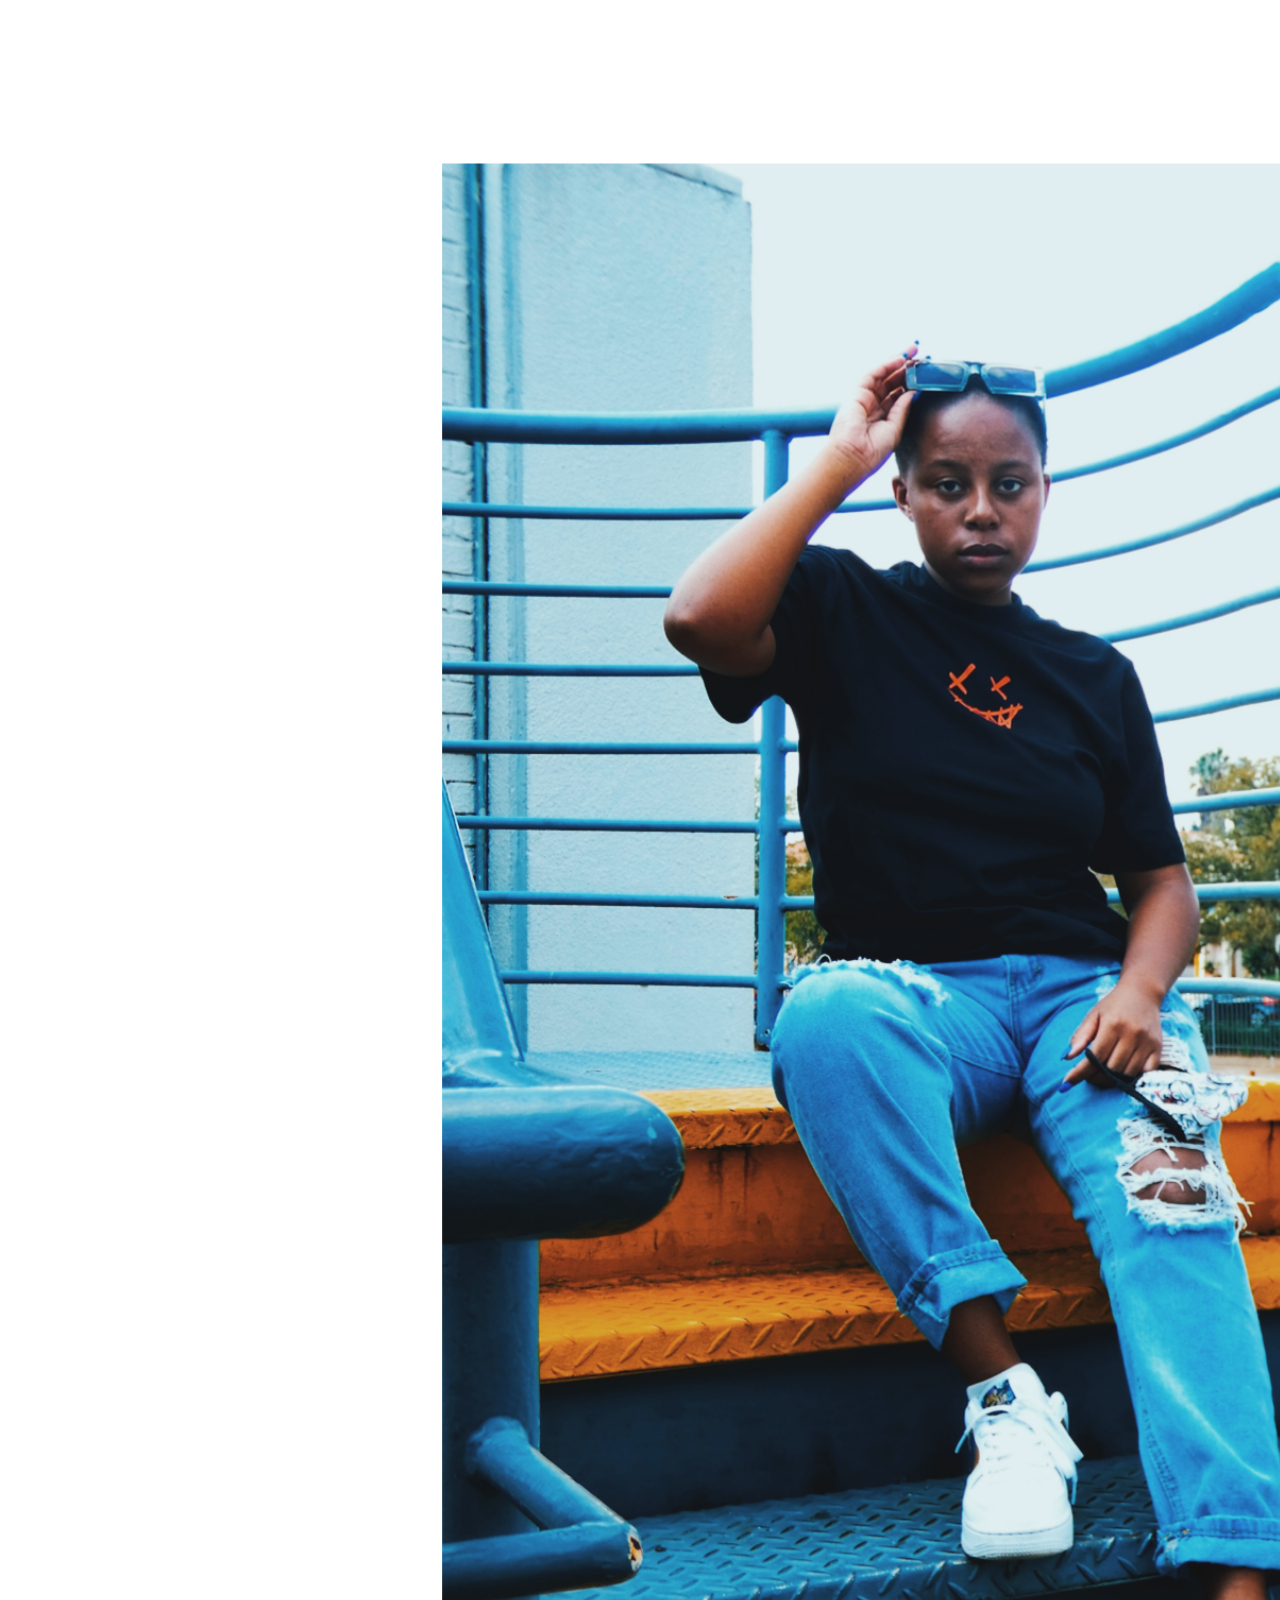
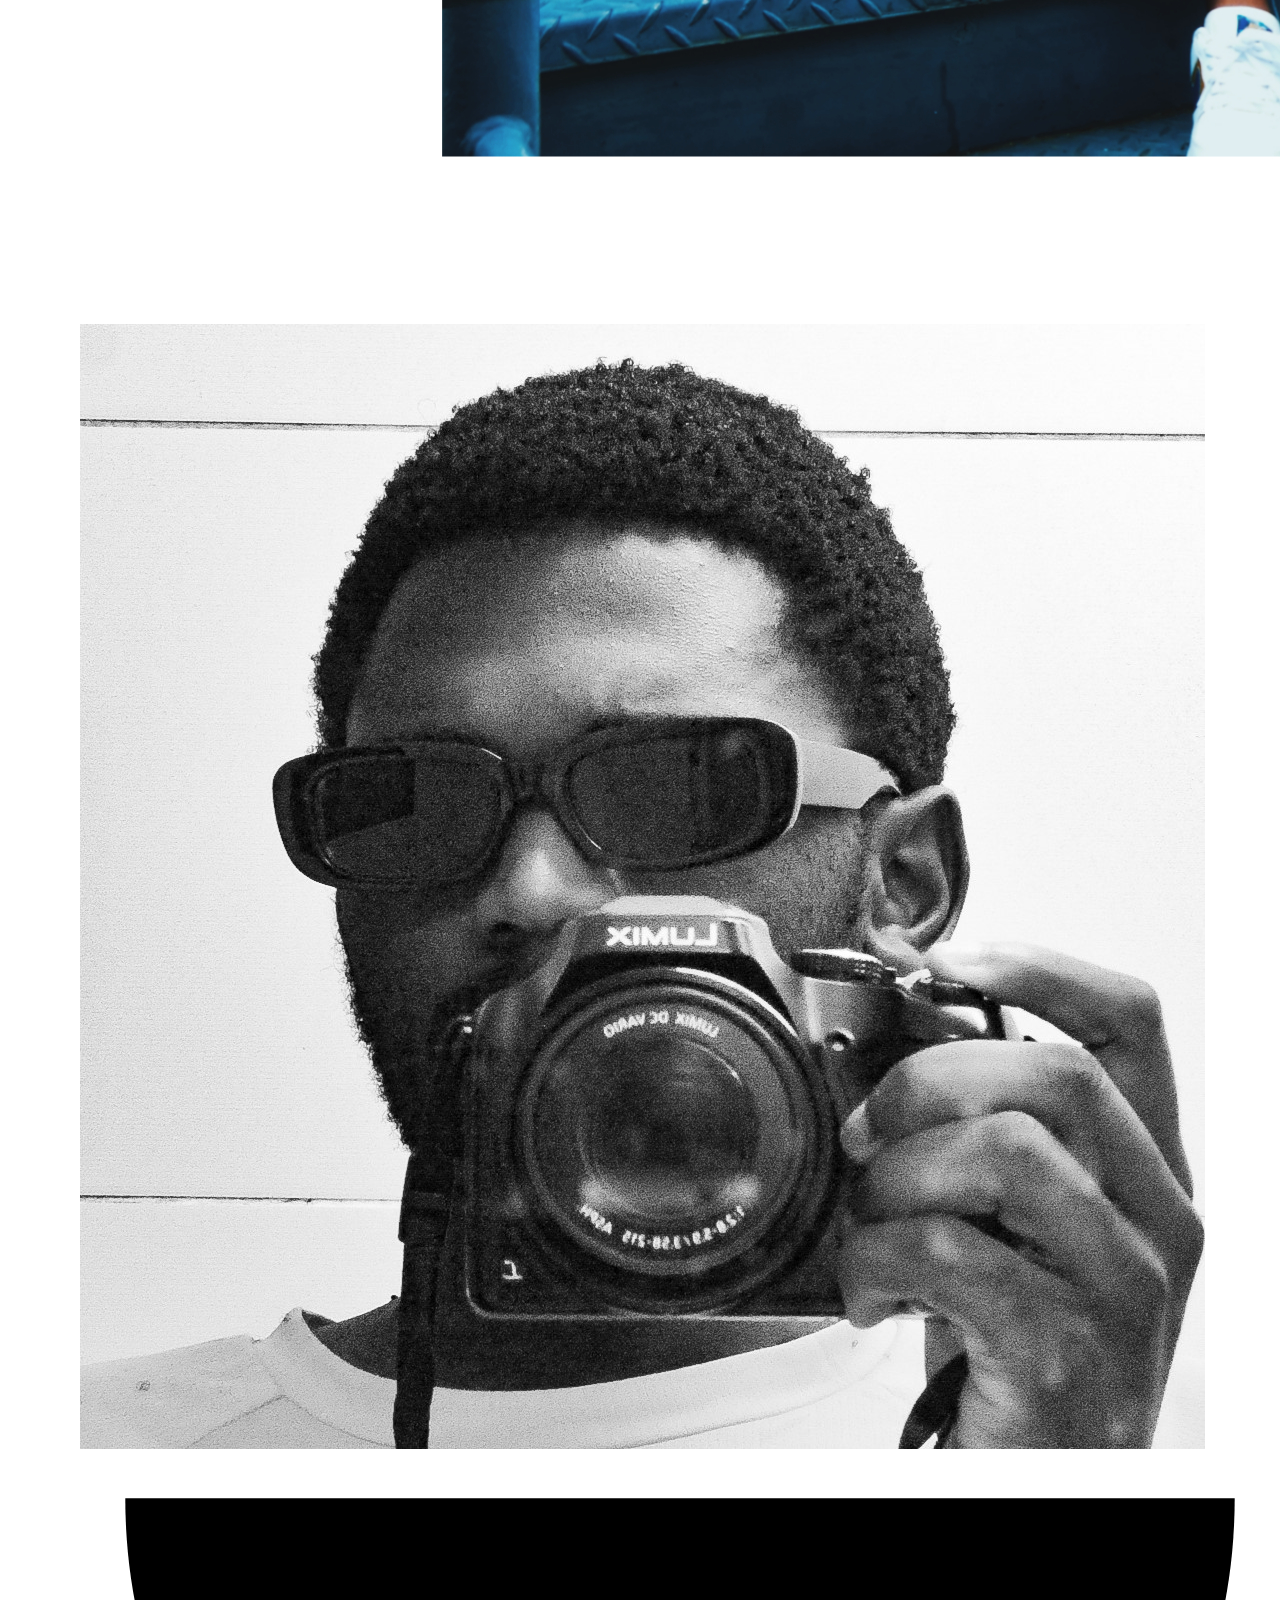
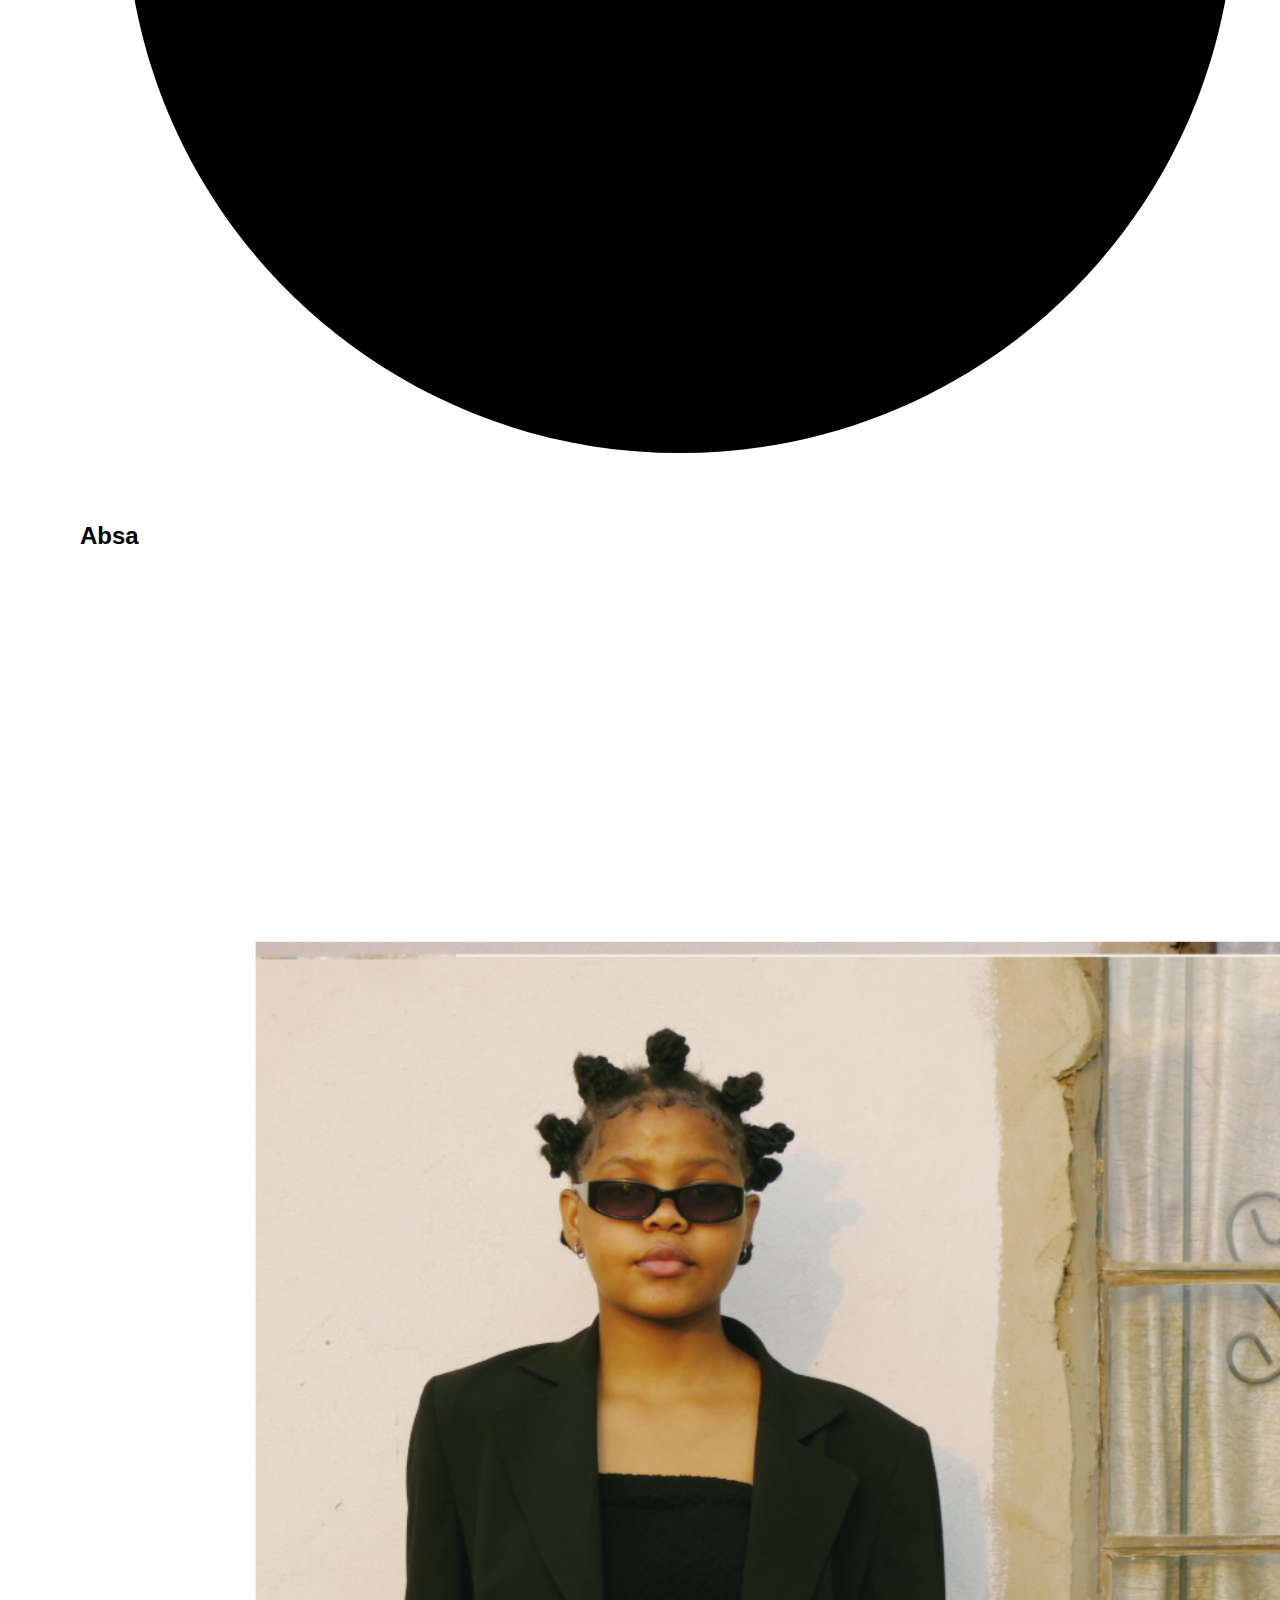
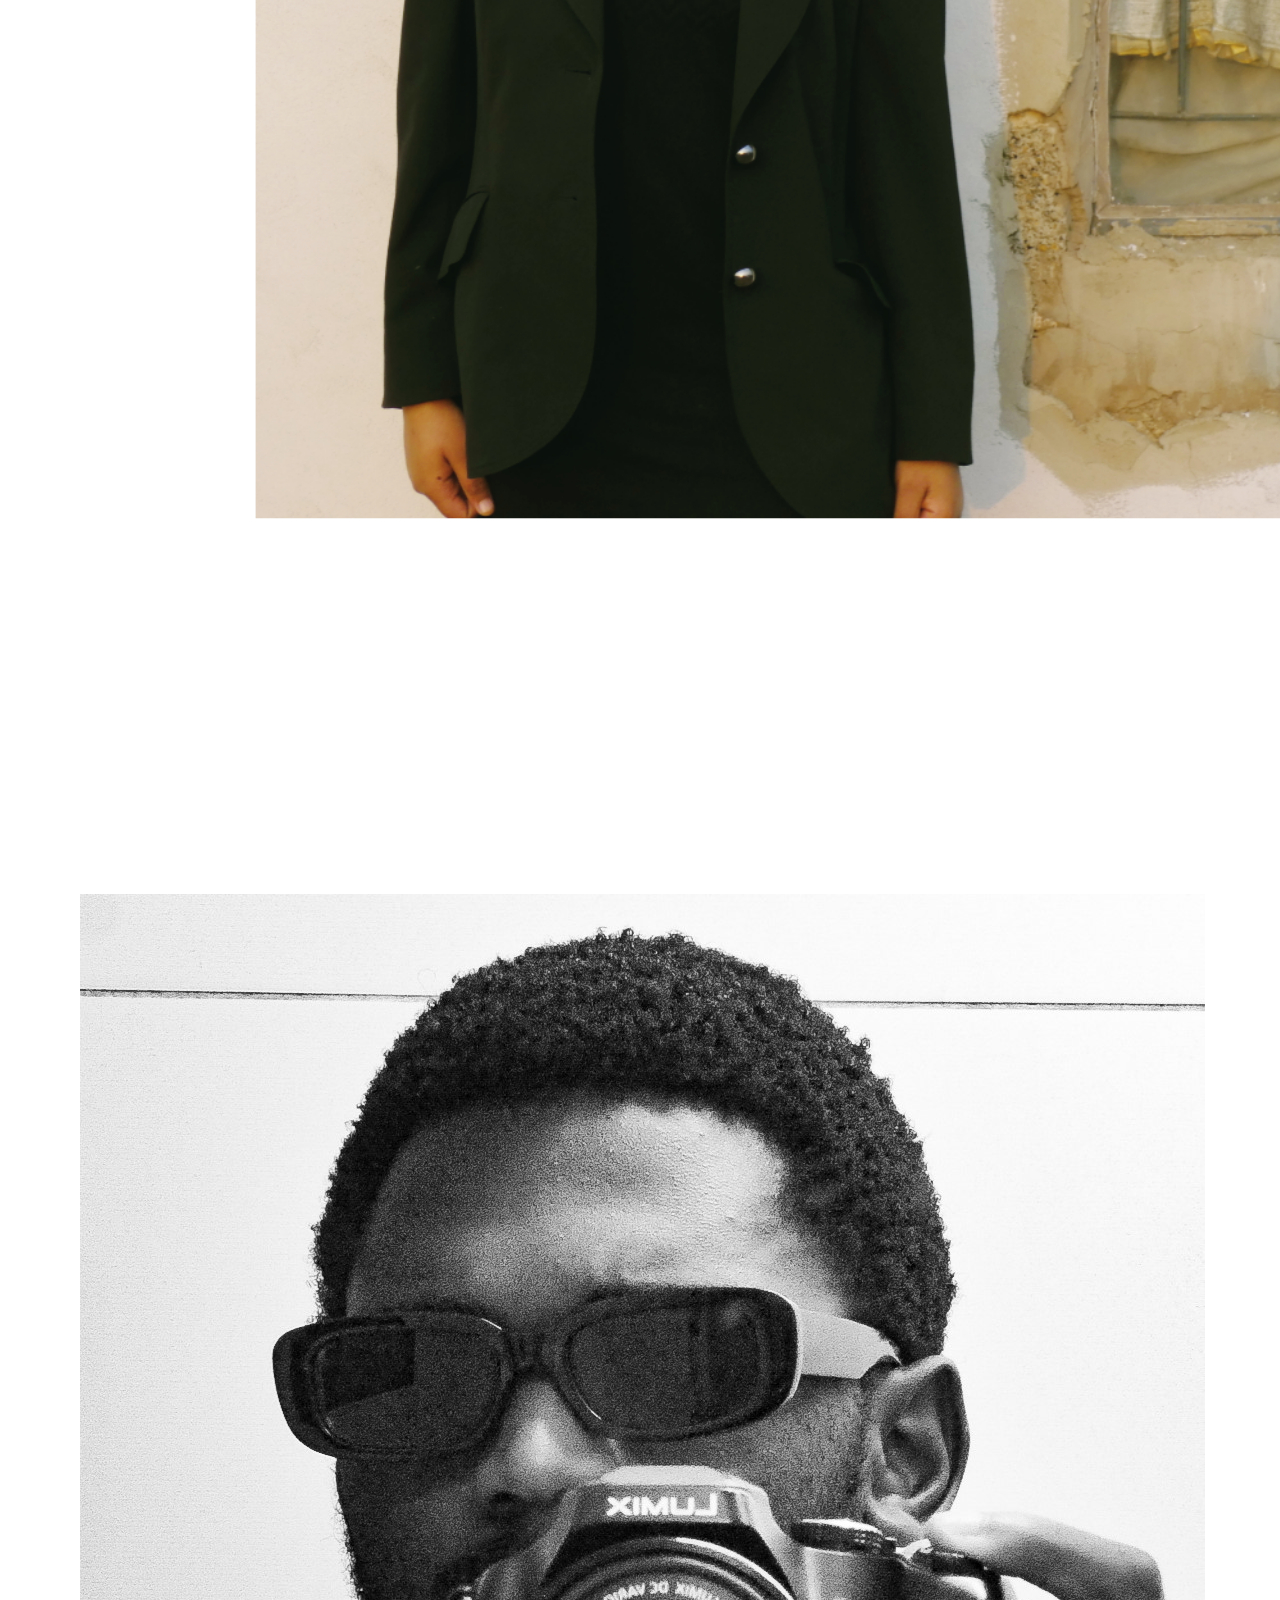
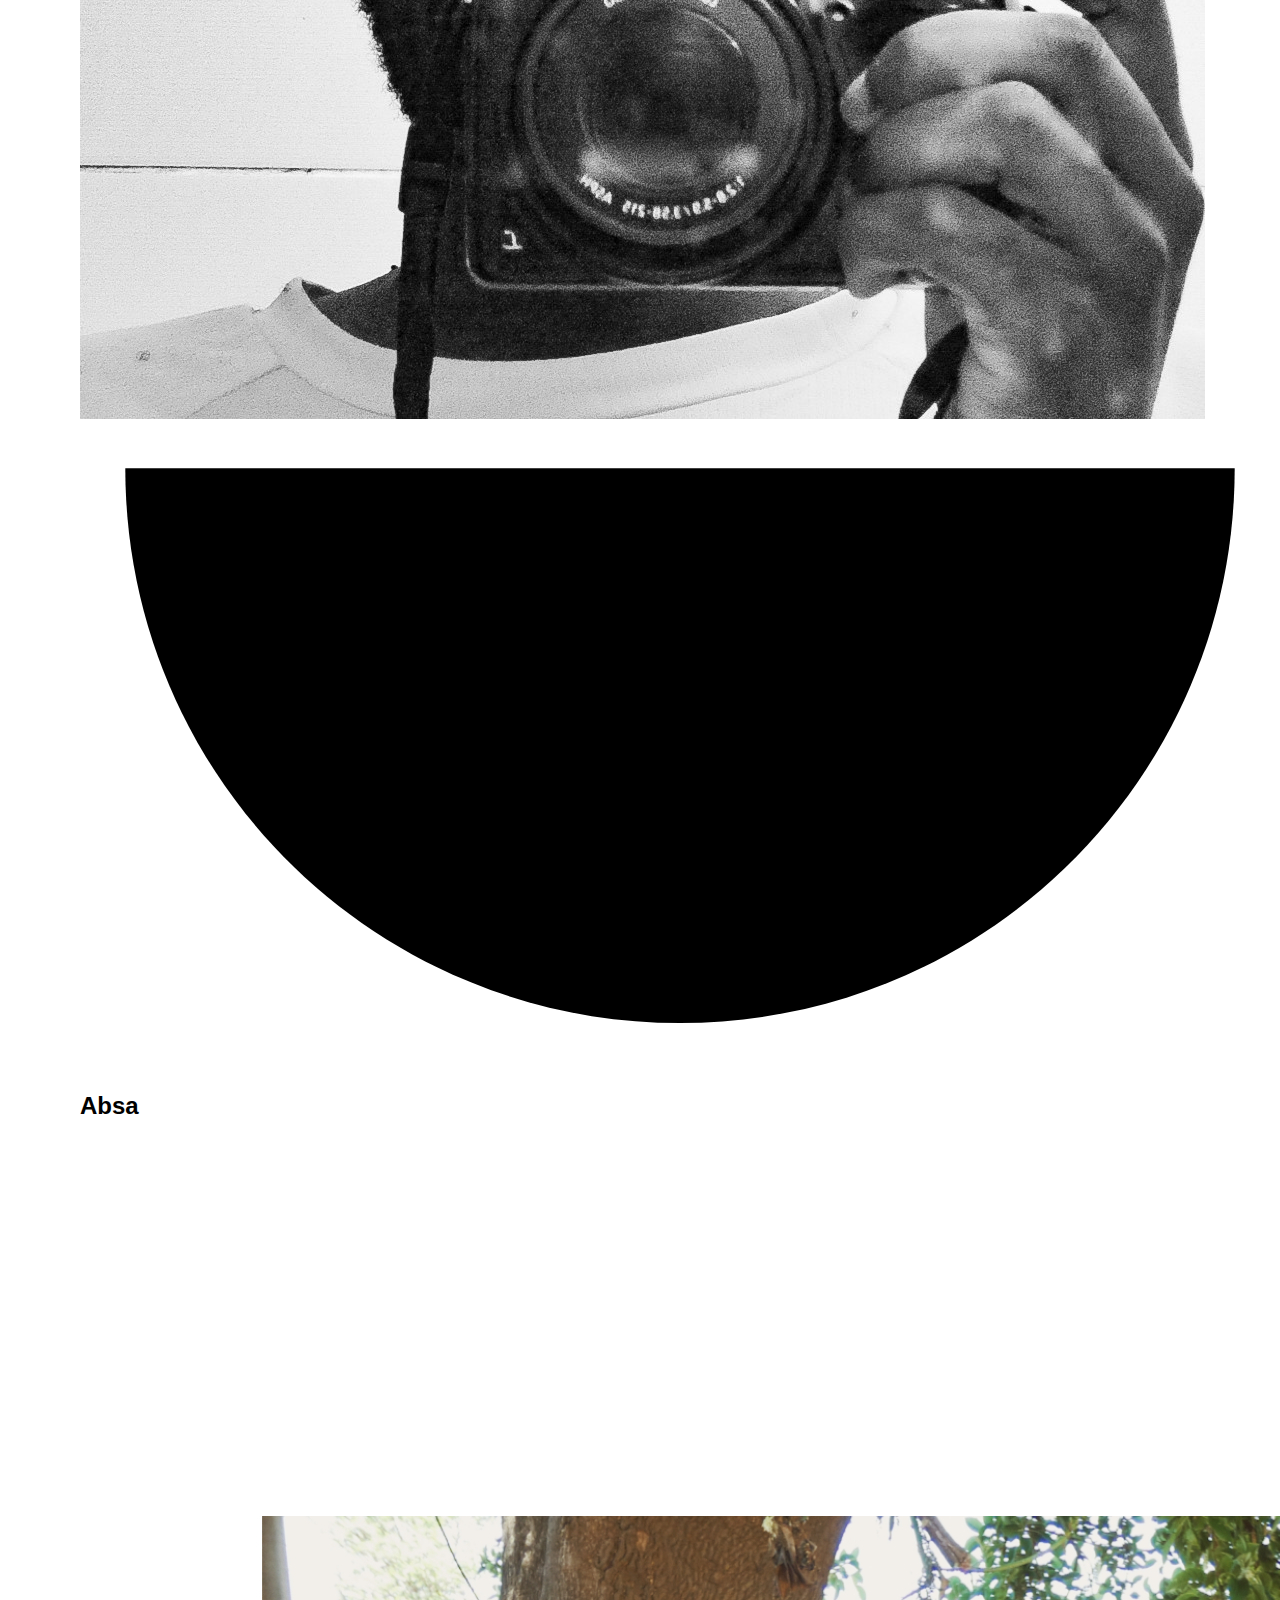
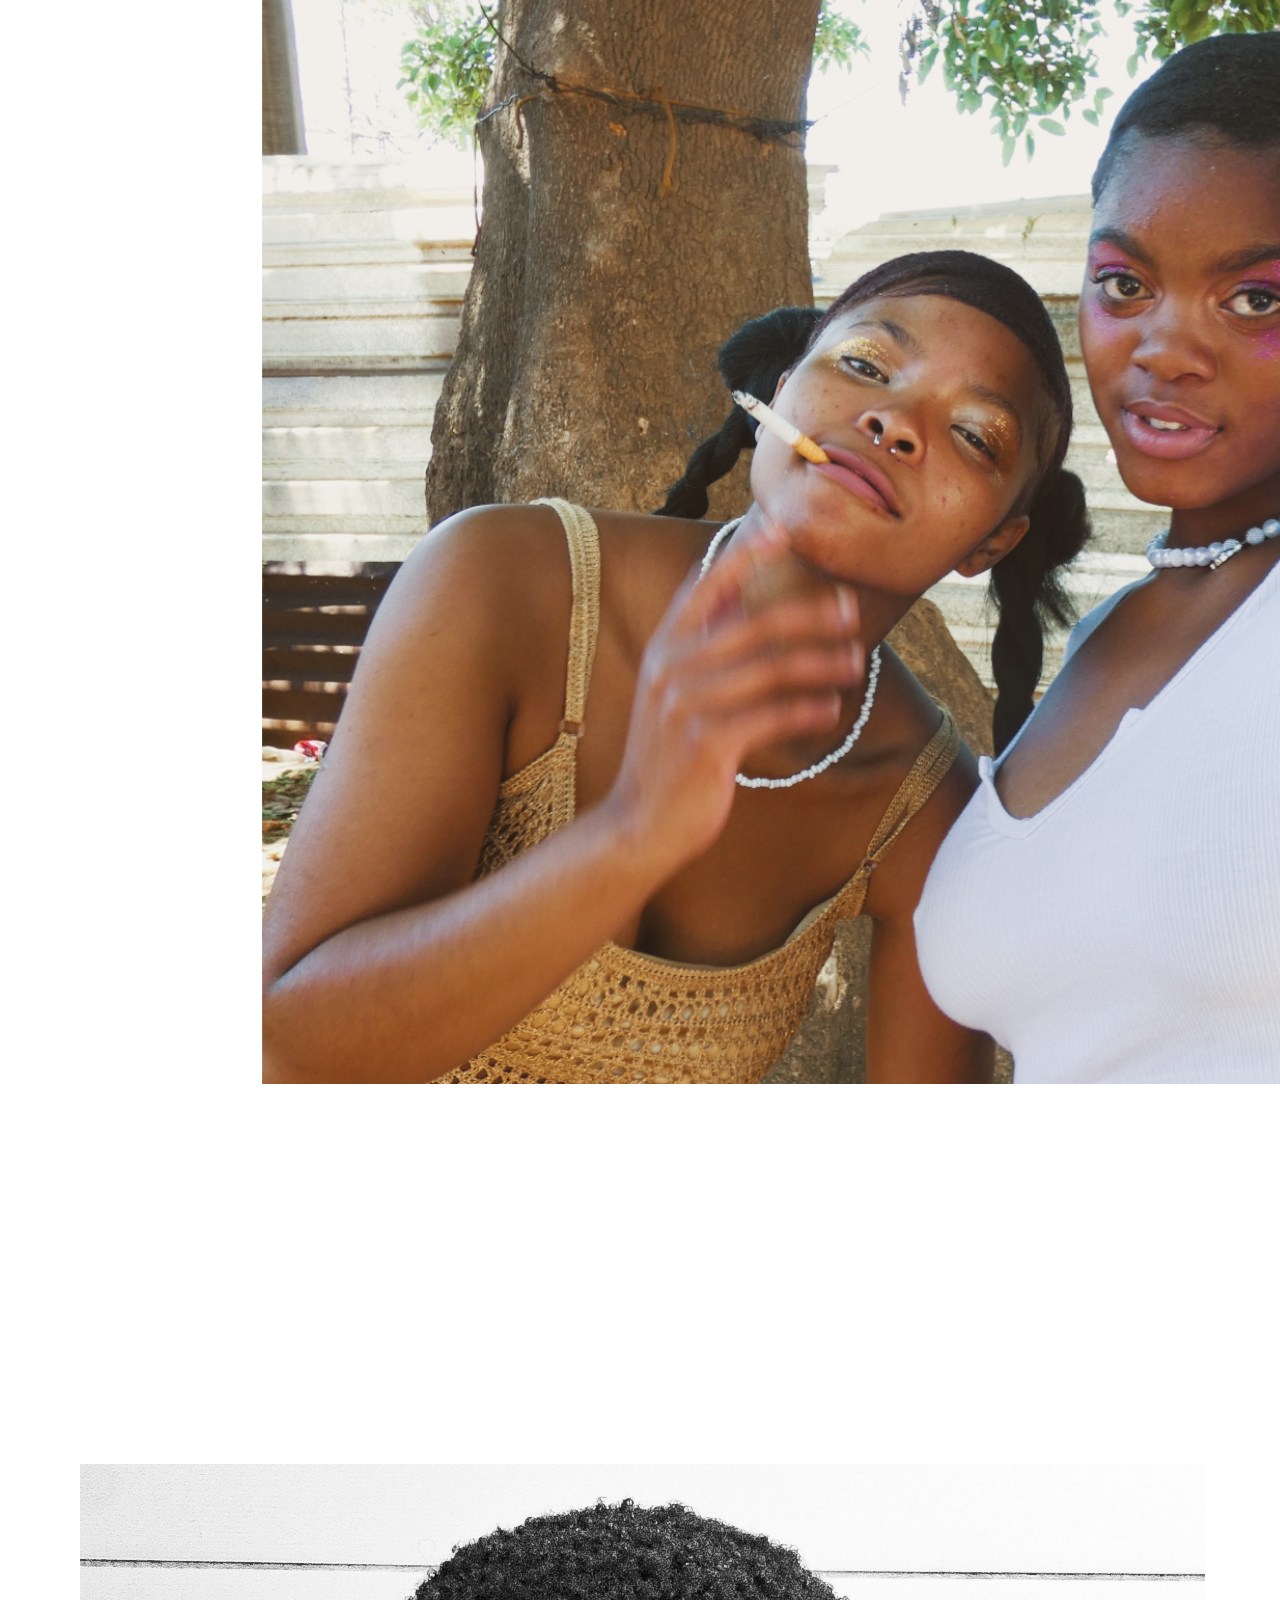
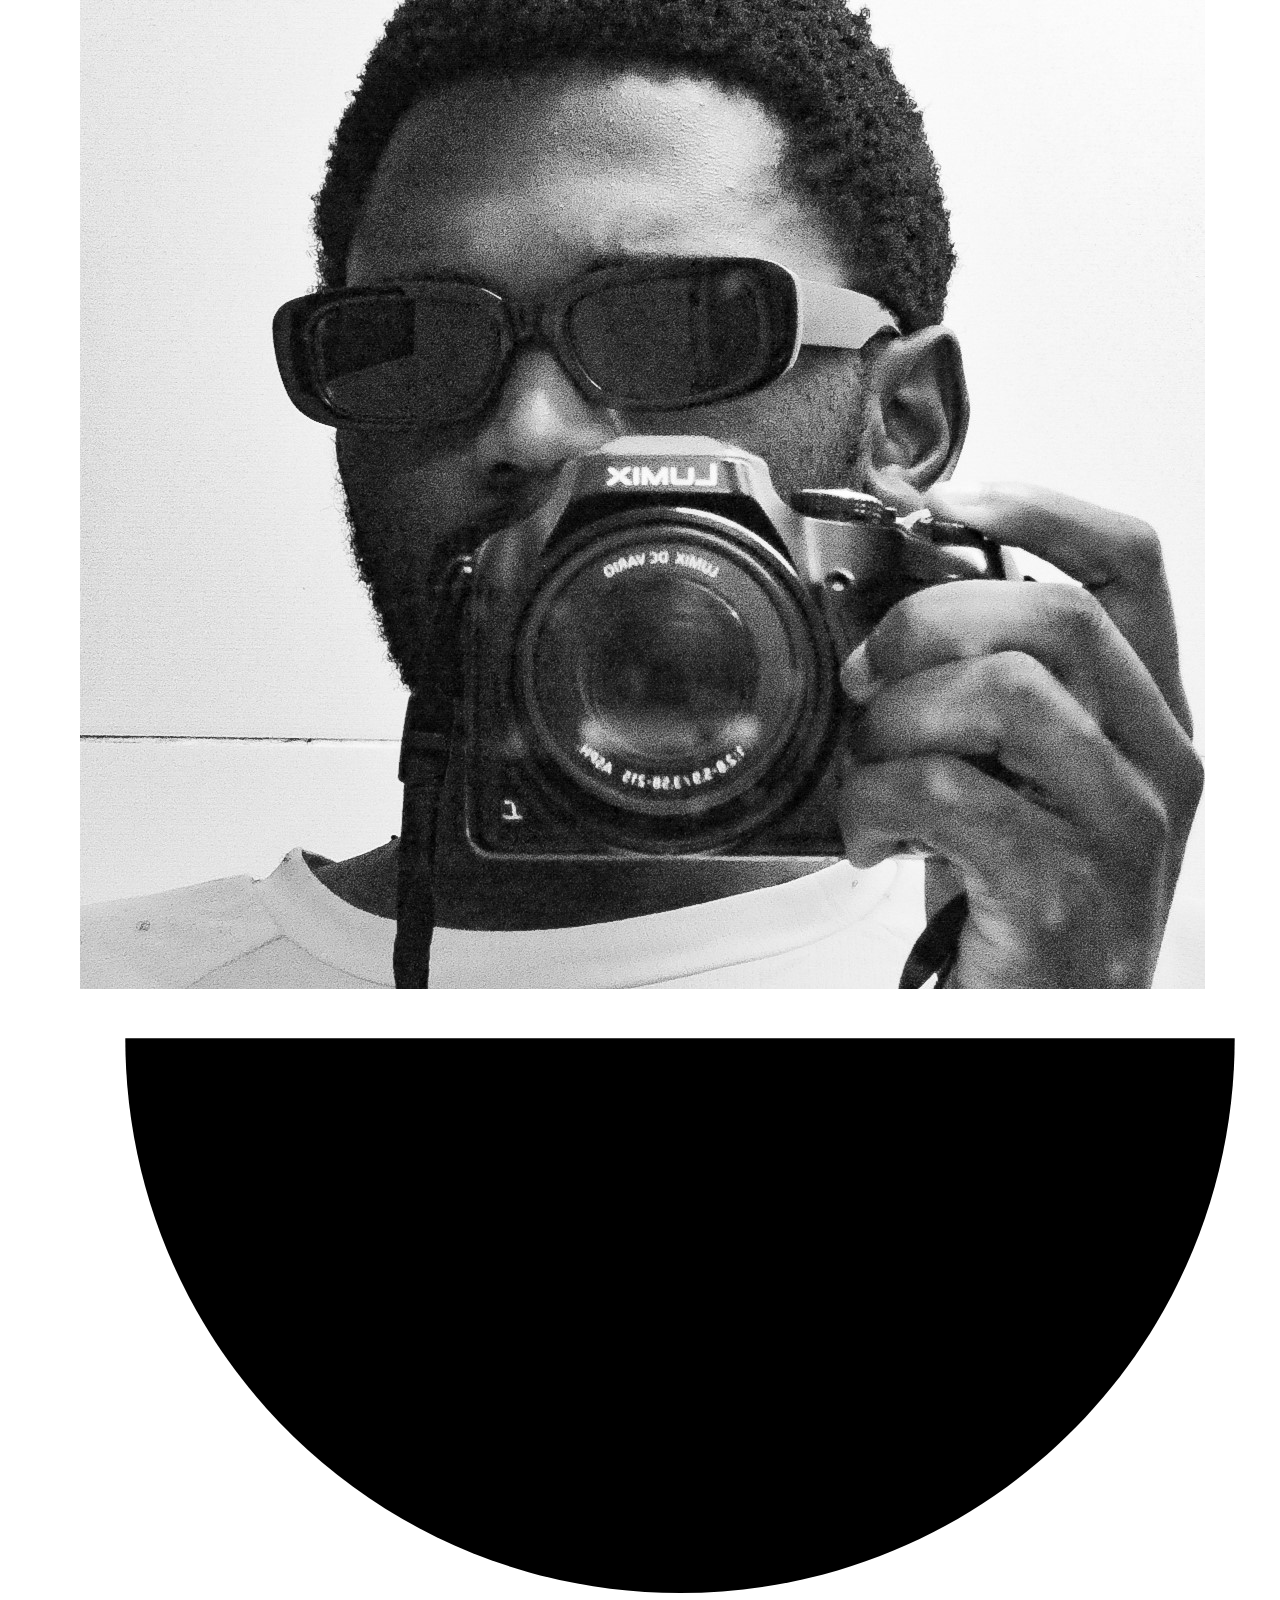
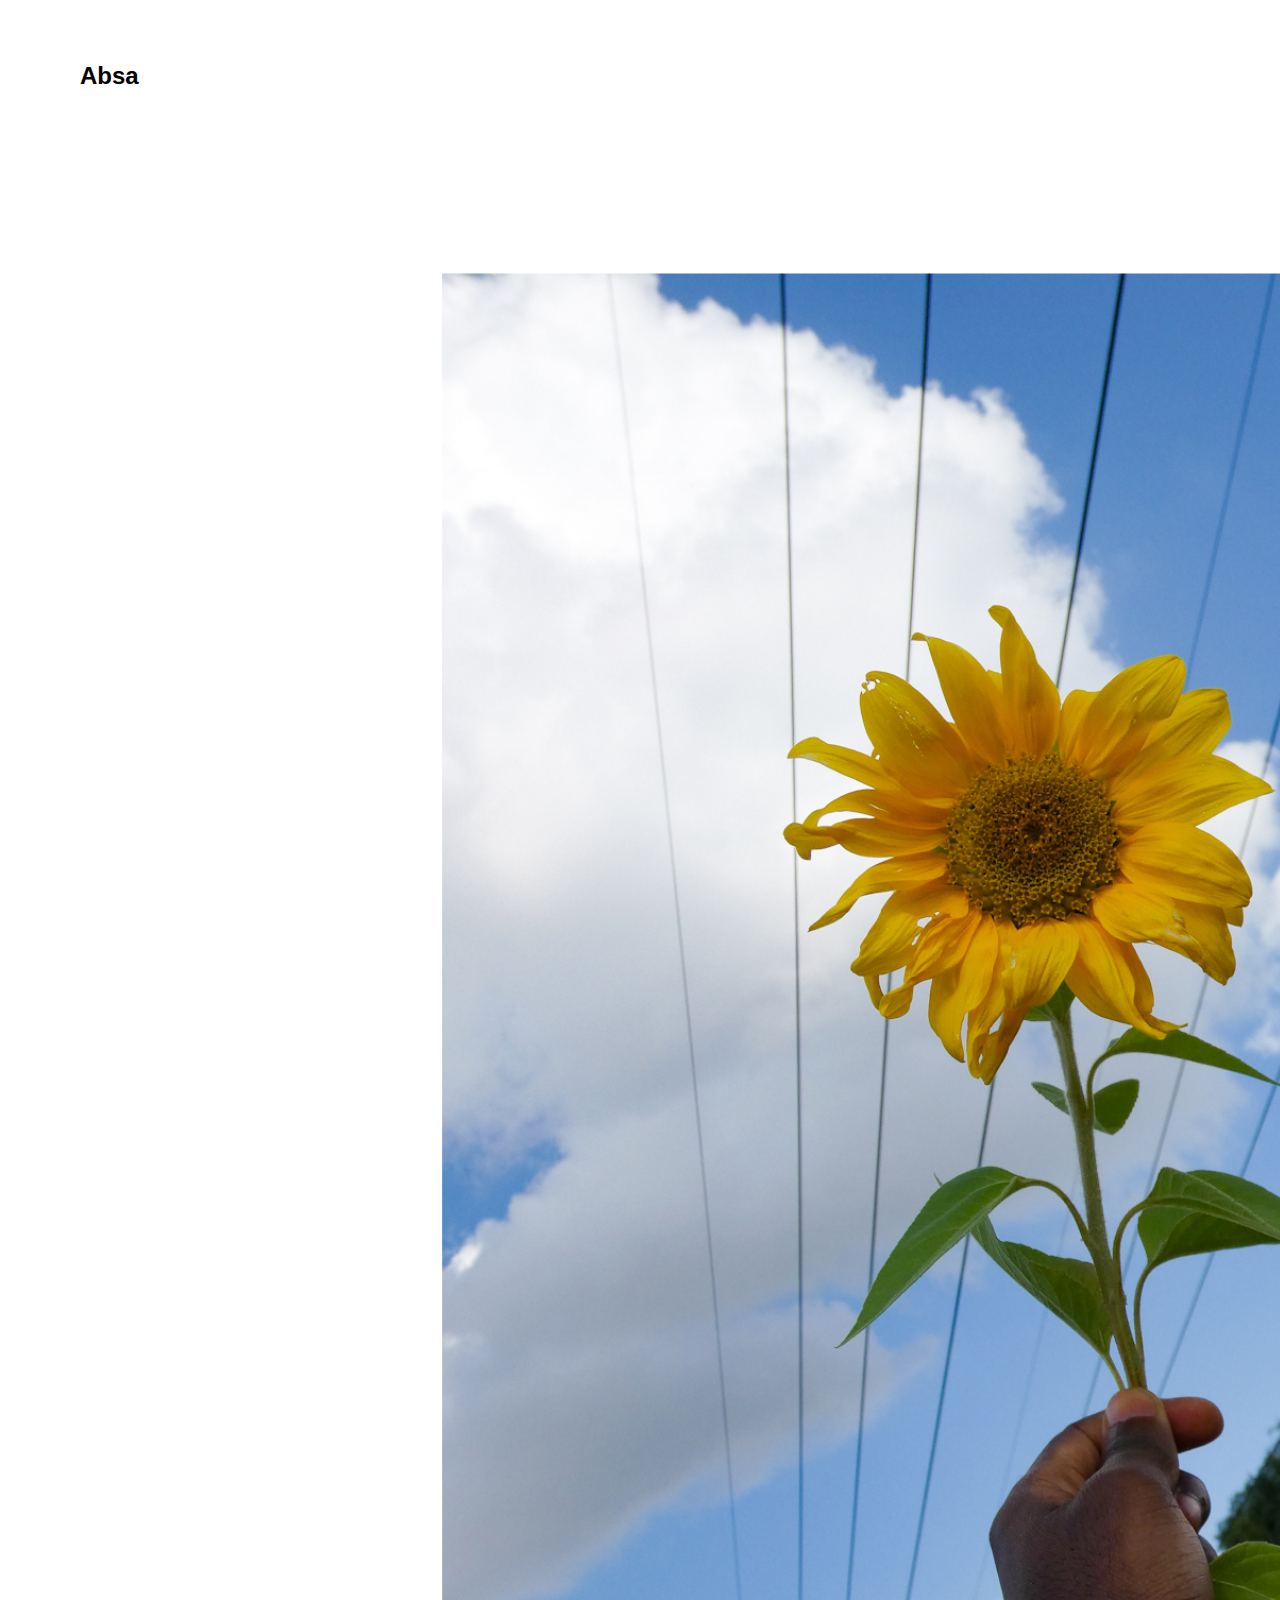
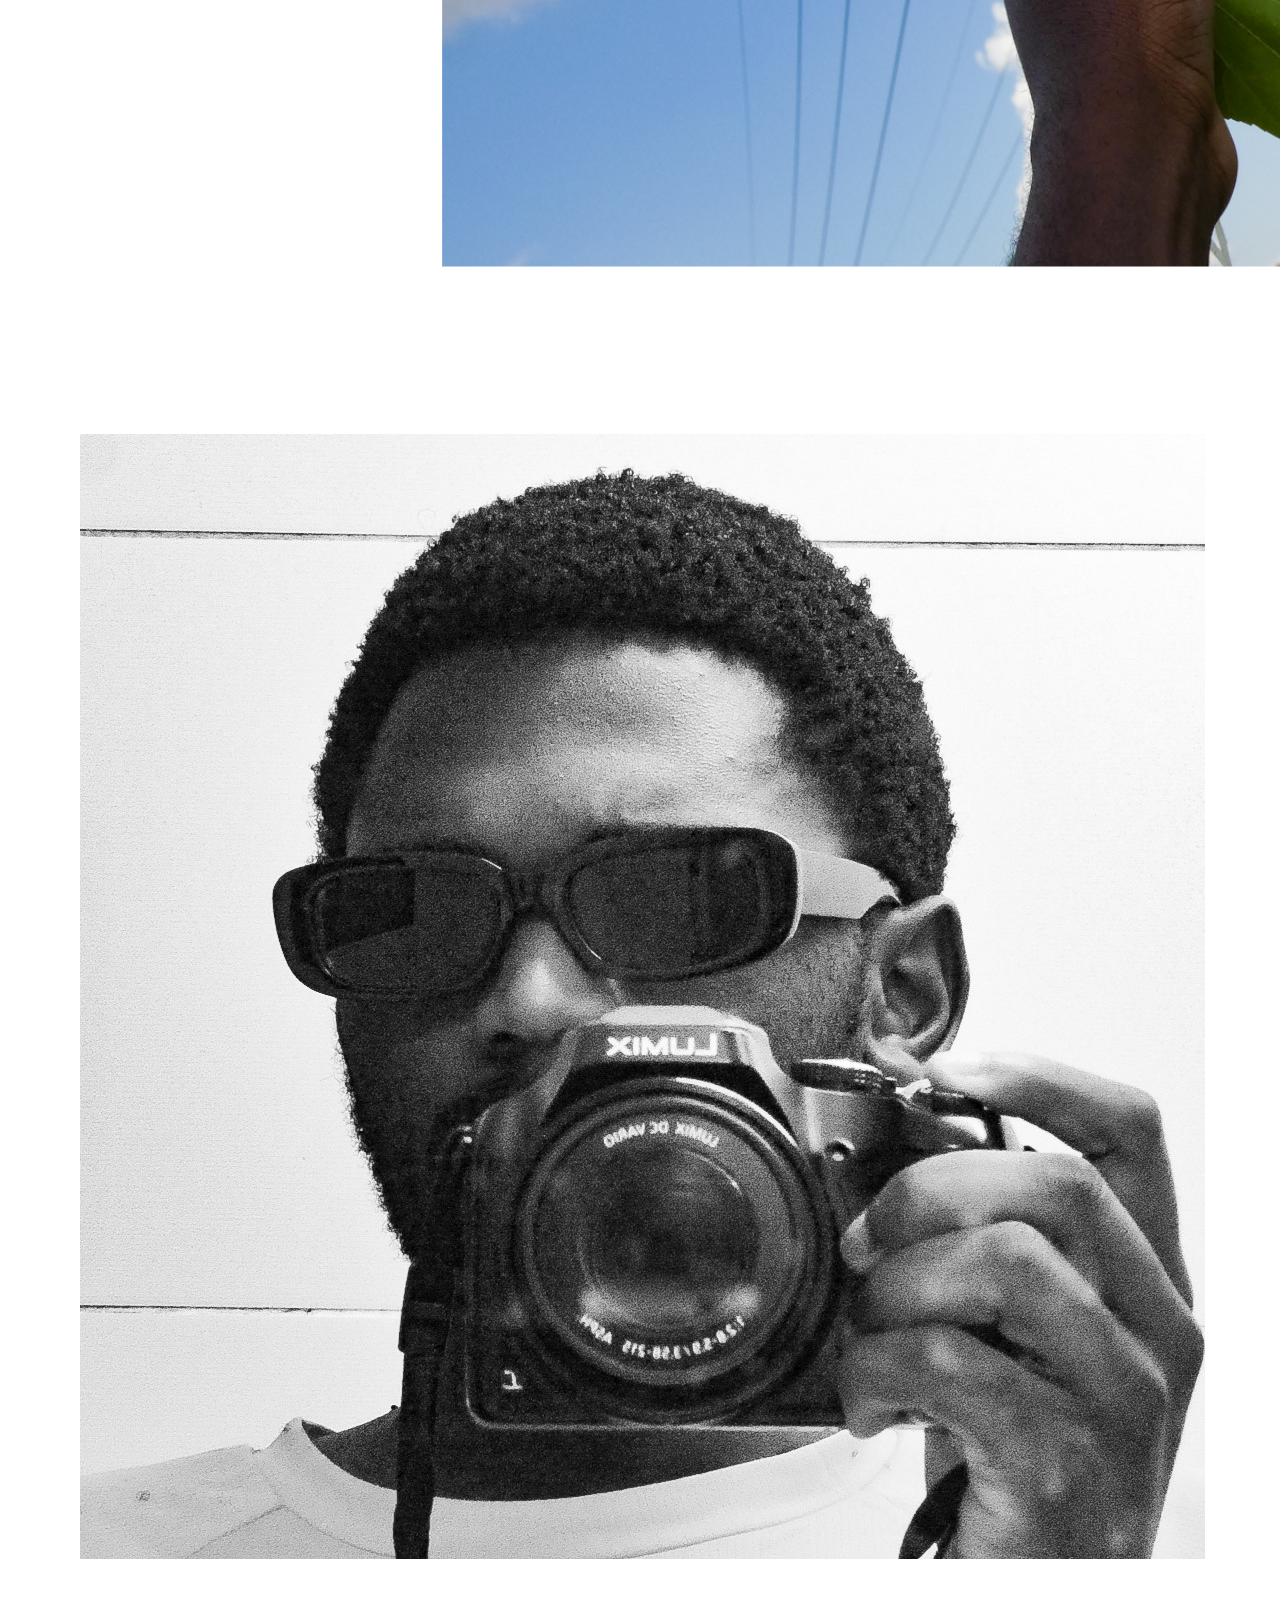
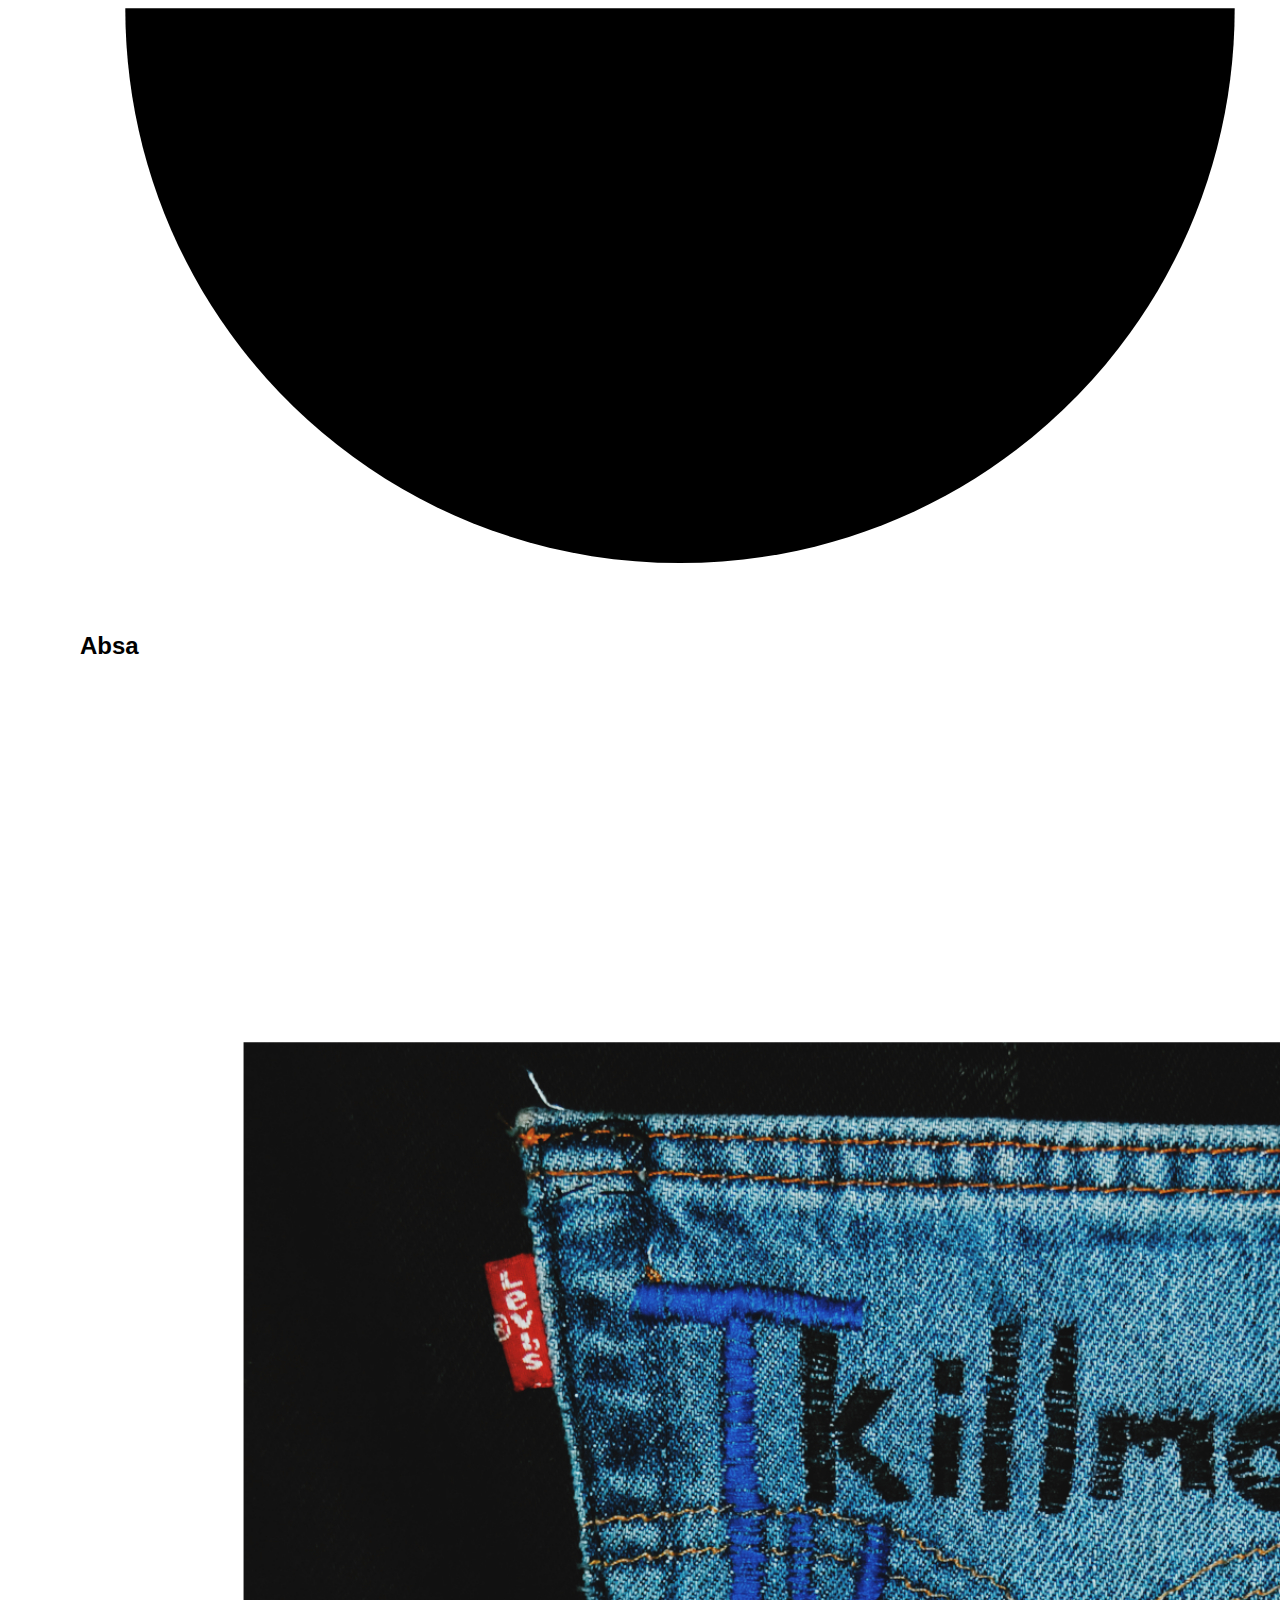
==== Profile/photos.html @ 1522df1f "Initial Home Page" ====
<!DOCTYPE html>
<html lang="en">
<head>
    <meta charset="UTF-8">
    <meta http-equiv="X-UA-Compatible" content="IE=edge">
    <meta name="viewport" content="width=device-width, initial-scale=1.0">
    <link rel="stylesheet" href="css/style.css">
    <title>Gallery | Photos Viewer</title>
</head>
<body>
    <main>
        <!-- SECTION FOR SCROLLABLE PHOTO VIEW...-->
        <section id="colcont">
            <div id="cont">
                <img src="resrc/InShot_20220402_033546083.jpg" alt="">
                <div id="cont-title">
                    <img src="resrc/killmoore.jpg" alt="" id="logo">
                    <svg class="half-circle" viewbox="0 0 106 57">
                        <path d="M102 4c0 27.1-21.9 49-49 49S4 31.1 4 4"></path>
                    </svg>
                    <h2 id="title">Absa</h2>
                </div>
            </div>
            <div id="cont">
                <img src="resrc/InShot_20211114_181759718.jpg" alt="">
                <div id="cont-title">
                    <img src="resrc/killmoore.jpg" alt="" id="logo">
                    <svg class="half-circle" viewbox="0 0 106 57">
                        <path d="M102 4c0 27.1-21.9 49-49 49S4 31.1 4 4"></path>
                    </svg>
                    <h2 id="title">Absa</h2>
                </div>
            </div>
            <div id="cont">
                <img src="resrc/InShot_20211114_184307516.jpg" alt="">
                <div id="cont-title">
                    <img src="resrc/killmoore.jpg" alt="" id="logo">
                    <svg class="half-circle" viewbox="0 0 106 57">
                        <path d="M102 4c0 27.1-21.9 49-49 49S4 31.1 4 4"></path>
                    </svg>
                    <h2 id="title">Absa</h2>
                </div>
            </div>
            <div id="cont">
                <img src="resrc/InShot_20220402_033055317.jpg" alt="">
                <div id="cont-title">
                    <img src="resrc/killmoore.jpg" alt="" id="logo">
                    <svg class="half-circle" viewbox="0 0 106 57">
                        <path d="M102 4c0 27.1-21.9 49-49 49S4 31.1 4 4"></path>
                    </svg>
                    <h2 id="title">Absa</h2>
                </div>
            </div>
            <div id="cont">
                <img src="resrc/InShot_20220401_211129566.jpg" alt="">
                <div id="cont-title">
                    <img src="resrc/killmoore.jpg" alt="" id="logo">
                    <svg class="half-circle" viewbox="0 0 106 57">
                        <path d="M102 4c0 27.1-21.9 49-49 49S4 31.1 4 4"></path>
                    </svg>
                    <h2 id="title">Absa</h2>
                </div>
            </div>
            <div id="cont">
                <img src="resrc/InShot_20220320_205829866.jpg" alt="">
                <div id="cont-title">
                    <img src="resrc/killmoore.jpg" alt="" id="logo">
                    <svg class="half-circle" viewbox="0 0 106 57">
                        <path d="M102 4c0 27.1-21.9 49-49 49S4 31.1 4 4"></path>
                    </svg>
                    <h2 id="title">Absa</h2>
                </div>
            </div>
            <div id="cont">
                <img src="resrc/InShot_20220221_201255568.jpg" alt="">
                <div id="cont-title">
                    <img src="resrc/killmoore.jpg" alt="" id="logo">
                    <svg class="half-circle" viewbox="0 0 106 57">
                        <path d="M102 4c0 27.1-21.9 49-49 49S4 31.1 4 4"></path>
                    </svg>
                    <h2 id="title">Absa</h2>
                </div>
            </div>
            <div id="cont">
                <img src="resrc/InShot_20220221_192057439.jpg" alt="">
                <div id="cont-title">
                    <img src="resrc/killmoore.jpg" alt="" id="logo">
                    <svg class="half-circle" viewbox="0 0 106 57">
                        <path d="M102 4c0 27.1-21.9 49-49 49S4 31.1 4 4"></path>
                    </svg>
                    <h2 id="title">Absa</h2>
                </div>
            </div>
            <div id="cont">
                <img src="resrc/InShot_20220206_202830889.jpg" alt="">
                <div id="cont-title">
                    <img src="resrc/killmoore.jpg" alt="" id="logo">
                    <svg class="half-circle" viewbox="0 0 106 57">
                        <path d="M102 4c0 27.1-21.9 49-49 49S4 31.1 4 4"></path>
                    </svg>
                    <h2 id="title">Absa</h2>
                </div>
            </div>
            <div id="cont">
                <img src="resrc/InShot_20220206_201754793.jpg" alt="">
                <div id="cont-title">
                    <img src="resrc/killmoore.jpg" alt="" id="logo">
                    <svg class="half-circle" viewbox="0 0 106 57">
                        <path d="M102 4c0 27.1-21.9 49-49 49S4 31.1 4 4"></path>
                    </svg>
                    <h2 id="title">Absa</h2>
                </div>
            </div>
            <div id="cont">
                <img src="resrc/InShot_20220202_155118116.jpg" alt="">
                <div id="cont-title">
                    <img src="resrc/killmoore.jpg" alt="" id="logo">
                    <svg class="half-circle" viewbox="0 0 106 57">
                        <path d="M102 4c0 27.1-21.9 49-49 49S4 31.1 4 4"></path>
                    </svg>
                    <h2 id="title">Absa</h2>
                </div>
            </div>
            <div id="cont">
                <img src="resrc/InShot_20220201_155947053.jpg" alt="">
                <div id="cont-title">
                    <img src="resrc/killmoore.jpg" alt="" id="logo">
                    <svg class="half-circle" viewbox="0 0 106 57">
                        <path d="M102 4c0 27.1-21.9 49-49 49S4 31.1 4 4"></path>
                    </svg>
                    <h2 id="title">Absa</h2>
                </div>
            </div>
            <div id="cont">
                <img src="resrc/InShot_20220127_133523617.jpg" alt="">
                <div id="cont-title">
                    <img src="resrc/killmoore.jpg" alt="" id="logo">
                    <svg class="half-circle" viewbox="0 0 106 57">
                        <path d="M102 4c0 27.1-21.9 49-49 49S4 31.1 4 4"></path>
                    </svg>
                    <h2 id="title">Absa</h2>
                </div>
            </div>
            <div id="cont">
                <img src="resrc/InShot_20220115_172546270.jpg" alt="">
                <div id="cont-title">
                    <img src="resrc/killmoore.jpg" alt="" id="logo">
                    <svg class="half-circle" viewbox="0 0 106 57">
                        <path d="M102 4c0 27.1-21.9 49-49 49S4 31.1 4 4"></path>
                    </svg>
                    <h2 id="title">Absa</h2>
                </div>
            </div>
            <div id="cont">
                <img src="resrc/InShot_20211115_211356814.jpg" alt="">
                <div id="cont-title">
                    <img src="resrc/killmoore.jpg" alt="" id="logo">
                    <svg class="half-circle" viewbox="0 0 106 57">
                        <path d="M102 4c0 27.1-21.9 49-49 49S4 31.1 4 4"></path>
                    </svg>
                    <h2 id="title">Absa</h2>
                </div>
            </div>
            <div id="cont">
                <img src="resrc/InShot_20211114_192441138.jpg" alt="">
                <div id="cont-title">
                    <img src="resrc/killmoore.jpg" alt="" id="logo">
                    <svg class="half-circle" viewbox="0 0 106 57">
                        <path d="M102 4c0 27.1-21.9 49-49 49S4 31.1 4 4"></path>
                    </svg>
                    <h2 id="title">Absa</h2>
                </div>
            </div>
            <div id="cont">
                <img src="resrc/InShot_20211114_192131474.jpg" alt="">
                <div id="cont-title">
                    <img src="resrc/killmoore.jpg" alt="" id="logo">
                    <svg class="half-circle" viewbox="0 0 106 57">
                        <path d="M102 4c0 27.1-21.9 49-49 49S4 31.1 4 4"></path>
                    </svg>
                    <h2 id="title">Absa</h2>
                </div>
            </div>
            <div id="cont">
                <img src="resrc/InShot_20211114_191658577.jpg" alt="">
                <div id="cont-title">
                    <img src="resrc/killmoore.jpg" alt="" id="logo">
                    <svg class="half-circle" viewbox="0 0 106 57">
                        <path d="M102 4c0 27.1-21.9 49-49 49S4 31.1 4 4"></path>
                    </svg>
                    <h2 id="title">Absa</h2>
                </div>
            </div>
            <div id="cont">
                <img src="resrc/InShot_20211114_190035667.jpg" alt="">
                <div id="cont-title">
                    <img src="resrc/killmoore.jpg" alt="" id="logo">
                    <svg class="half-circle" viewbox="0 0 106 57">
                        <path d="M102 4c0 27.1-21.9 49-49 49S4 31.1 4 4"></path>
                    </svg>
                    <h2 id="title">Absa</h2>
                </div>
            </div>
            <div id="cont">
                <img src="resrc/InShot_20211114_185501003.jpg" alt="">
                <div id="cont-title">
                    <img src="resrc/killmoore.jpg" alt="" id="logo">
                    <svg class="half-circle" viewbox="0 0 106 57">
                        <path d="M102 4c0 27.1-21.9 49-49 49S4 31.1 4 4"></path>
                    </svg>
                    <h2 id="title">Absa</h2>
                </div>
            </div>
        </section>

    </main>
    
</body>
</html>
---- Profile/css/style.css ----
:root{
    font-family:'Franklin Gothic Medium', 'Arial Narrow', Arial, sans-serif;
    --prim-text:#45A;
    --prim-text2:#8A1;
    --prim-bg:#555;
    
}

/* Used the following the flowing photo view*/
/*
#colcont{
    display: flex;
    padding: 3rem;
    overflow-x: scroll;
}

#colcont::-webkit-scrollbar{
    width:10px;
    height:10px;
}

#colcont::-webkit-scrollbar-thumb{
    background:#201c29;
    border-radius: 10px;
    box-shadow: inset 2px 2px 2px hsla(0,0%,100%,.25), inset -2px -2px 2px rgba(0,0,0,.25);
}

#colcont::-webkit-scrollbar-track{
    background:linear-gradient(90deg,#201c29,#201c29 1px,#17141d 0, #17141d);
}

#cont{
    border:1px solid grey;
    background-color: grey;
    object-fit: cover;
    display:flex;
    position:relative;
    flex-direction: column;
    text-align: center;
    width: 500px;
    height: 550px;
    min-width: 450px;
    padding:2.5rem;

    border-radius: 16px;
    background:#FFF;
    box-shadow: -1rem 0 3rem #777;

    transition:1s;
}

#cont:hover{
    transform:translateY(-1rem);
}

#cont:hover~#cont{
    transform:translateX(130px);
}

#cont:not(:first-child){
    margin-left:-130px;
}

#cont-title{
    position:relative;
    display:grid;
    grid-template-columns: 75px 1fr;
    align-items: center;
    margin:3rem 0 0;

}

#logo{
    display: block;
    width:40px;
    height:40px;
    border-radius: 50%;
    overflow:hidden;
    margin:16px 10px;
}

.half-circle{
    position:absolute;
    bottom:0;
    left:0;
    width:60px;
    height:48px;
    fill:none;
    stroke:#ff8a00;
    stroke-width:8;
    stroke-linecap:round;
    pointer-events: none;
}

#title{
    font-size:1.5rem;
    font-weight:700;
    color:#201c29;   
}*/

/* Used the following for a "flapping/extending menu or nav bar"*/

body{
    color:black;
    background-color: white;
    margin:0;
    padding:0;

}

/* reduces scroller width*/
body::-webkit-scrollbar{
    width:0.25rem;
}

body::-webkit-scrollbar-track{
    background-color: #17141d;
}

body::-webkit-scrollbar-thumb{
    background-color: var(--prim-text);
}

main{
    margin-left: 5rem;
}

h1{
    font-size: 2.5rem;
}

.navbar{
    width:5rem;
    height:100vh;
    position:fixed;
    background-color: var(--prim-bg);
    z-index: 100;
    color: var(--prim-text2);
}

.navbar-nav{
    display: flex;
    flex-direction: column;
    list-style: none;
    padding: 0;
    margin: 0;
}

.navbar:hover{
    width: 12rem;
    transition: 1s;
}

.navbar:hover .link-text{
    transition: 20s;
    display: flex;
    
}

.nav-item{
    width:100%;
}

.nav-item:last-child{
    margin-top: auto;
}

.nav-link{
    display: flex;
    height:5rem;
    align-items: center;
    text-decoration: none;
}

.link-text{
    display: none;
    margin-left: 1rem;
}
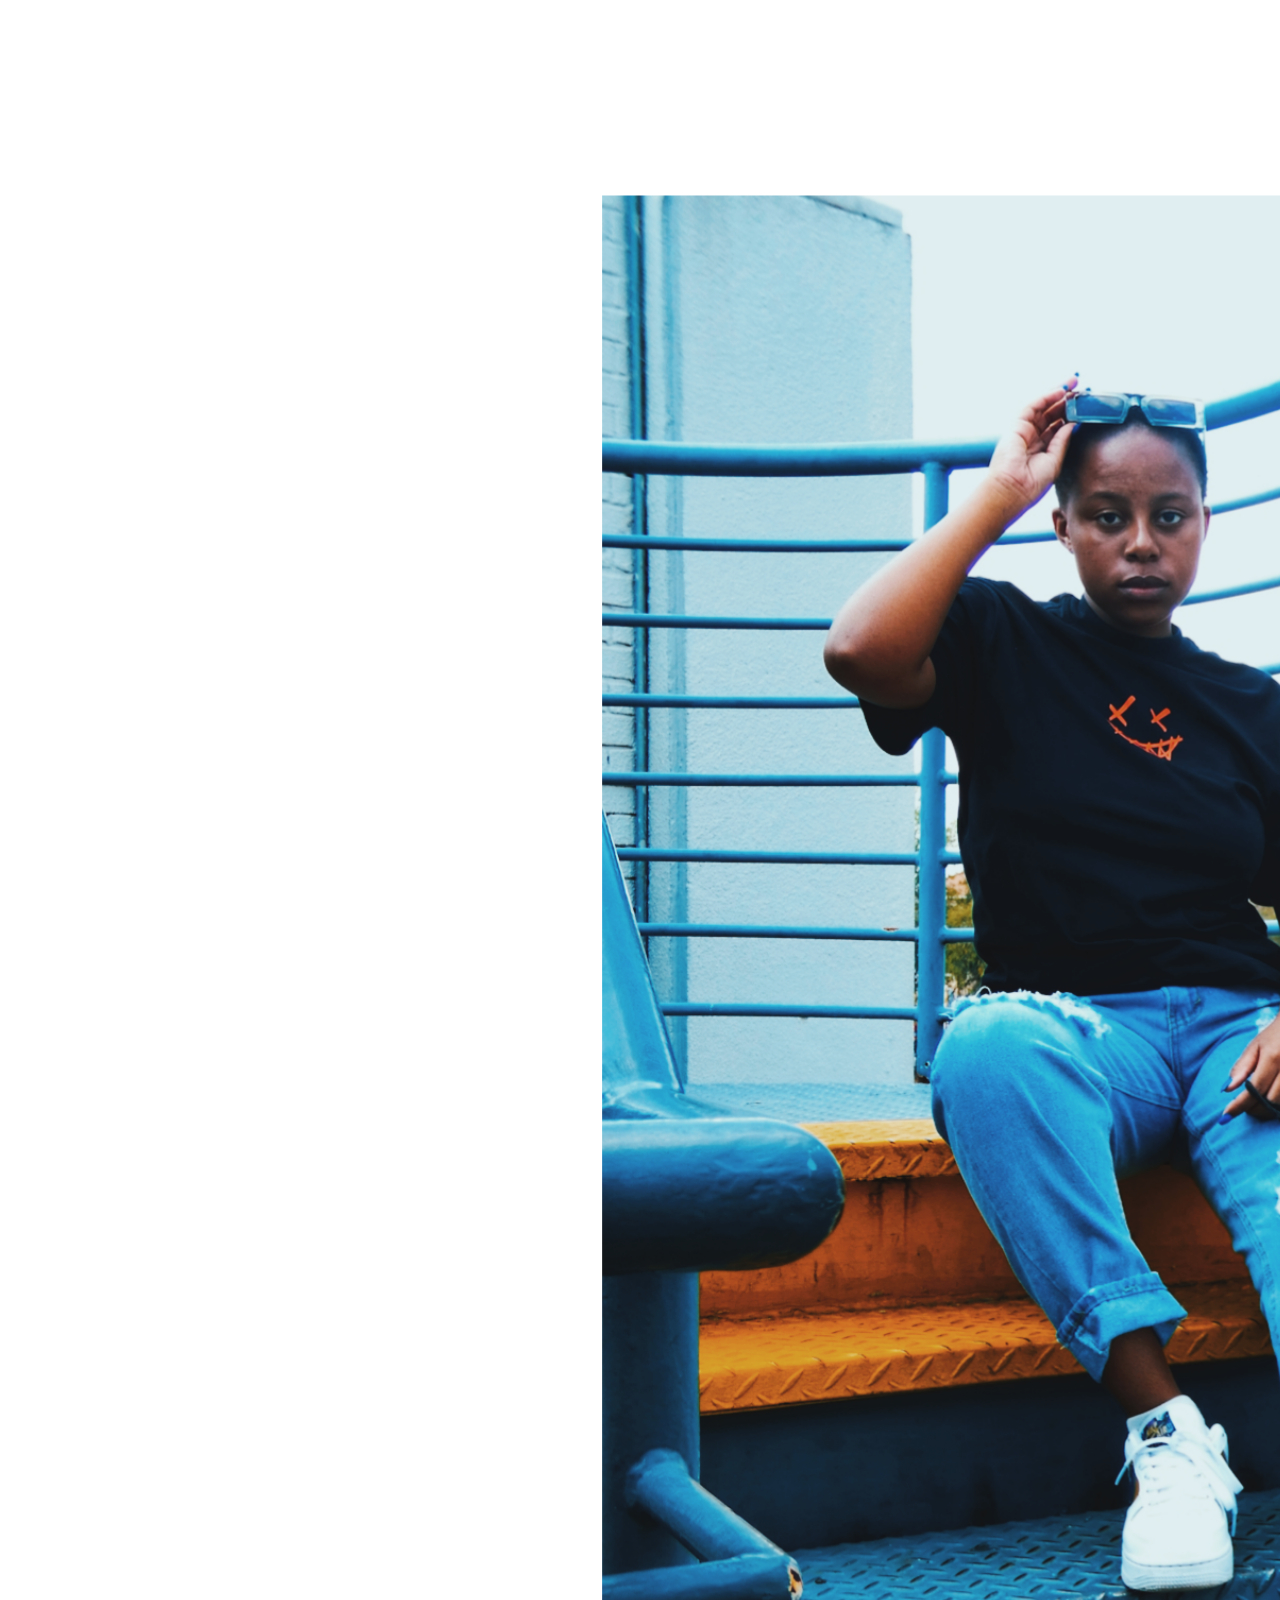
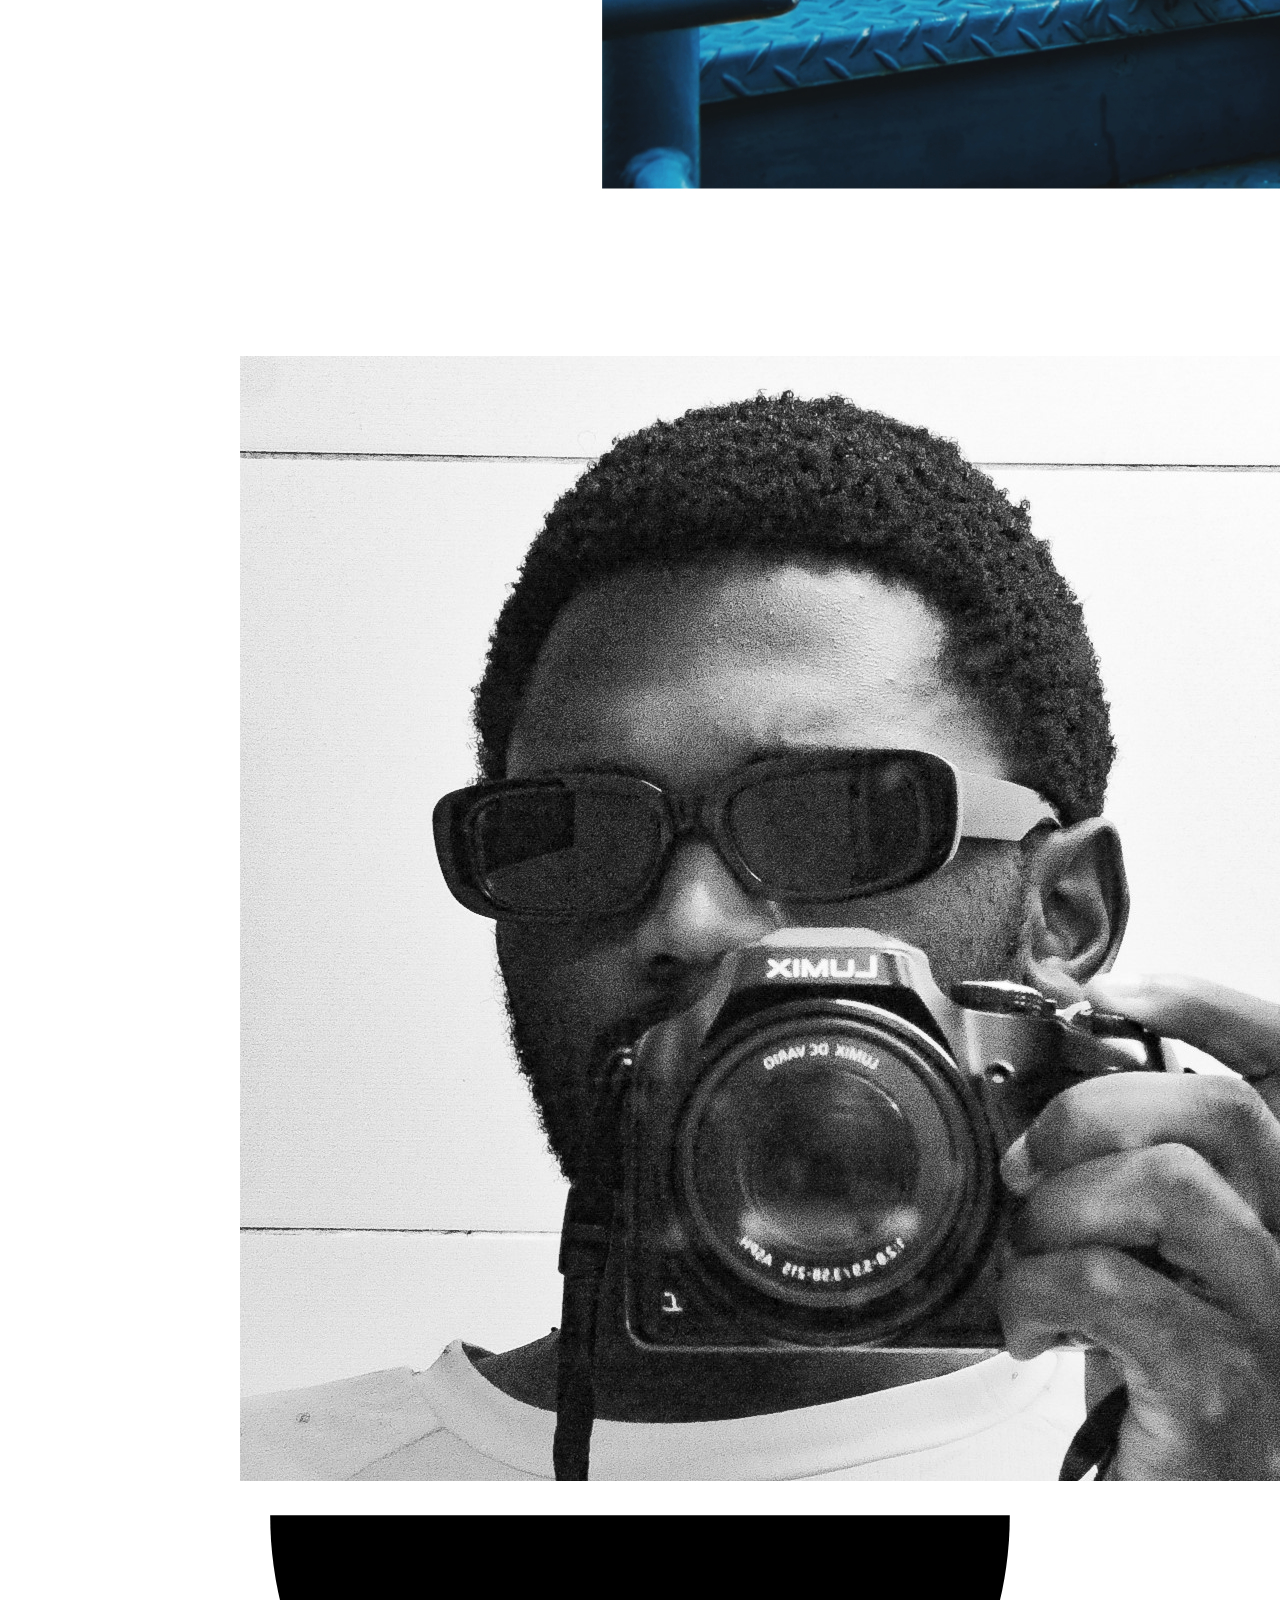
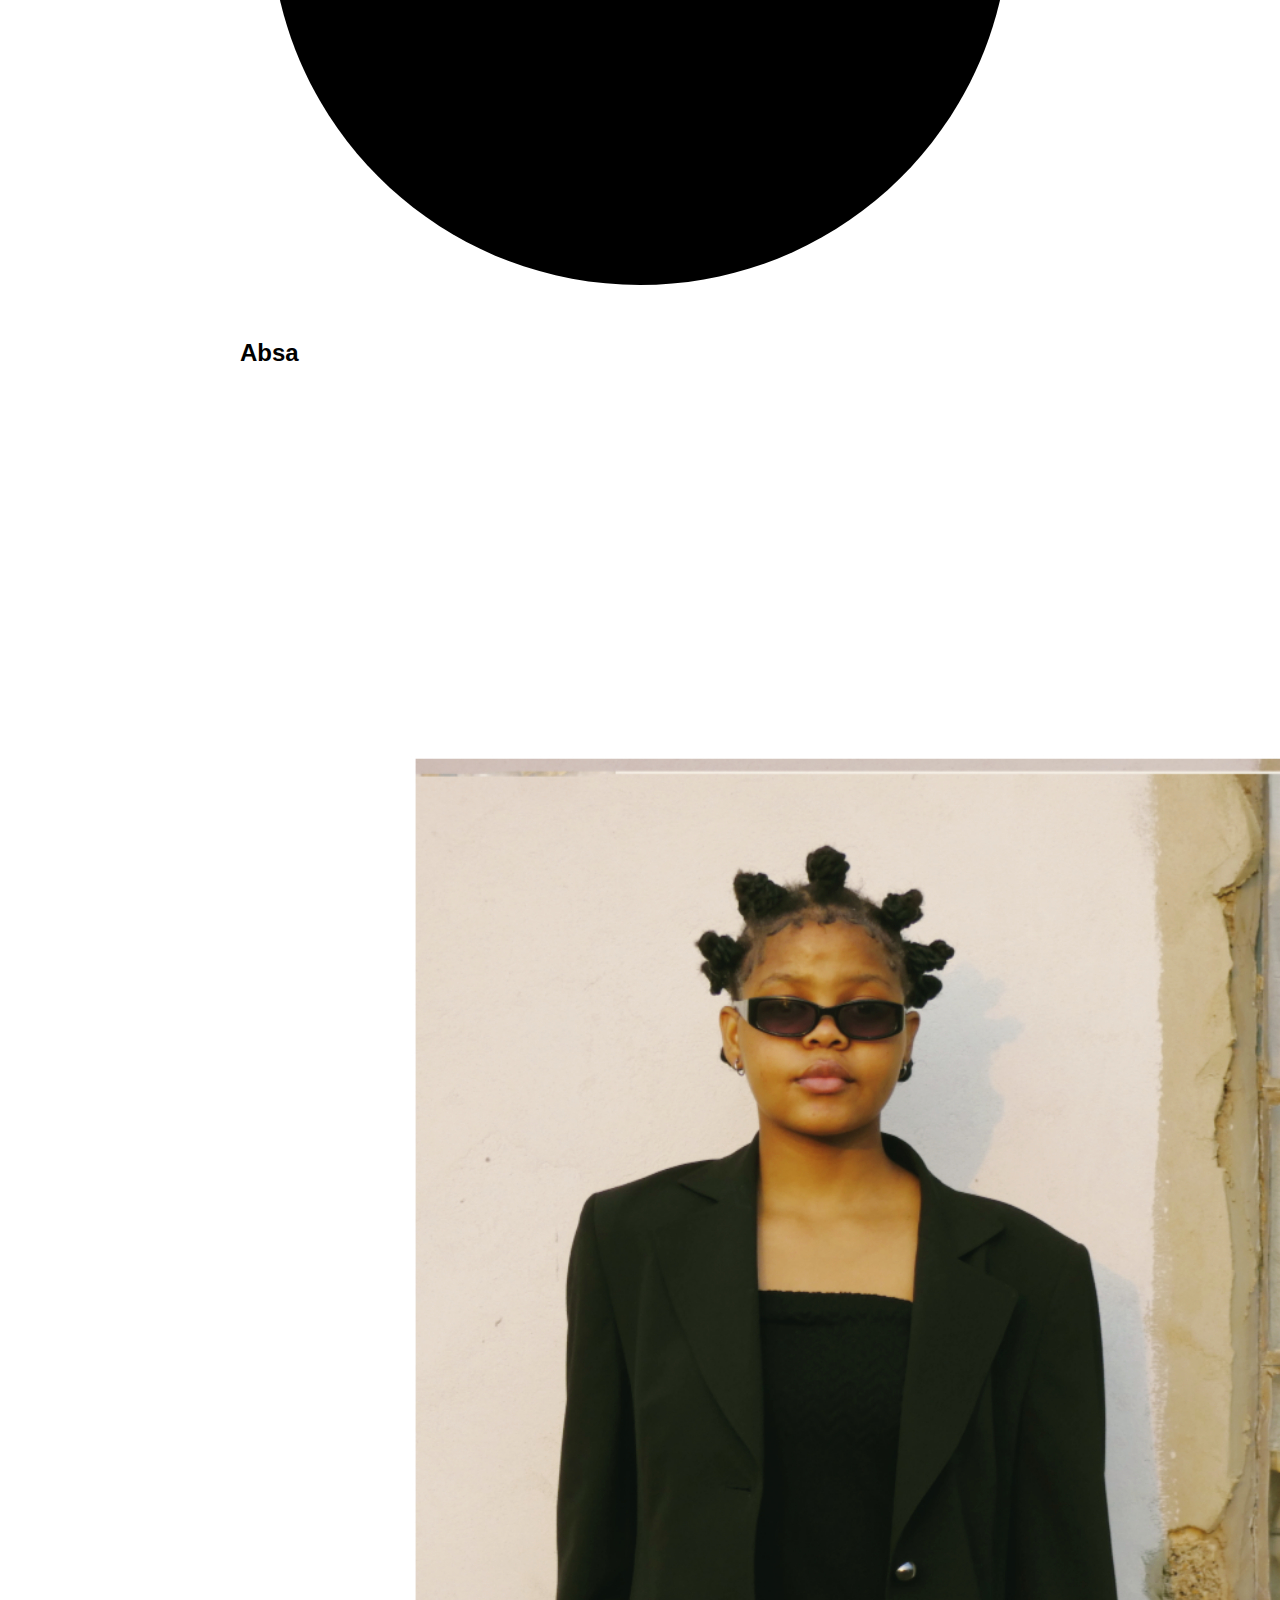
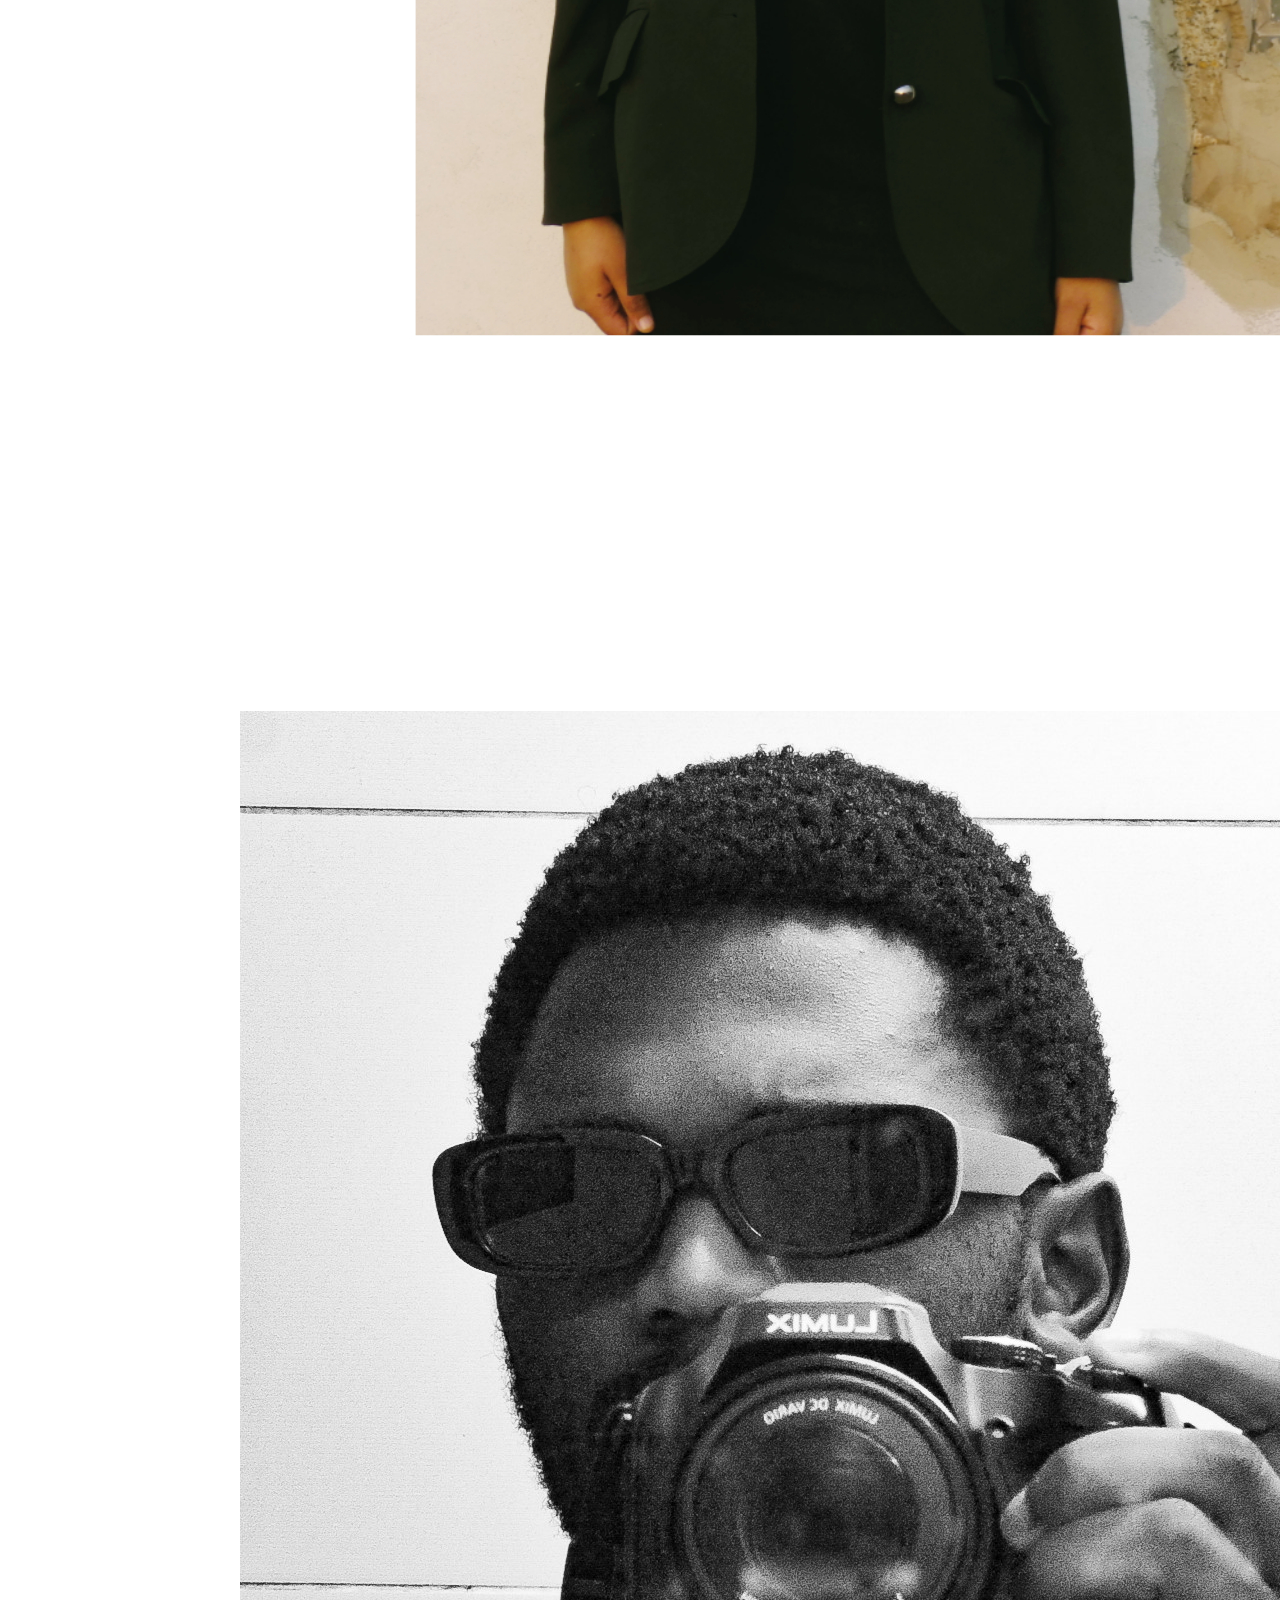
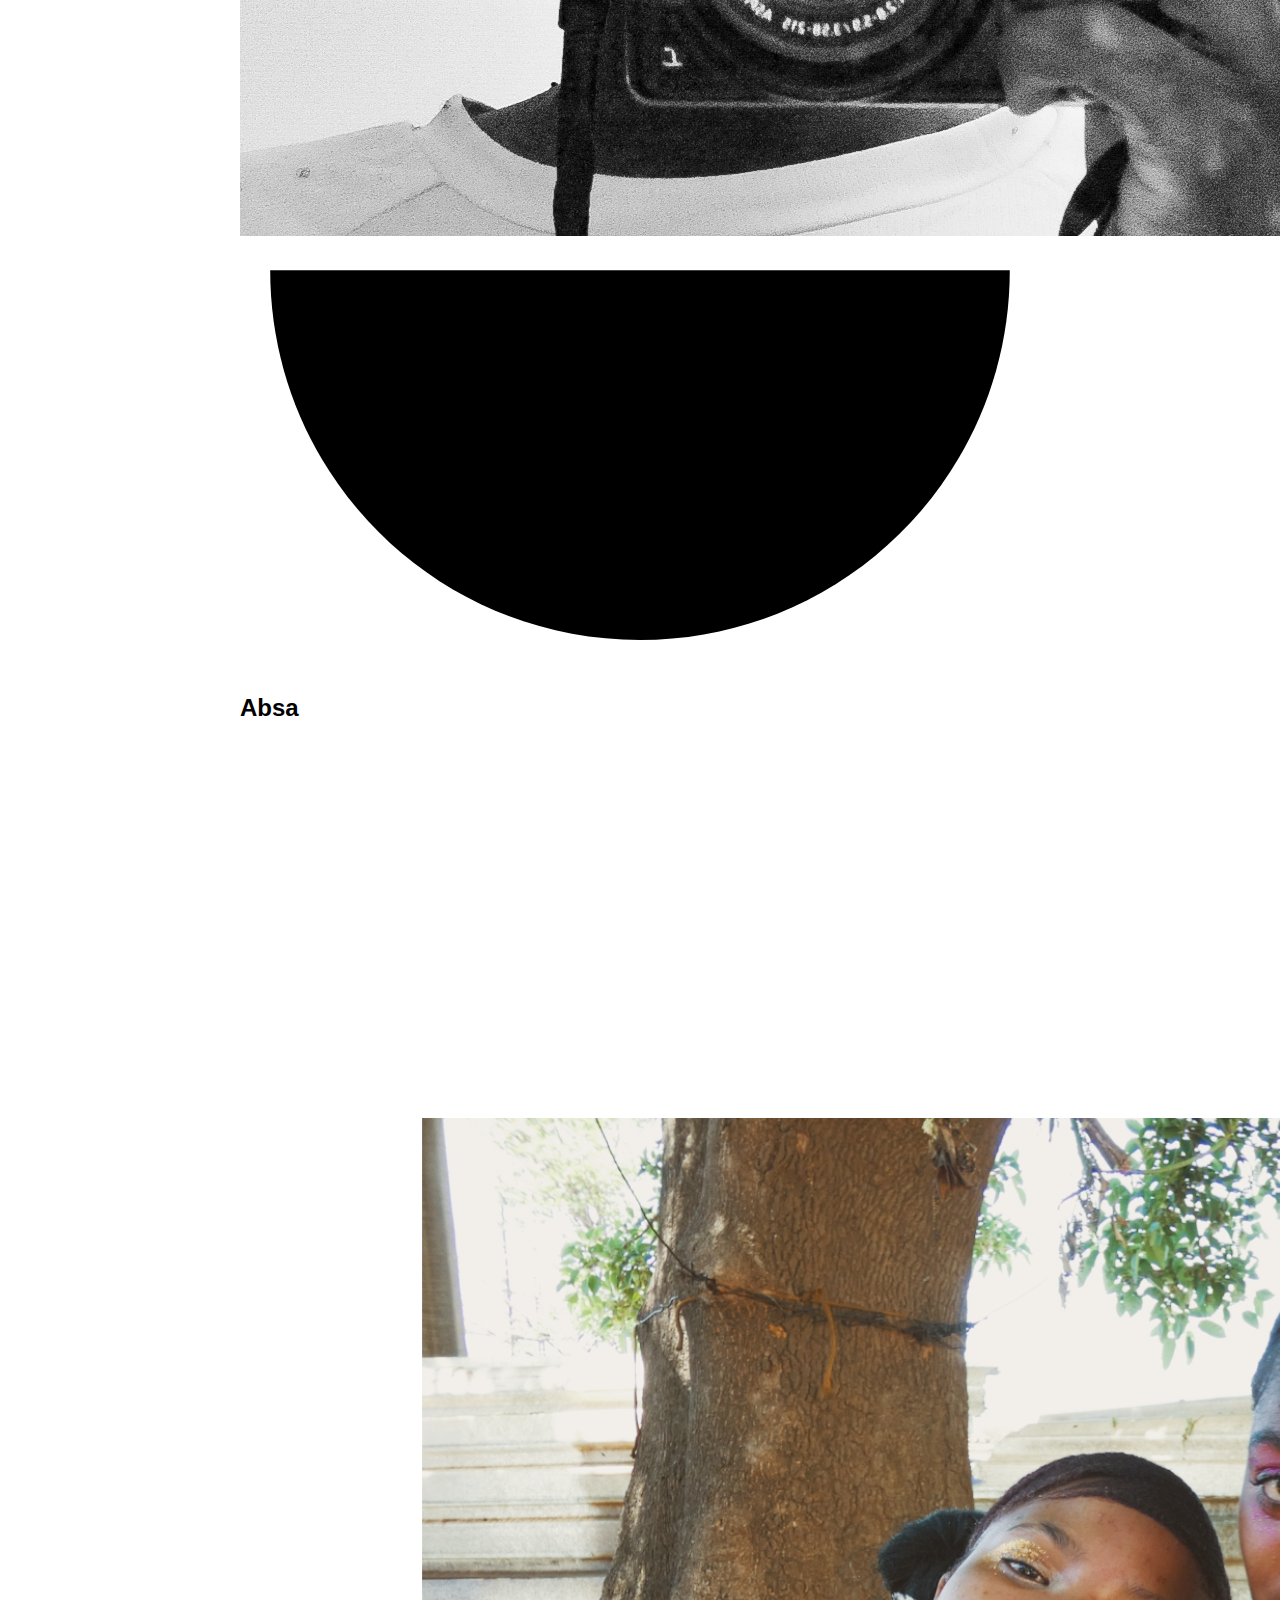
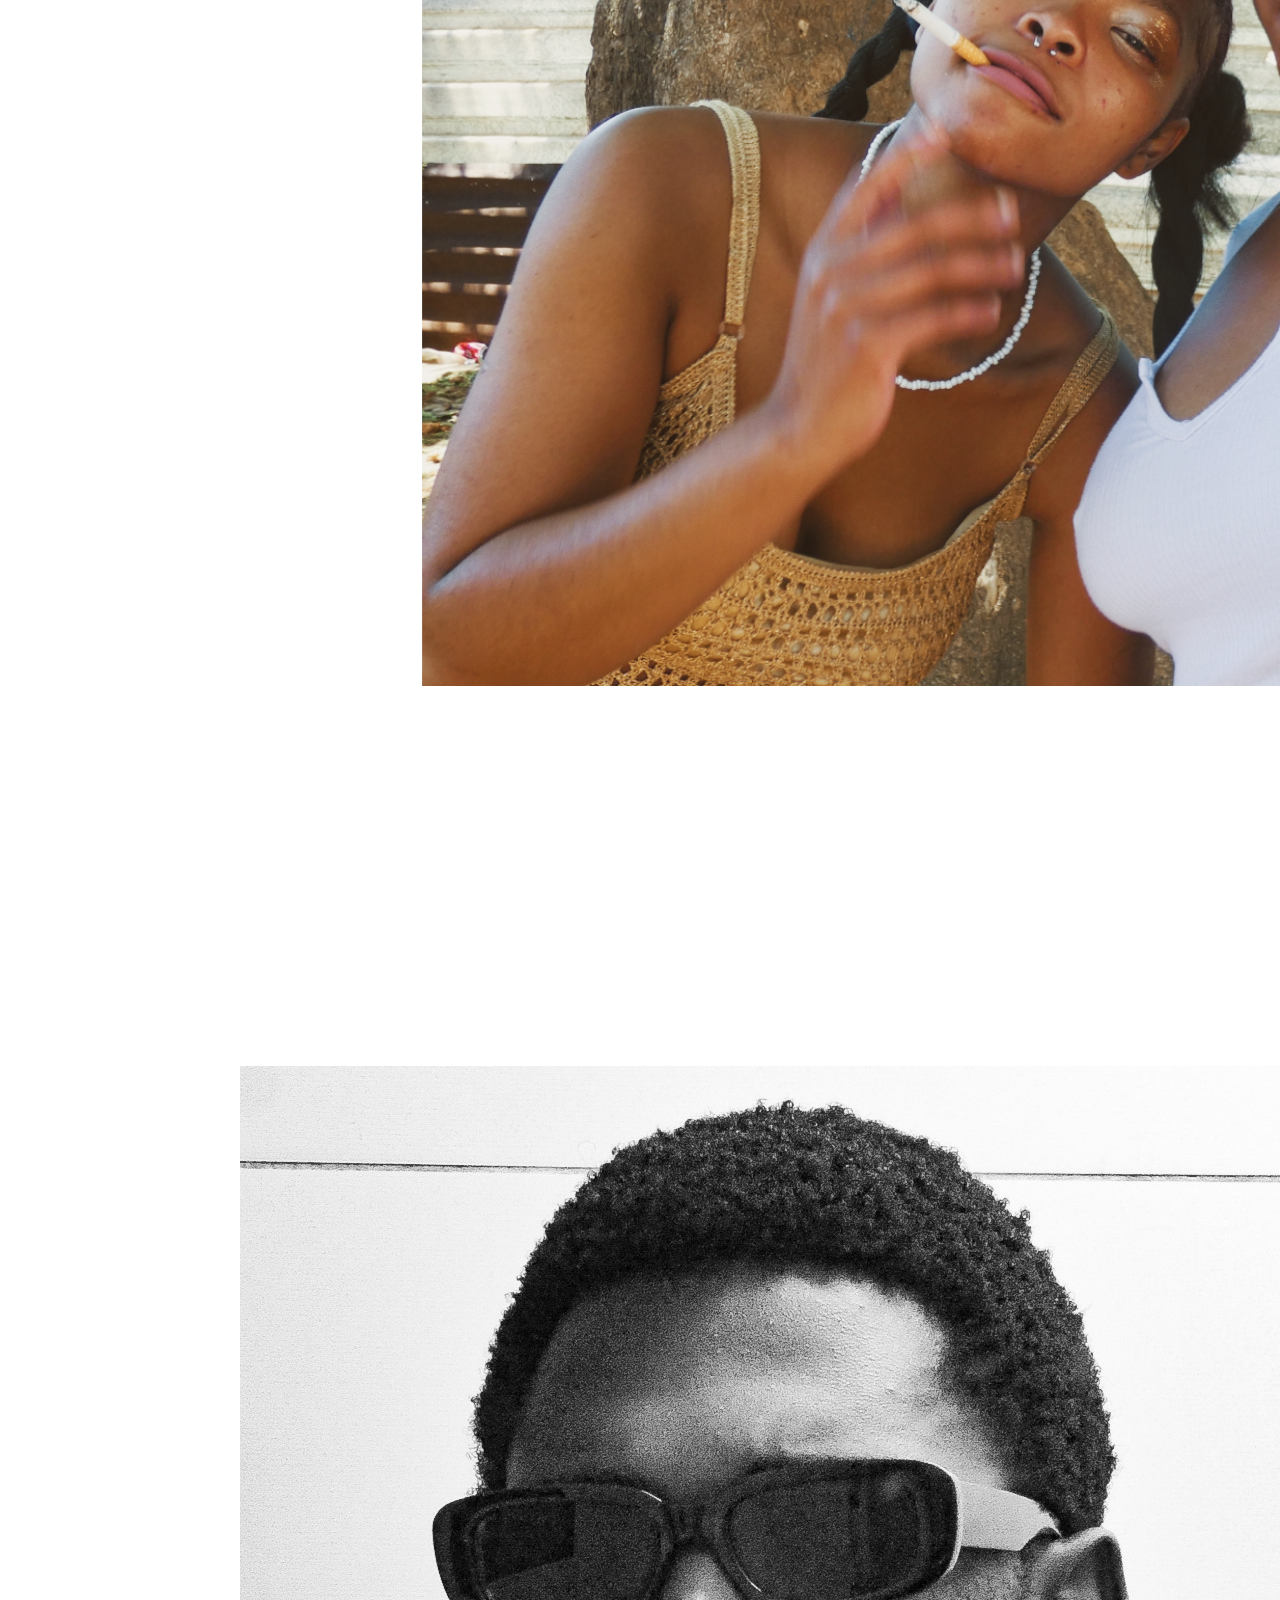
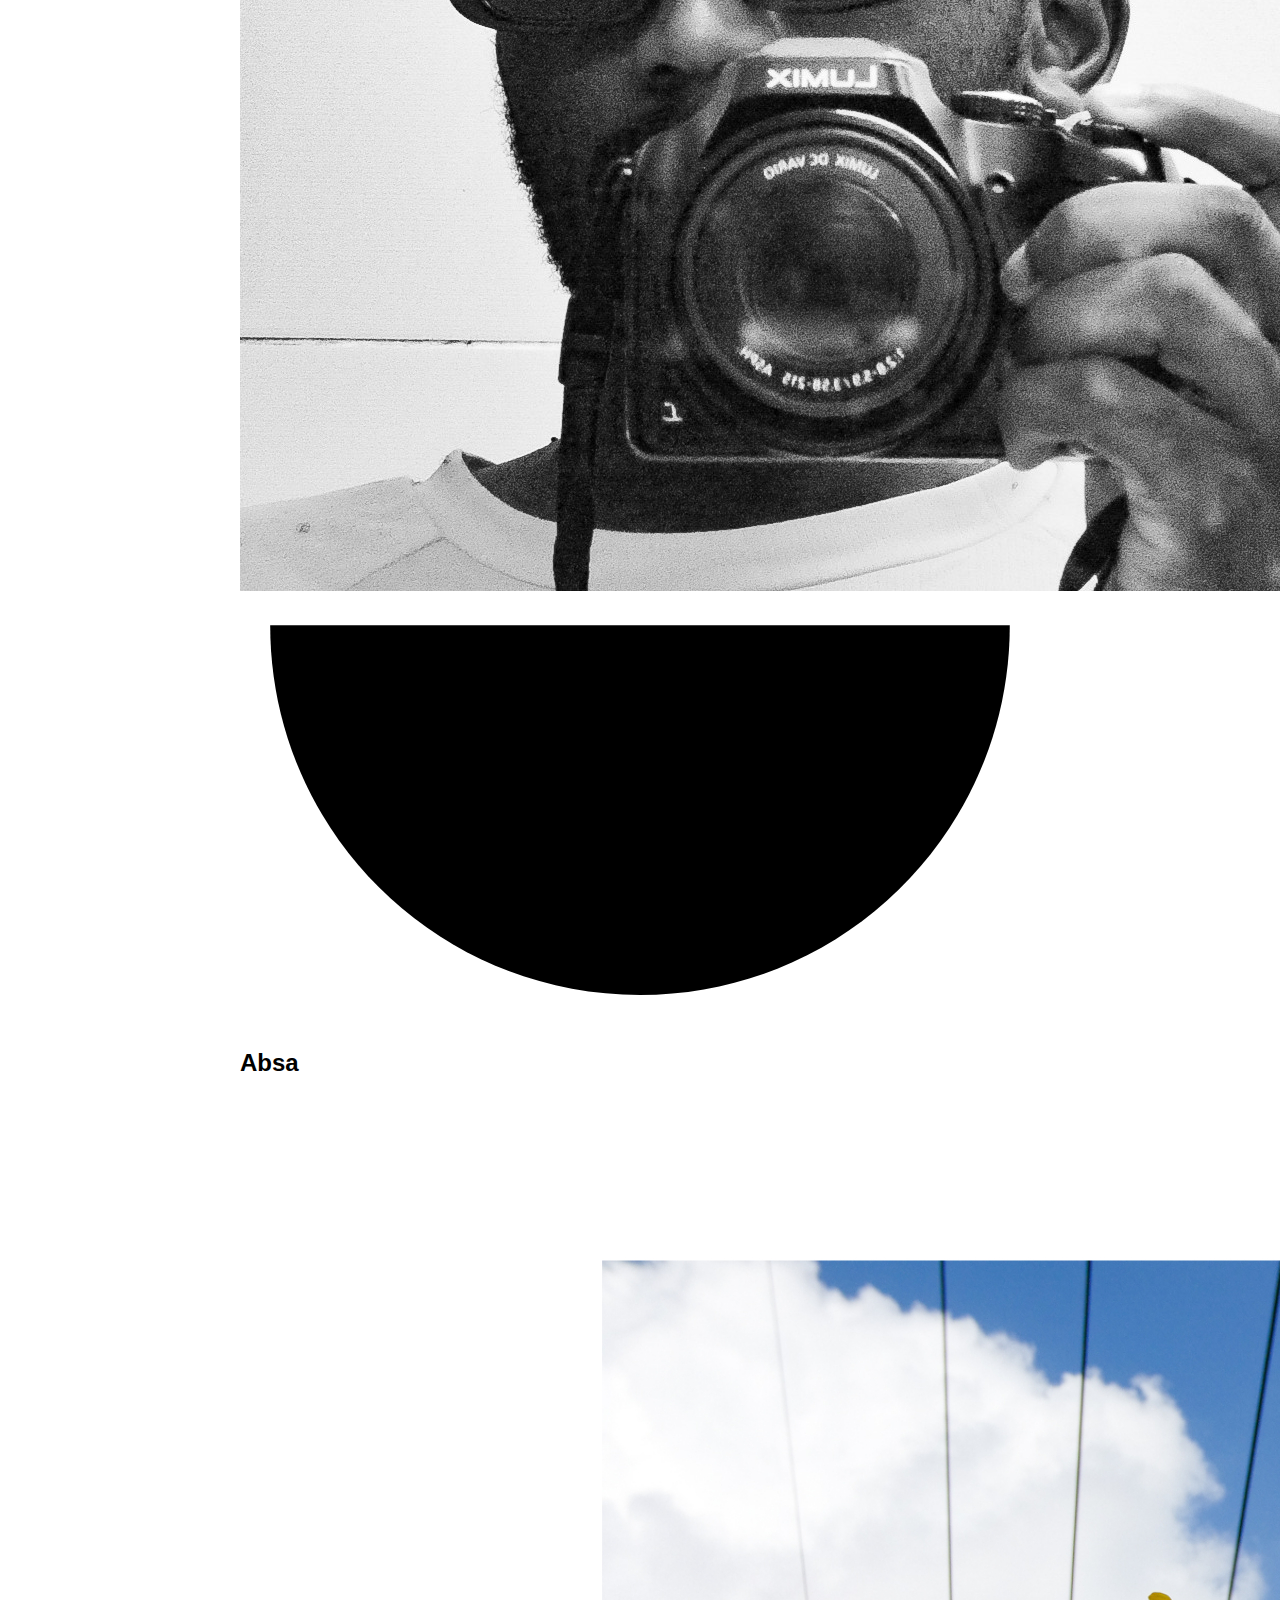
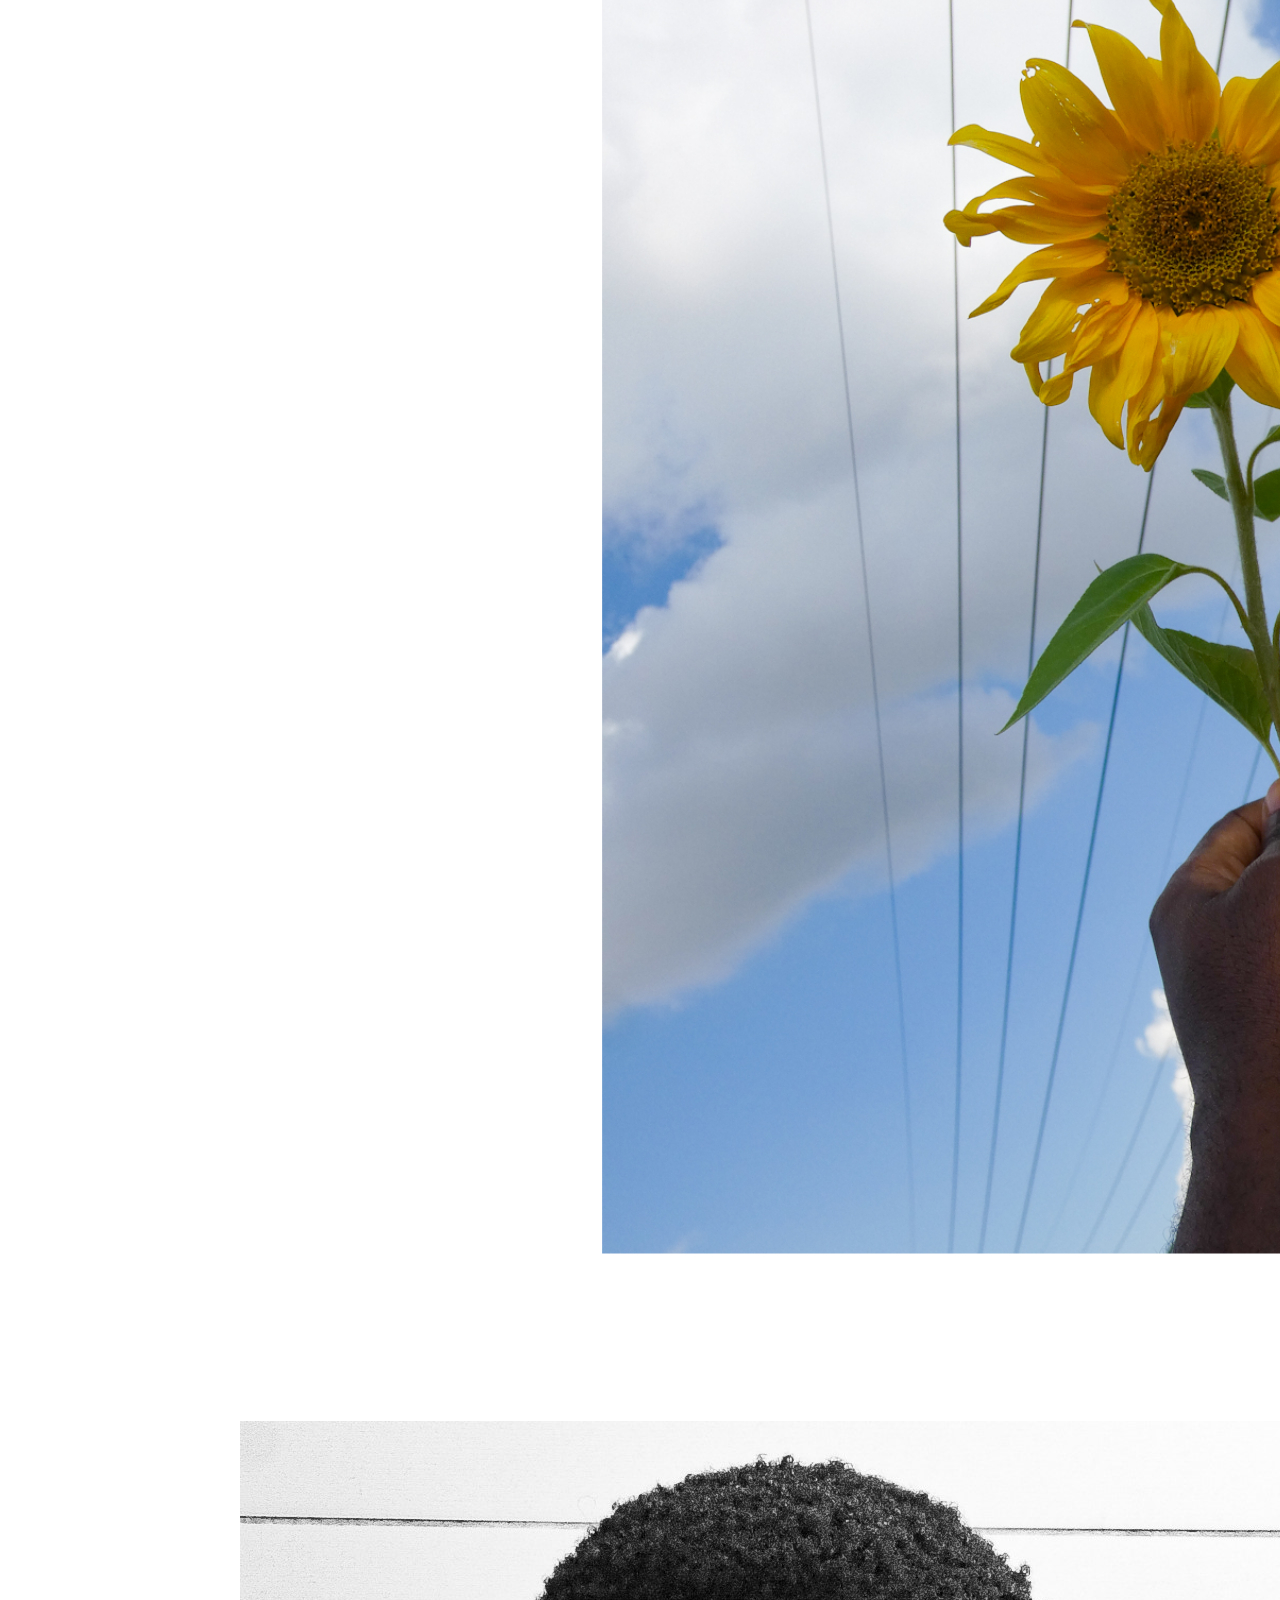
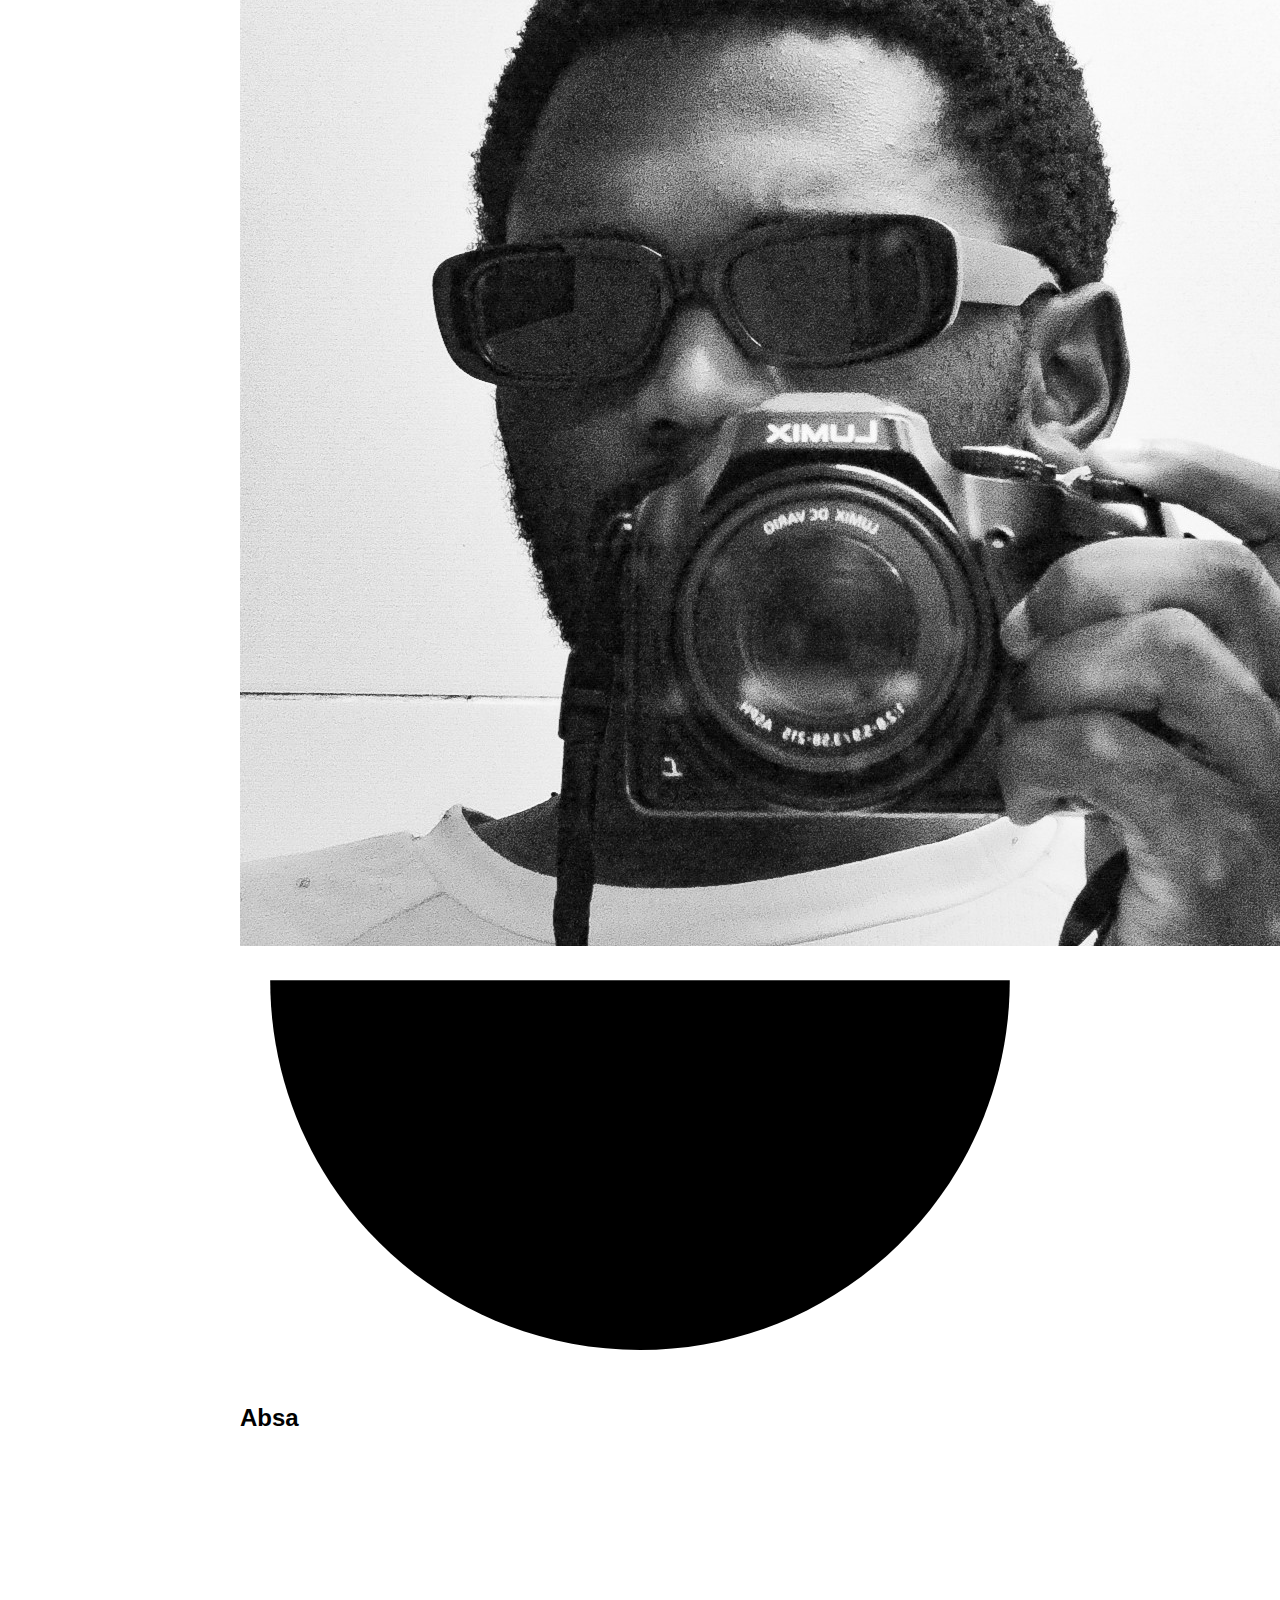
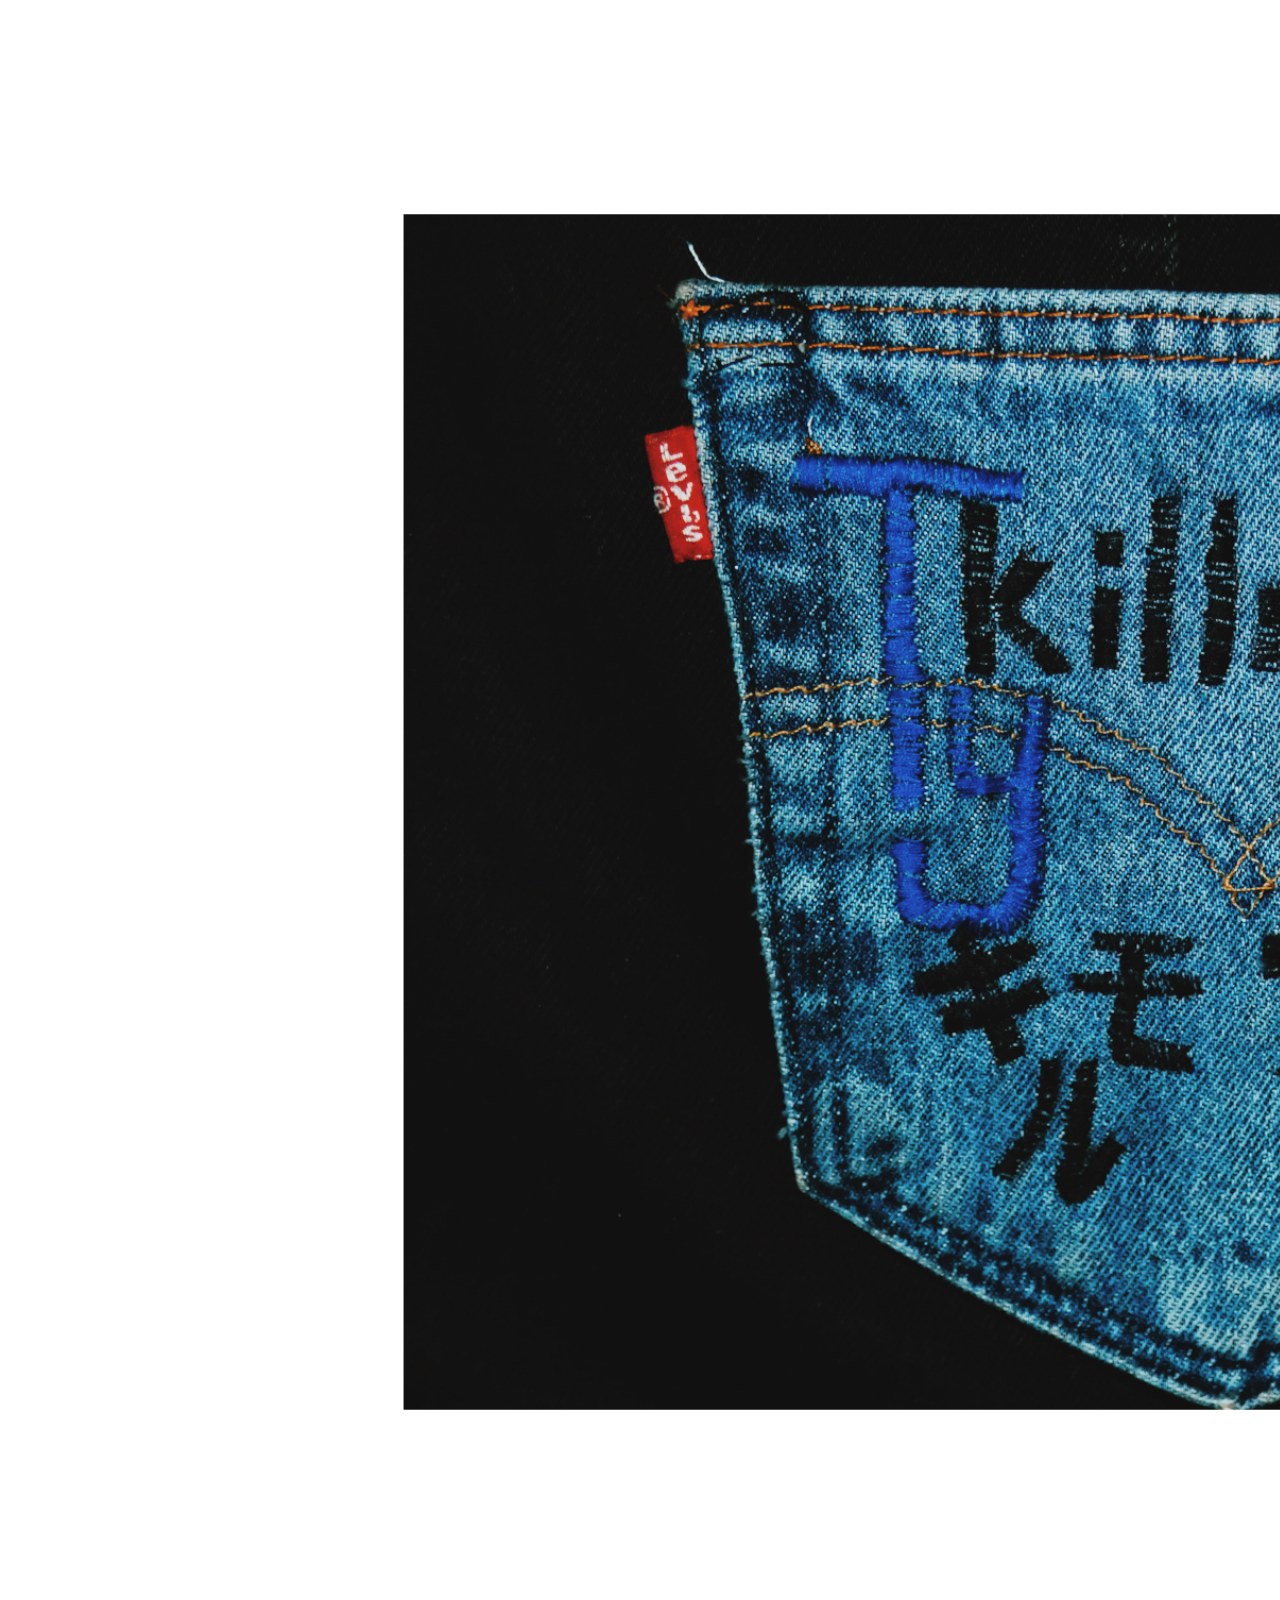
==== commit ea37bb4f: "Added link to photos.html on Shoots href." ====
--- a/Profile/photos.html
+++ b/Profile/photos.html
@@ -5,205 +5,206 @@
     <meta http-equiv="X-UA-Compatible" content="IE=edge">
     <meta name="viewport" content="width=device-width, initial-scale=1.0">
     <link rel="stylesheet" href="css/style.css">
+    <link rel="stylesheet" href="css/restyle.css">
     <title>Gallery | Photos Viewer</title>
 </head>
 <body>
     <main>
         <!-- SECTION FOR SCROLLABLE PHOTO VIEW...-->
-        <section id="colcont">
-            <div id="cont">
+        <section id="collection-cont">
+            <div id="collection">
                 <img src="resrc/InShot_20220402_033546083.jpg" alt="">
-                <div id="cont-title">
-                    <img src="resrc/killmoore.jpg" alt="" id="logo">
-                    <svg class="half-circle" viewbox="0 0 106 57">
-                        <path d="M102 4c0 27.1-21.9 49-49 49S4 31.1 4 4"></path>
-                    </svg>
-                    <h2 id="title">Absa</h2>
-                </div>
-            </div>
-            <div id="cont">
+                <div id="collection-title">
+                    <img src="resrc/killmoore.jpg" alt="" id="logo">
+                    <svg class="half-circle" viewbox="0 0 106 57">
+                        <path d="M102 4c0 27.1-21.9 49-49 49S4 31.1 4 4"></path>
+                    </svg>
+                    <h2 id="title">Absa</h2>
+                </div>
+            </div>
+            <div id="collection">
                 <img src="resrc/InShot_20211114_181759718.jpg" alt="">
-                <div id="cont-title">
-                    <img src="resrc/killmoore.jpg" alt="" id="logo">
-                    <svg class="half-circle" viewbox="0 0 106 57">
-                        <path d="M102 4c0 27.1-21.9 49-49 49S4 31.1 4 4"></path>
-                    </svg>
-                    <h2 id="title">Absa</h2>
-                </div>
-            </div>
-            <div id="cont">
+                <div id="collection-title">
+                    <img src="resrc/killmoore.jpg" alt="" id="logo">
+                    <svg class="half-circle" viewbox="0 0 106 57">
+                        <path d="M102 4c0 27.1-21.9 49-49 49S4 31.1 4 4"></path>
+                    </svg>
+                    <h2 id="title">Absa</h2>
+                </div>
+            </div>
+            <div id="collection">
                 <img src="resrc/InShot_20211114_184307516.jpg" alt="">
-                <div id="cont-title">
-                    <img src="resrc/killmoore.jpg" alt="" id="logo">
-                    <svg class="half-circle" viewbox="0 0 106 57">
-                        <path d="M102 4c0 27.1-21.9 49-49 49S4 31.1 4 4"></path>
-                    </svg>
-                    <h2 id="title">Absa</h2>
-                </div>
-            </div>
-            <div id="cont">
+                <div id="collection-title">
+                    <img src="resrc/killmoore.jpg" alt="" id="logo">
+                    <svg class="half-circle" viewbox="0 0 106 57">
+                        <path d="M102 4c0 27.1-21.9 49-49 49S4 31.1 4 4"></path>
+                    </svg>
+                    <h2 id="title">Absa</h2>
+                </div>
+            </div>
+            <div id="collection">
                 <img src="resrc/InShot_20220402_033055317.jpg" alt="">
-                <div id="cont-title">
-                    <img src="resrc/killmoore.jpg" alt="" id="logo">
-                    <svg class="half-circle" viewbox="0 0 106 57">
-                        <path d="M102 4c0 27.1-21.9 49-49 49S4 31.1 4 4"></path>
-                    </svg>
-                    <h2 id="title">Absa</h2>
-                </div>
-            </div>
-            <div id="cont">
+                <div id="collection-title">
+                    <img src="resrc/killmoore.jpg" alt="" id="logo">
+                    <svg class="half-circle" viewbox="0 0 106 57">
+                        <path d="M102 4c0 27.1-21.9 49-49 49S4 31.1 4 4"></path>
+                    </svg>
+                    <h2 id="title">Absa</h2>
+                </div>
+            </div>
+            <div id="collection">
                 <img src="resrc/InShot_20220401_211129566.jpg" alt="">
-                <div id="cont-title">
-                    <img src="resrc/killmoore.jpg" alt="" id="logo">
-                    <svg class="half-circle" viewbox="0 0 106 57">
-                        <path d="M102 4c0 27.1-21.9 49-49 49S4 31.1 4 4"></path>
-                    </svg>
-                    <h2 id="title">Absa</h2>
-                </div>
-            </div>
-            <div id="cont">
+                <div id="collection-title">
+                    <img src="resrc/killmoore.jpg" alt="" id="logo">
+                    <svg class="half-circle" viewbox="0 0 106 57">
+                        <path d="M102 4c0 27.1-21.9 49-49 49S4 31.1 4 4"></path>
+                    </svg>
+                    <h2 id="title">Absa</h2>
+                </div>
+            </div>
+            <div id="collection">
                 <img src="resrc/InShot_20220320_205829866.jpg" alt="">
-                <div id="cont-title">
-                    <img src="resrc/killmoore.jpg" alt="" id="logo">
-                    <svg class="half-circle" viewbox="0 0 106 57">
-                        <path d="M102 4c0 27.1-21.9 49-49 49S4 31.1 4 4"></path>
-                    </svg>
-                    <h2 id="title">Absa</h2>
-                </div>
-            </div>
-            <div id="cont">
+                <div id="collection-title">
+                    <img src="resrc/killmoore.jpg" alt="" id="logo">
+                    <svg class="half-circle" viewbox="0 0 106 57">
+                        <path d="M102 4c0 27.1-21.9 49-49 49S4 31.1 4 4"></path>
+                    </svg>
+                    <h2 id="title">Absa</h2>
+                </div>
+            </div>
+            <div id="collection">
                 <img src="resrc/InShot_20220221_201255568.jpg" alt="">
-                <div id="cont-title">
-                    <img src="resrc/killmoore.jpg" alt="" id="logo">
-                    <svg class="half-circle" viewbox="0 0 106 57">
-                        <path d="M102 4c0 27.1-21.9 49-49 49S4 31.1 4 4"></path>
-                    </svg>
-                    <h2 id="title">Absa</h2>
-                </div>
-            </div>
-            <div id="cont">
+                <div id="collection-title">
+                    <img src="resrc/killmoore.jpg" alt="" id="logo">
+                    <svg class="half-circle" viewbox="0 0 106 57">
+                        <path d="M102 4c0 27.1-21.9 49-49 49S4 31.1 4 4"></path>
+                    </svg>
+                    <h2 id="title">Absa</h2>
+                </div>
+            </div>
+            <div id="collection">
                 <img src="resrc/InShot_20220221_192057439.jpg" alt="">
-                <div id="cont-title">
-                    <img src="resrc/killmoore.jpg" alt="" id="logo">
-                    <svg class="half-circle" viewbox="0 0 106 57">
-                        <path d="M102 4c0 27.1-21.9 49-49 49S4 31.1 4 4"></path>
-                    </svg>
-                    <h2 id="title">Absa</h2>
-                </div>
-            </div>
-            <div id="cont">
+                <div id="collection-title">
+                    <img src="resrc/killmoore.jpg" alt="" id="logo">
+                    <svg class="half-circle" viewbox="0 0 106 57">
+                        <path d="M102 4c0 27.1-21.9 49-49 49S4 31.1 4 4"></path>
+                    </svg>
+                    <h2 id="title">Absa</h2>
+                </div>
+            </div>
+            <div id="collection">
                 <img src="resrc/InShot_20220206_202830889.jpg" alt="">
-                <div id="cont-title">
-                    <img src="resrc/killmoore.jpg" alt="" id="logo">
-                    <svg class="half-circle" viewbox="0 0 106 57">
-                        <path d="M102 4c0 27.1-21.9 49-49 49S4 31.1 4 4"></path>
-                    </svg>
-                    <h2 id="title">Absa</h2>
-                </div>
-            </div>
-            <div id="cont">
+                <div id="collection-title">
+                    <img src="resrc/killmoore.jpg" alt="" id="logo">
+                    <svg class="half-circle" viewbox="0 0 106 57">
+                        <path d="M102 4c0 27.1-21.9 49-49 49S4 31.1 4 4"></path>
+                    </svg>
+                    <h2 id="title">Absa</h2>
+                </div>
+            </div>
+            <div id="collection">
                 <img src="resrc/InShot_20220206_201754793.jpg" alt="">
-                <div id="cont-title">
-                    <img src="resrc/killmoore.jpg" alt="" id="logo">
-                    <svg class="half-circle" viewbox="0 0 106 57">
-                        <path d="M102 4c0 27.1-21.9 49-49 49S4 31.1 4 4"></path>
-                    </svg>
-                    <h2 id="title">Absa</h2>
-                </div>
-            </div>
-            <div id="cont">
+                <div id="collection-title">
+                    <img src="resrc/killmoore.jpg" alt="" id="logo">
+                    <svg class="half-circle" viewbox="0 0 106 57">
+                        <path d="M102 4c0 27.1-21.9 49-49 49S4 31.1 4 4"></path>
+                    </svg>
+                    <h2 id="title">Absa</h2>
+                </div>
+            </div>
+            <div id="collection">
                 <img src="resrc/InShot_20220202_155118116.jpg" alt="">
-                <div id="cont-title">
-                    <img src="resrc/killmoore.jpg" alt="" id="logo">
-                    <svg class="half-circle" viewbox="0 0 106 57">
-                        <path d="M102 4c0 27.1-21.9 49-49 49S4 31.1 4 4"></path>
-                    </svg>
-                    <h2 id="title">Absa</h2>
-                </div>
-            </div>
-            <div id="cont">
+                <div id="collection-title">
+                    <img src="resrc/killmoore.jpg" alt="" id="logo">
+                    <svg class="half-circle" viewbox="0 0 106 57">
+                        <path d="M102 4c0 27.1-21.9 49-49 49S4 31.1 4 4"></path>
+                    </svg>
+                    <h2 id="title">Absa</h2>
+                </div>
+            </div>
+            <div id="collection">
                 <img src="resrc/InShot_20220201_155947053.jpg" alt="">
-                <div id="cont-title">
-                    <img src="resrc/killmoore.jpg" alt="" id="logo">
-                    <svg class="half-circle" viewbox="0 0 106 57">
-                        <path d="M102 4c0 27.1-21.9 49-49 49S4 31.1 4 4"></path>
-                    </svg>
-                    <h2 id="title">Absa</h2>
-                </div>
-            </div>
-            <div id="cont">
+                <div id="collection-title">
+                    <img src="resrc/killmoore.jpg" alt="" id="logo">
+                    <svg class="half-circle" viewbox="0 0 106 57">
+                        <path d="M102 4c0 27.1-21.9 49-49 49S4 31.1 4 4"></path>
+                    </svg>
+                    <h2 id="title">Absa</h2>
+                </div>
+            </div>
+            <div id="collection">
                 <img src="resrc/InShot_20220127_133523617.jpg" alt="">
-                <div id="cont-title">
-                    <img src="resrc/killmoore.jpg" alt="" id="logo">
-                    <svg class="half-circle" viewbox="0 0 106 57">
-                        <path d="M102 4c0 27.1-21.9 49-49 49S4 31.1 4 4"></path>
-                    </svg>
-                    <h2 id="title">Absa</h2>
-                </div>
-            </div>
-            <div id="cont">
+                <div id="collection-title">
+                    <img src="resrc/killmoore.jpg" alt="" id="logo">
+                    <svg class="half-circle" viewbox="0 0 106 57">
+                        <path d="M102 4c0 27.1-21.9 49-49 49S4 31.1 4 4"></path>
+                    </svg>
+                    <h2 id="title">Absa</h2>
+                </div>
+            </div>
+            <div id="collection">
                 <img src="resrc/InShot_20220115_172546270.jpg" alt="">
-                <div id="cont-title">
-                    <img src="resrc/killmoore.jpg" alt="" id="logo">
-                    <svg class="half-circle" viewbox="0 0 106 57">
-                        <path d="M102 4c0 27.1-21.9 49-49 49S4 31.1 4 4"></path>
-                    </svg>
-                    <h2 id="title">Absa</h2>
-                </div>
-            </div>
-            <div id="cont">
+                <div id="collection-title">
+                    <img src="resrc/killmoore.jpg" alt="" id="logo">
+                    <svg class="half-circle" viewbox="0 0 106 57">
+                        <path d="M102 4c0 27.1-21.9 49-49 49S4 31.1 4 4"></path>
+                    </svg>
+                    <h2 id="title">Absa</h2>
+                </div>
+            </div>
+            <div id="collection">
                 <img src="resrc/InShot_20211115_211356814.jpg" alt="">
-                <div id="cont-title">
-                    <img src="resrc/killmoore.jpg" alt="" id="logo">
-                    <svg class="half-circle" viewbox="0 0 106 57">
-                        <path d="M102 4c0 27.1-21.9 49-49 49S4 31.1 4 4"></path>
-                    </svg>
-                    <h2 id="title">Absa</h2>
-                </div>
-            </div>
-            <div id="cont">
+                <div id="collection-title">
+                    <img src="resrc/killmoore.jpg" alt="" id="logo">
+                    <svg class="half-circle" viewbox="0 0 106 57">
+                        <path d="M102 4c0 27.1-21.9 49-49 49S4 31.1 4 4"></path>
+                    </svg>
+                    <h2 id="title">Absa</h2>
+                </div>
+            </div>
+            <div id="collection">
                 <img src="resrc/InShot_20211114_192441138.jpg" alt="">
-                <div id="cont-title">
-                    <img src="resrc/killmoore.jpg" alt="" id="logo">
-                    <svg class="half-circle" viewbox="0 0 106 57">
-                        <path d="M102 4c0 27.1-21.9 49-49 49S4 31.1 4 4"></path>
-                    </svg>
-                    <h2 id="title">Absa</h2>
-                </div>
-            </div>
-            <div id="cont">
+                <div id="collection-title">
+                    <img src="resrc/killmoore.jpg" alt="" id="logo">
+                    <svg class="half-circle" viewbox="0 0 106 57">
+                        <path d="M102 4c0 27.1-21.9 49-49 49S4 31.1 4 4"></path>
+                    </svg>
+                    <h2 id="title">Absa</h2>
+                </div>
+            </div>
+            <div id="collection">
                 <img src="resrc/InShot_20211114_192131474.jpg" alt="">
-                <div id="cont-title">
-                    <img src="resrc/killmoore.jpg" alt="" id="logo">
-                    <svg class="half-circle" viewbox="0 0 106 57">
-                        <path d="M102 4c0 27.1-21.9 49-49 49S4 31.1 4 4"></path>
-                    </svg>
-                    <h2 id="title">Absa</h2>
-                </div>
-            </div>
-            <div id="cont">
+                <div id="collection-title">
+                    <img src="resrc/killmoore.jpg" alt="" id="logo">
+                    <svg class="half-circle" viewbox="0 0 106 57">
+                        <path d="M102 4c0 27.1-21.9 49-49 49S4 31.1 4 4"></path>
+                    </svg>
+                    <h2 id="title">Absa</h2>
+                </div>
+            </div>
+            <div id="collection">
                 <img src="resrc/InShot_20211114_191658577.jpg" alt="">
-                <div id="cont-title">
-                    <img src="resrc/killmoore.jpg" alt="" id="logo">
-                    <svg class="half-circle" viewbox="0 0 106 57">
-                        <path d="M102 4c0 27.1-21.9 49-49 49S4 31.1 4 4"></path>
-                    </svg>
-                    <h2 id="title">Absa</h2>
-                </div>
-            </div>
-            <div id="cont">
+                <div id="collection-title">
+                    <img src="resrc/killmoore.jpg" alt="" id="logo">
+                    <svg class="half-circle" viewbox="0 0 106 57">
+                        <path d="M102 4c0 27.1-21.9 49-49 49S4 31.1 4 4"></path>
+                    </svg>
+                    <h2 id="title">Absa</h2>
+                </div>
+            </div>
+            <div id="collection">
                 <img src="resrc/InShot_20211114_190035667.jpg" alt="">
-                <div id="cont-title">
-                    <img src="resrc/killmoore.jpg" alt="" id="logo">
-                    <svg class="half-circle" viewbox="0 0 106 57">
-                        <path d="M102 4c0 27.1-21.9 49-49 49S4 31.1 4 4"></path>
-                    </svg>
-                    <h2 id="title">Absa</h2>
-                </div>
-            </div>
-            <div id="cont">
+                <div id="collection-title">
+                    <img src="resrc/killmoore.jpg" alt="" id="logo">
+                    <svg class="half-circle" viewbox="0 0 106 57">
+                        <path d="M102 4c0 27.1-21.9 49-49 49S4 31.1 4 4"></path>
+                    </svg>
+                    <h2 id="title">Absa</h2>
+                </div>
+            </div>
+            <div id="collection">
                 <img src="resrc/InShot_20211114_185501003.jpg" alt="">
-                <div id="cont-title">
+                <div id="collection-title">
                     <img src="resrc/killmoore.jpg" alt="" id="logo">
                     <svg class="half-circle" viewbox="0 0 106 57">
                         <path d="M102 4c0 27.1-21.9 49-49 49S4 31.1 4 4"></path>
--- a/Profile/css/restyle.css
+++ b/Profile/css/restyle.css
@@ -0,0 +1,336 @@
+root{
+    --text0:#222;
+    --text1:#CCC;
+    --back0:#777;
+    --back1:#444;
+}
+
+body{
+    font-family:'Franklin Gothic Medium', 'Arial Narrow', Arial, sans-serif;
+    overflow-x: hidden;
+}
+
+header{
+    height:8rem;
+    width:100vw;
+    top:0;
+    margin-left: 0;
+    padding: 0;
+    display:flex;
+    justify-content: space-evenly;
+    background-color : #DDD;
+    position:relative;
+    z-index: 1000;
+}
+
+header img{
+    height:100%;
+}
+
+section h1{
+    text-align: center;
+}
+
+#nav-list-nav{
+    list-style: none;
+    display:flex;
+    margin: 2.5rem auto;
+}
+
+#nav-item{
+    margin: 0.5rem;
+    font-size: 1rem;
+}
+
+#nav-item a{
+    text-decoration: none;
+    color: var(--text0);
+}
+
+main{
+    position:relative;
+    width:50rem;
+    margin: 2rem auto;
+}
+
+#projects{
+    height:40rem;
+    width: 100%;
+    display: flex;
+    flex-direction: column;
+    margin:0.2rem auto;
+
+}
+
+#projects-container{
+    height:18rem;
+    width:100%;
+    display:flex;
+    flex-direction: row;
+    flex-wrap: wrap;
+    justify-content: center;
+    overflow-y: scroll;
+}
+
+#projects-container::-webkit-scrollbar{
+    width:10px;
+    height:10px;
+}
+
+#projects-container::-webkit-scrollbar-thumb{
+    background:#201c29;
+    border-radius: 10px;
+    box-shadow: inset 2px 2px 2px hsla(0,0%,100%,.25), inset -2px -2px 2px rgba(0,0,0,.25);
+}
+
+#projects-container::-webkit-scrollbar-track{
+    background:linear-gradient(90deg,#201c29,#201c29 1px,#17141d 0, #17141d);
+}
+
+#nav-box{
+    width:10rem;
+    height:10rem;
+    font-size: 1.5rem;
+    display: flex;
+    flex-direction: column;
+    justify-content: center;
+    border: #777 solid 0.1rem;
+    box-shadow: -1rem 0 2rem #444;
+    padding: 2em;
+    margin:1.5rem;
+}
+
+#nav-box:hover{
+    transform:translateY(-1rem);
+    transition: 1s;
+}
+
+#nav-box img{
+    width:100%;
+}
+
+#nav-box a{
+    color:var(--text1);
+    text-decoration: none;
+    margin:0.7rem auto;
+}
+
+#nav-box-link{
+    text-align: center;
+}
+
+#gallery{
+    width:100%;
+    height: 40rem;
+    display:flex;
+    flex-direction: column;
+    
+}
+
+#gal-nav{
+    display: flex;
+    justify-content: space-evenly;
+    list-style-type: none;
+}
+
+#gal-nav-item{
+    width:20rem;
+    height:20rem;
+    font-size: 1.5rem;
+    display: flex;
+    flex-direction: column;
+    justify-content: center;
+    border: #777 solid 0.1rem;
+    box-shadow: -1rem 0 2rem #444;
+    padding: 2em;
+    margin:1.5rem;
+}
+
+#gal-nav-item:hover{
+    transform:translateY(-1rem);
+    transition: 1s;
+}
+
+#gal-nav-item img{
+    width:100%;
+}
+
+#gal-nav-item a{
+    color:var(--text1);
+    text-decoration: none;
+    margin:0.7rem auto;
+}
+
+#nav-item-link{
+    text-align: center;
+}
+
+#interests-cont{
+    display: flex;
+    padding: 3rem;
+    overflow-x: scroll;
+}
+
+#interests-cont::-webkit-scrollbar{
+    width:10px;
+    height:10px;
+}
+
+#interests-cont::-webkit-scrollbar-thumb{
+    background:#201c29;
+    border-radius: 10px;
+    box-shadow: inset 2px 2px 2px hsla(0,0%,100%,.25), inset -2px -2px 2px rgba(0,0,0,.25);
+}
+
+#interests-cont::-webkit-scrollbar-track{
+    background:linear-gradient(90deg,#201c29,#201c29 1px,#17141d 0, #17141d);
+}
+
+#interest{
+    border:1px solid grey;
+    background-color: grey;
+    object-fit: cover;
+    display:flex;
+    position:relative;
+    flex-direction: column;
+    text-align: center;
+    width: 200px;
+    height: 250px;
+    min-width: 200px;
+    padding:2.5rem;
+
+    border-radius: 12px;
+    background:#FFF;
+    box-shadow: -1rem 0 3rem #777;
+
+    transition:1s;
+}
+
+#interest:hover{
+    transform:translateY(-1rem);
+}
+
+#interest:hover~#interest{
+    transform:translateX(80px);
+}
+
+#interest:not(:first-child){
+    margin-left:-80px;
+}
+
+#interest img{
+    width: 100%;
+}
+
+#interest h3{
+    position:relative;
+    display:grid;
+    grid-template-columns: 200px 2fr;
+    align-items: center;
+    margin:3rem 0 0;
+}
+
+footer{
+    height:8rem;
+    width:100vw;
+    position: relative;
+    display:flex;
+    flex-direction: row;
+    justify-content: space-between;
+    float: right;
+    background-color : #555;
+    color: #FFF;
+}
+
+/* Handling smaller screens*/
+
+@media screen and (max-width:600px) {
+    header{
+        height:100vh;
+        width:5rem;
+        top:0;
+        margin-left: 0;
+        padding: 0;
+        display:flex;
+        flex-direction: column;
+        background-color : #CCC;
+        position:fixed;
+        z-index: 1000;
+    }
+
+    header img{
+        width:100%;
+    }
+
+    header h1{
+        font-size: 1rem;
+    }
+    
+    #nav-list-nav{
+        list-style: none;
+        display:flex;
+        flex-direction: column;
+        margin: .5rem auto;
+    }
+    
+    #nav-item{
+        display: none;
+    }
+
+    main{
+        top:0;
+        left:5rem;
+        position:relative;
+        width:400px;
+        margin:0 0 0 5px;
+    }
+    
+}
+
+#contacts{
+    display: flex;
+    flex-direction: row;
+    justify-content: center;
+}
+
+.fa {
+    padding: 20px;
+    font-size: 30px;
+    width: 50px;
+    text-align: center;
+    text-decoration: none;
+  }
+  
+  /* Add a hover effect if you want */
+  .fa:hover {
+    opacity: 0.7;
+  }
+  
+  /* Set a specific color for each brand */
+  
+  /* Facebook */
+  .fa-facebook {
+    background: #3B5998;
+    color: white;
+  }
+  
+  /* Twitter */
+  .fa-instagram {
+    background: #ab2174;
+    color: white;
+  }
+
+  .fa-pinterest {
+    background: #bd1f0e;
+    color: white;
+  }
+
+  .fa-twitter {
+    background: #5aabc8;
+    color: white;
+  }
+
+  .fa-whatsapp {
+    background: #0b9226;
+    color: white;
+  }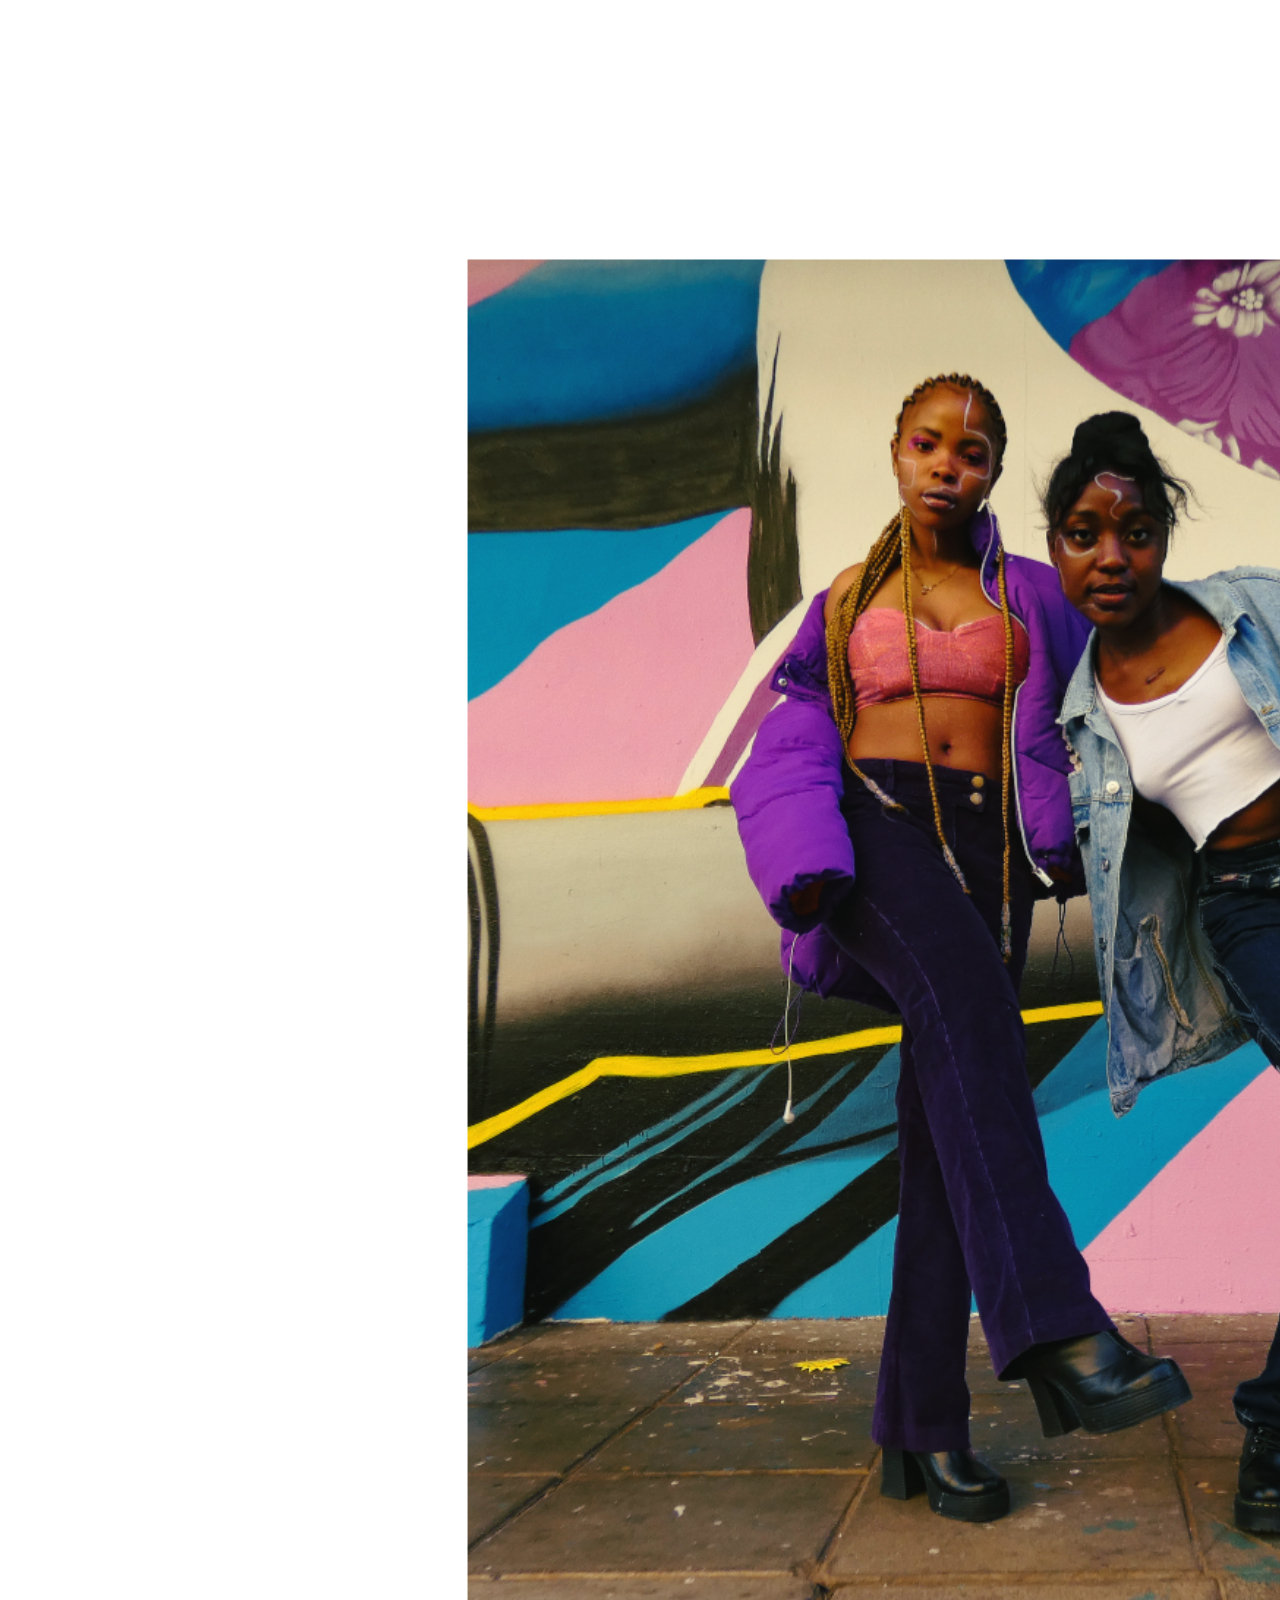
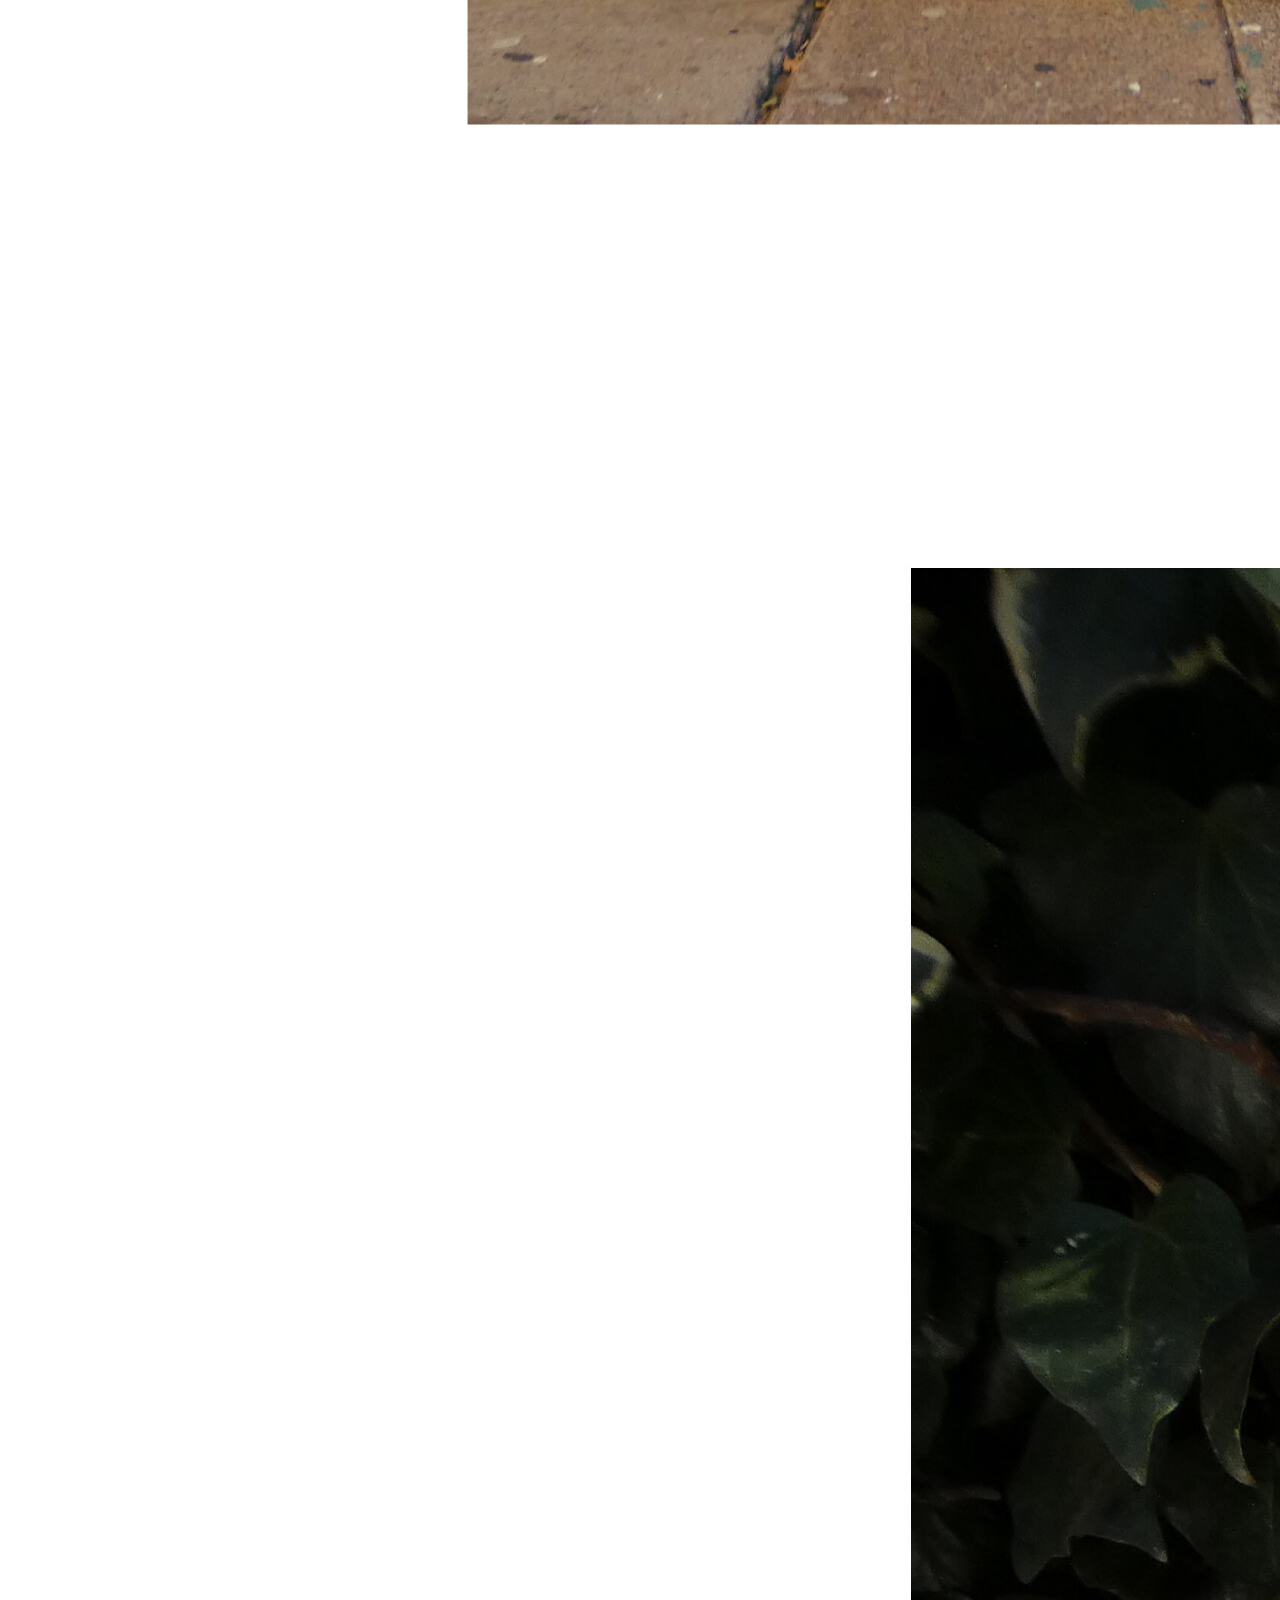
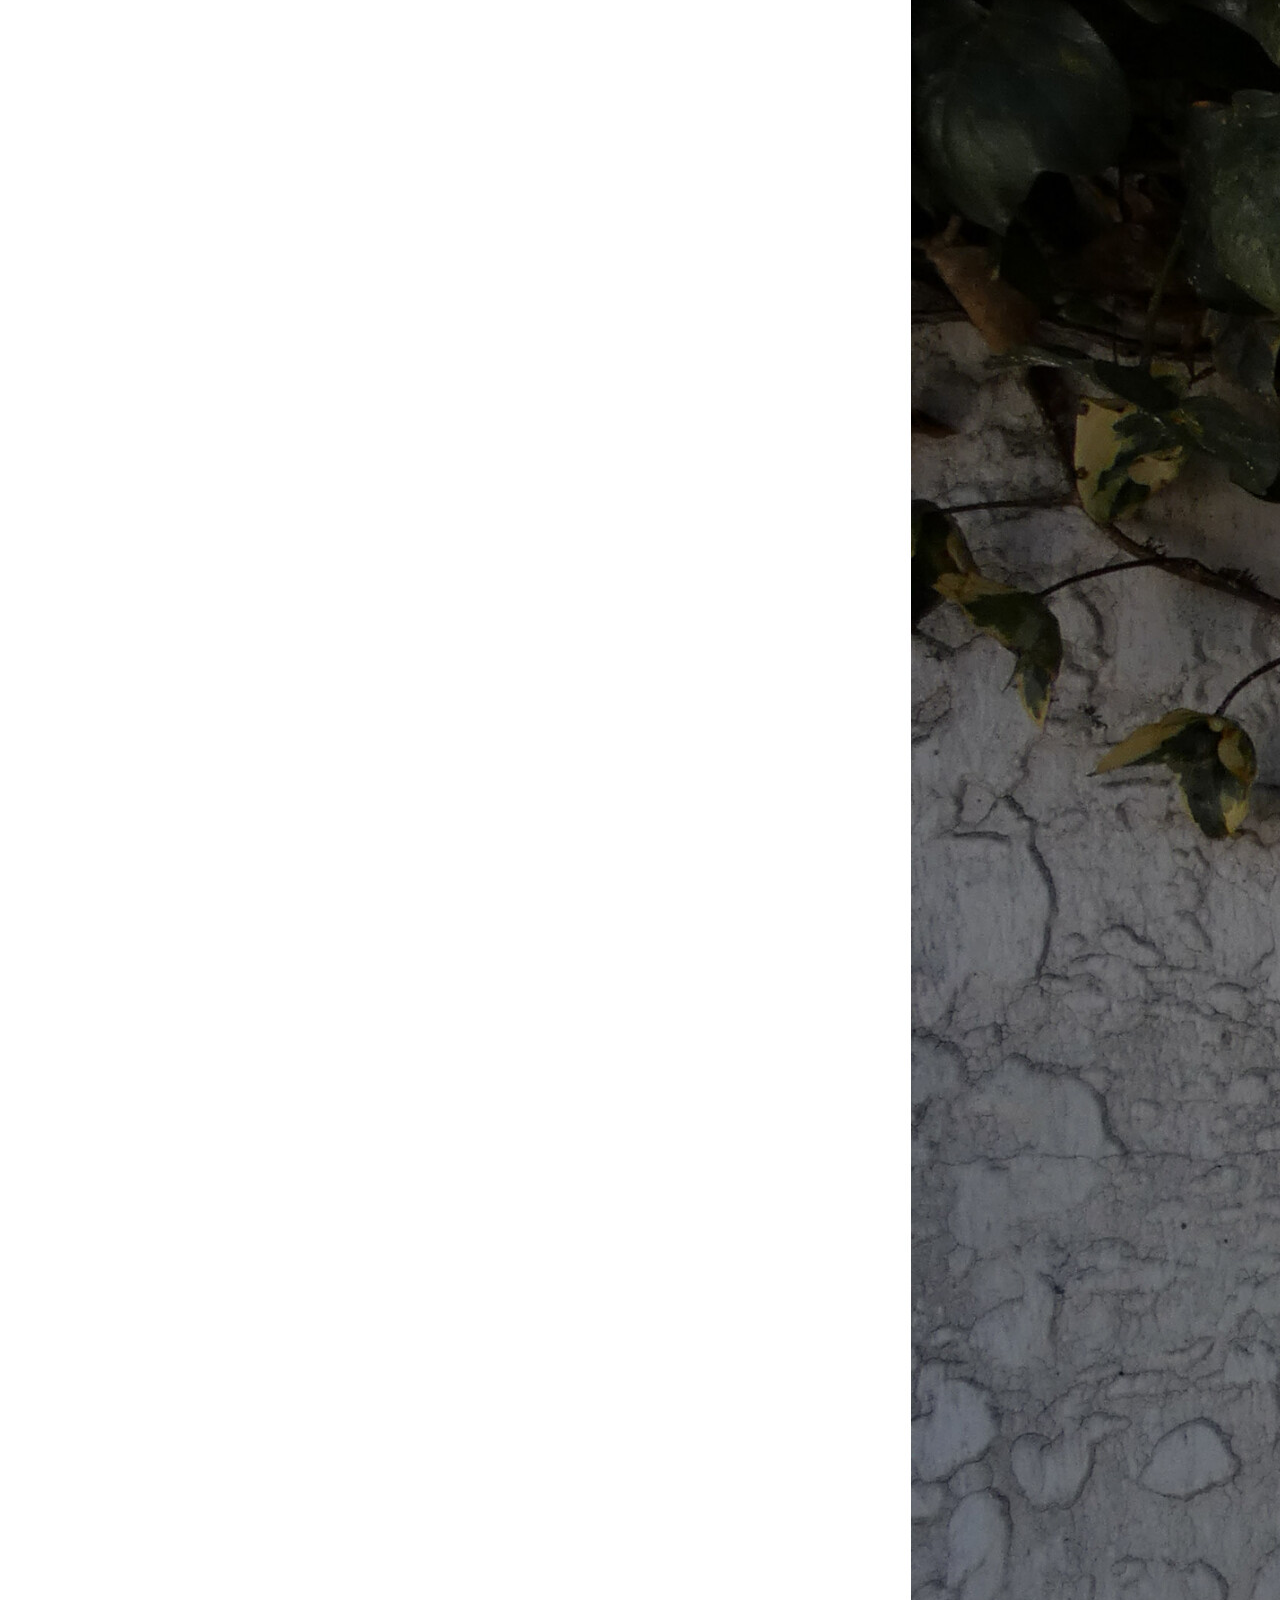
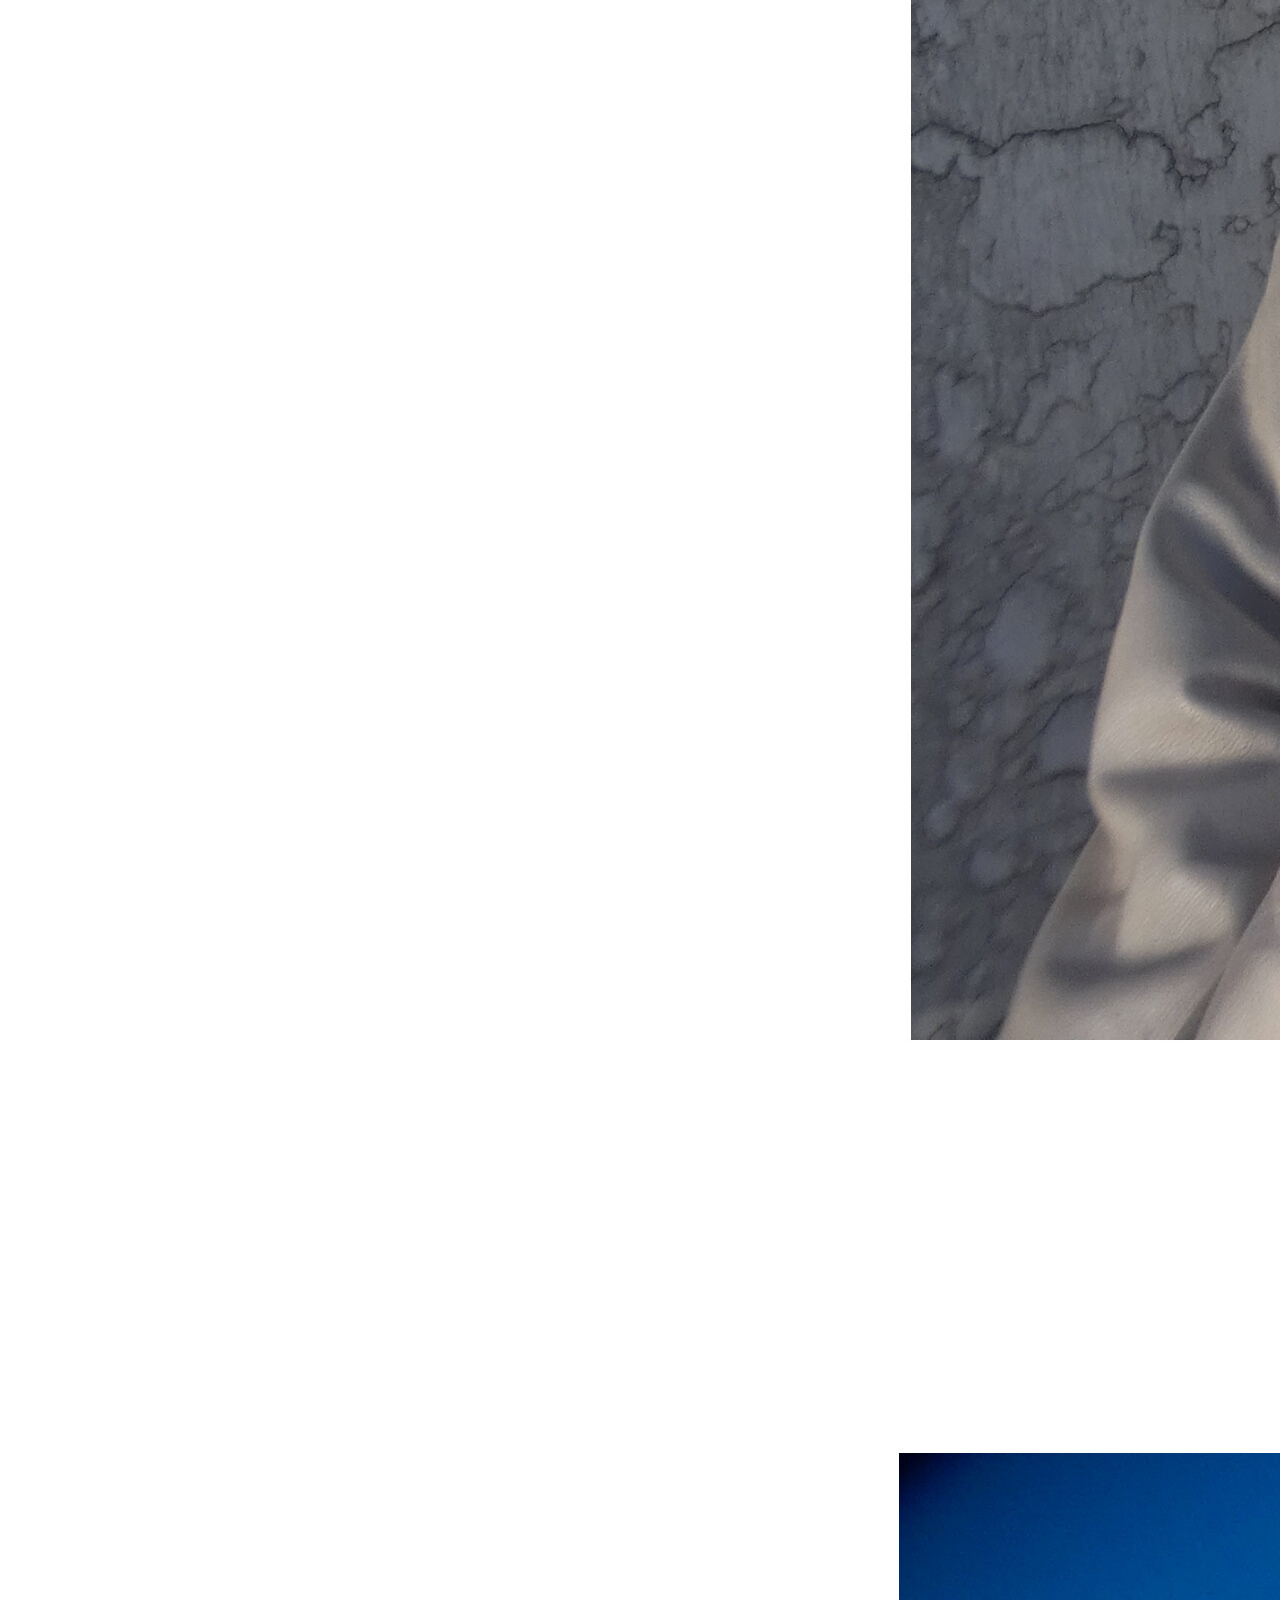
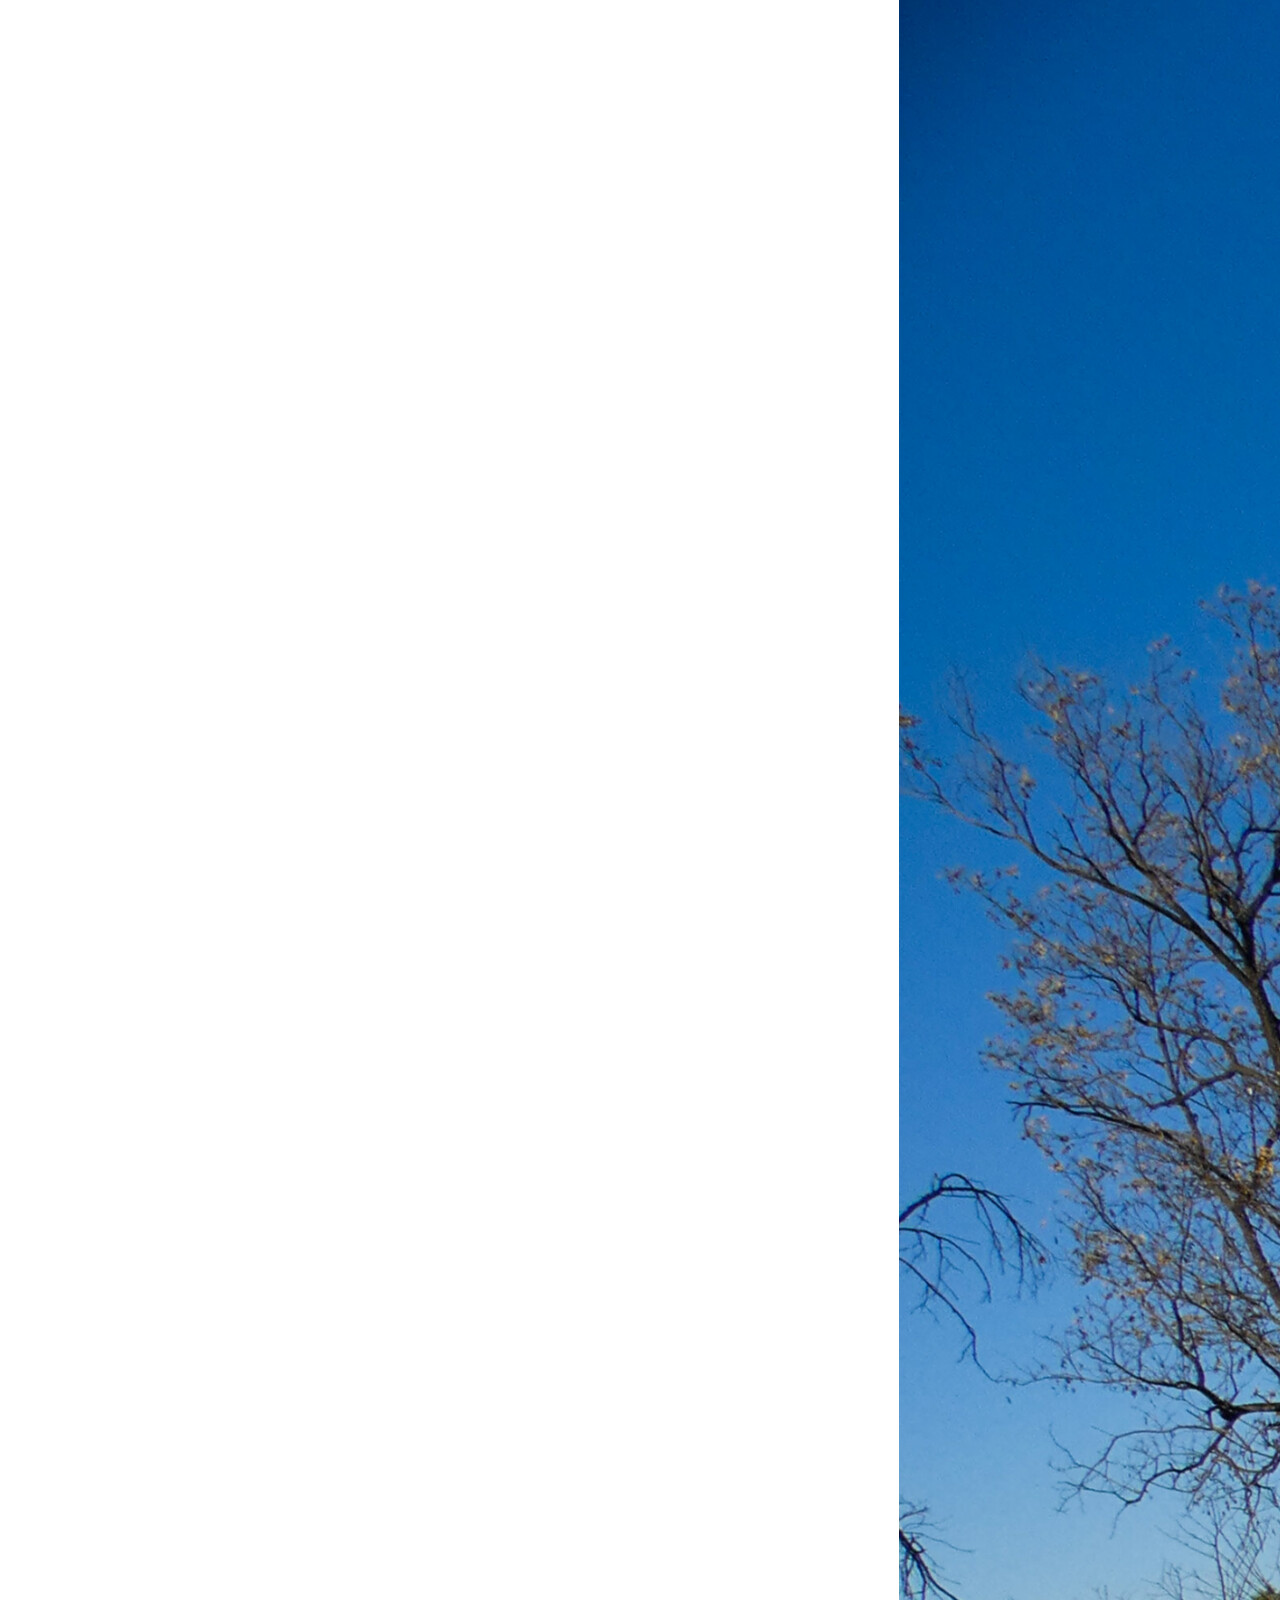
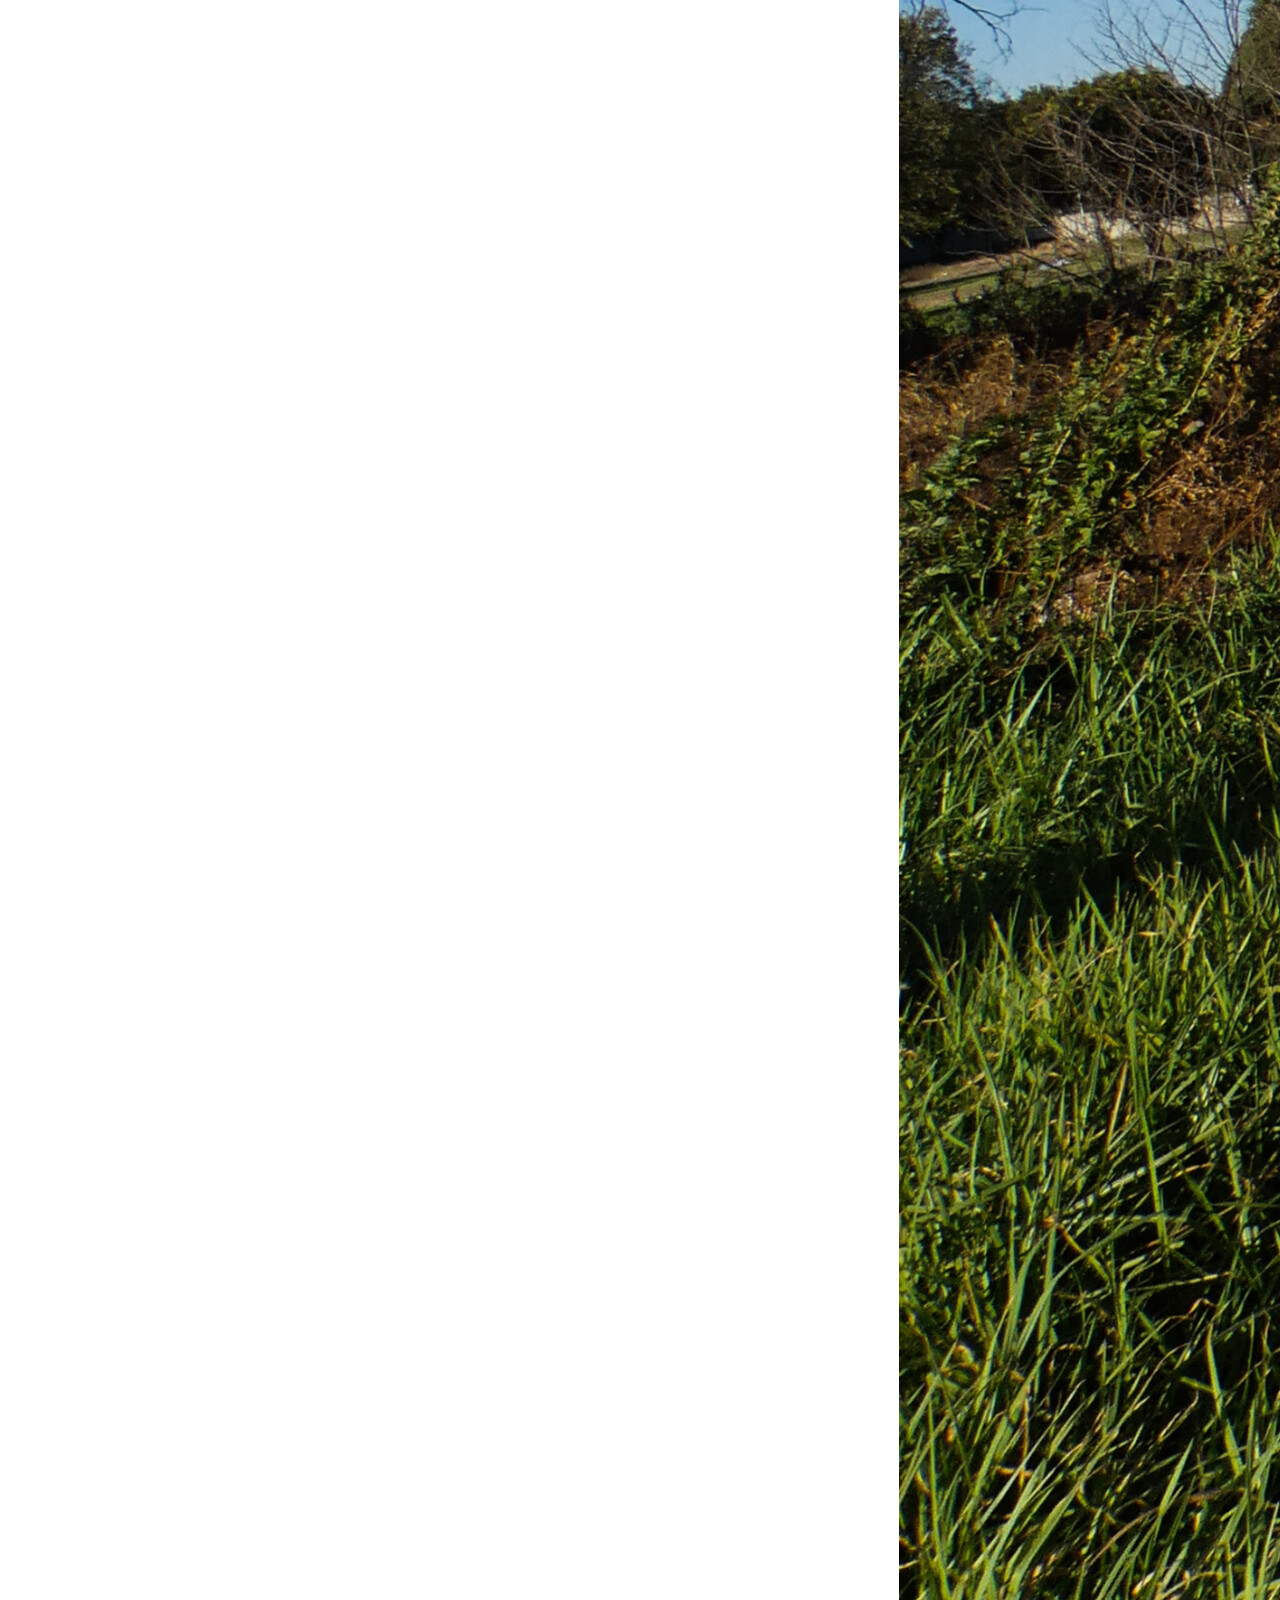
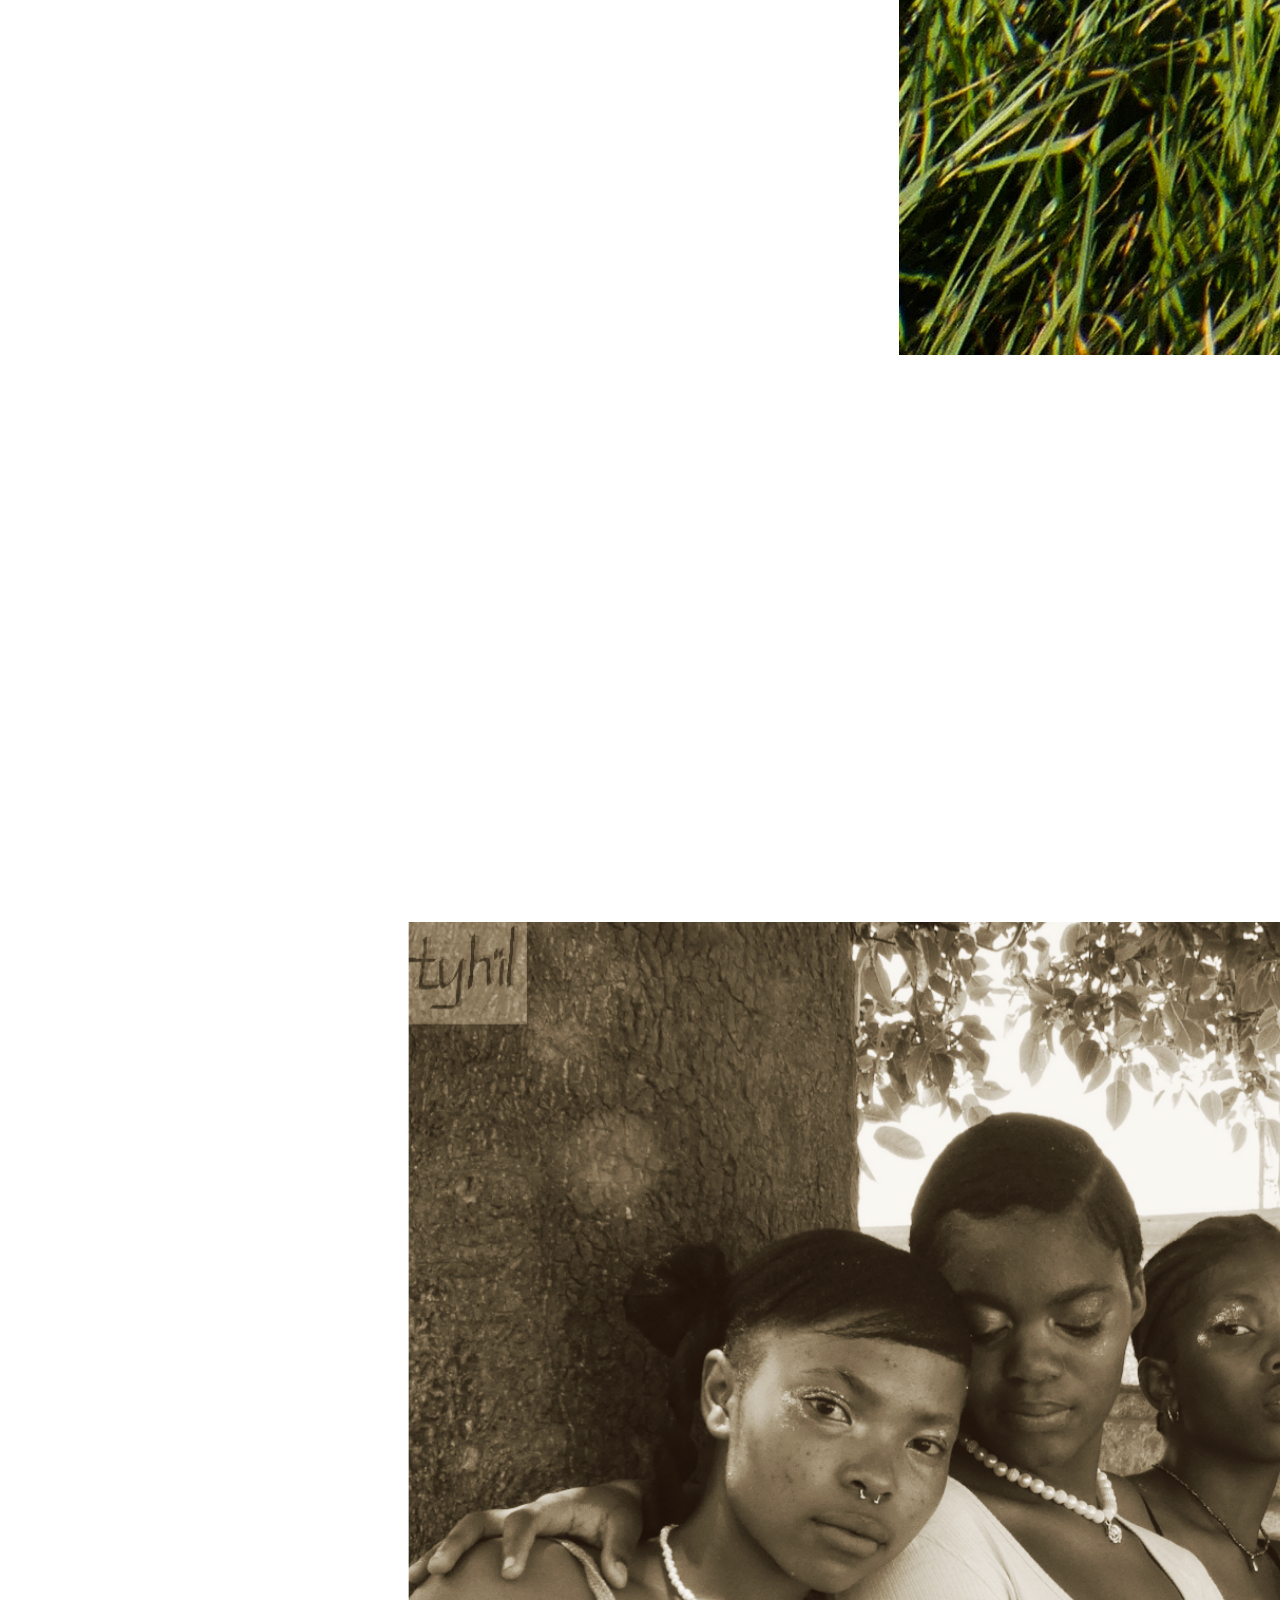
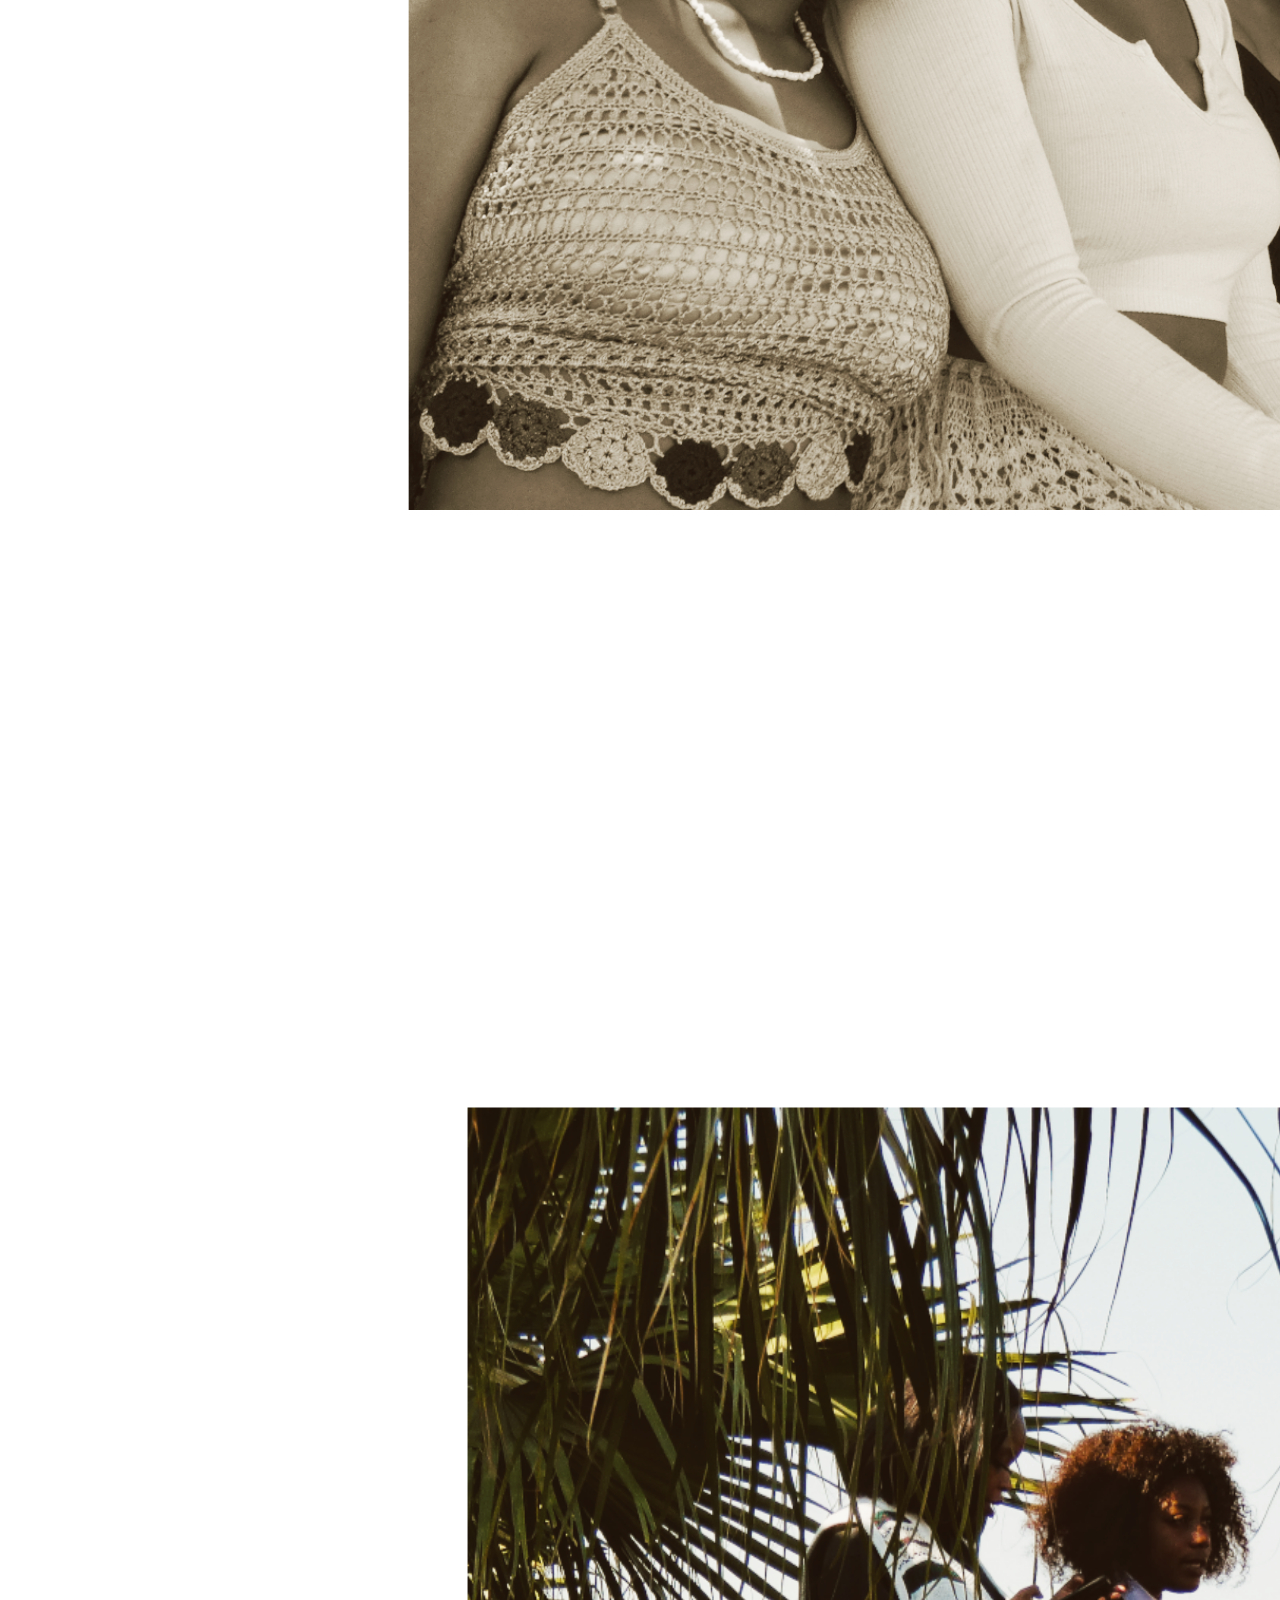
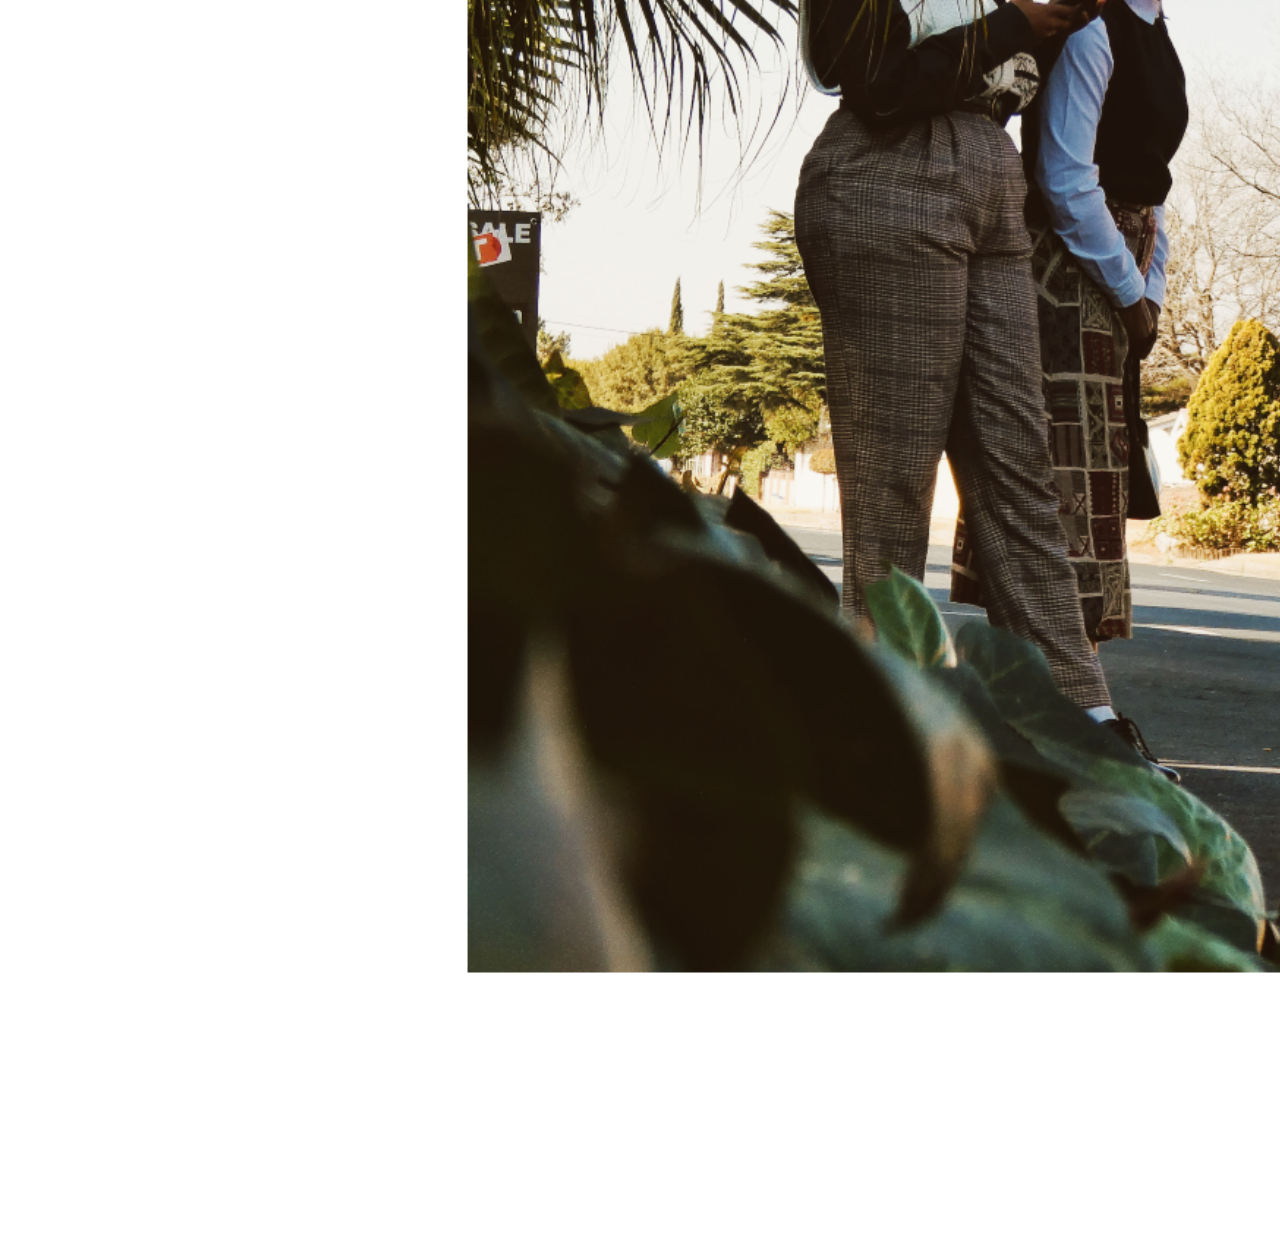
==== commit 9f23e85d: "New Approach" ====
--- a/Profile/photos.html
+++ b/Profile/photos.html
@@ -12,208 +12,22 @@
     <main>
         <!-- SECTION FOR SCROLLABLE PHOTO VIEW...-->
         <section id="collection-cont">
-            <div id="collection">
-                <img src="resrc/InShot_20220402_033546083.jpg" alt="">
-                <div id="collection-title">
-                    <img src="resrc/killmoore.jpg" alt="" id="logo">
-                    <svg class="half-circle" viewbox="0 0 106 57">
-                        <path d="M102 4c0 27.1-21.9 49-49 49S4 31.1 4 4"></path>
-                    </svg>
-                    <h2 id="title">Absa</h2>
-                </div>
+            <div id="ejozi collection">
+                <img src="../Profile/react-gallery/src/resrc/ejozi.jpg" alt="">
             </div>
-            <div id="collection">
-                <img src="resrc/InShot_20211114_181759718.jpg" alt="">
-                <div id="collection-title">
-                    <img src="resrc/killmoore.jpg" alt="" id="logo">
-                    <svg class="half-circle" viewbox="0 0 106 57">
-                        <path d="M102 4c0 27.1-21.9 49-49 49S4 31.1 4 4"></path>
-                    </svg>
-                    <h2 id="title">Absa</h2>
-                </div>
+            <div id="bhosso collection">
+                <img src="../Profile/react-gallery/src/resrc/bhosso.jpg" alt="">
             </div>
-            <div id="collection">
-                <img src="resrc/InShot_20211114_184307516.jpg" alt="">
-                <div id="collection-title">
-                    <img src="resrc/killmoore.jpg" alt="" id="logo">
-                    <svg class="half-circle" viewbox="0 0 106 57">
-                        <path d="M102 4c0 27.1-21.9 49-49 49S4 31.1 4 4"></path>
-                    </svg>
-                    <h2 id="title">Absa</h2>
-                </div>
+            <div id="brown collection">
+                <img src="../Profile/react-gallery/src/resrc/brown.jpg" alt="">
             </div>
-            <div id="collection">
-                <img src="resrc/InShot_20220402_033055317.jpg" alt="">
-                <div id="collection-title">
-                    <img src="resrc/killmoore.jpg" alt="" id="logo">
-                    <svg class="half-circle" viewbox="0 0 106 57">
-                        <path d="M102 4c0 27.1-21.9 49-49 49S4 31.1 4 4"></path>
-                    </svg>
-                    <h2 id="title">Absa</h2>
-                </div>
+            <div id="melanin collection">
+                <img src="../Profile/react-gallery/src/resrc/melanin.jpg" alt="">
             </div>
-            <div id="collection">
-                <img src="resrc/InShot_20220401_211129566.jpg" alt="">
-                <div id="collection-title">
-                    <img src="resrc/killmoore.jpg" alt="" id="logo">
-                    <svg class="half-circle" viewbox="0 0 106 57">
-                        <path d="M102 4c0 27.1-21.9 49-49 49S4 31.1 4 4"></path>
-                    </svg>
-                    <h2 id="title">Absa</h2>
-                </div>
-            </div>
-            <div id="collection">
-                <img src="resrc/InShot_20220320_205829866.jpg" alt="">
-                <div id="collection-title">
-                    <img src="resrc/killmoore.jpg" alt="" id="logo">
-                    <svg class="half-circle" viewbox="0 0 106 57">
-                        <path d="M102 4c0 27.1-21.9 49-49 49S4 31.1 4 4"></path>
-                    </svg>
-                    <h2 id="title">Absa</h2>
-                </div>
-            </div>
-            <div id="collection">
-                <img src="resrc/InShot_20220221_201255568.jpg" alt="">
-                <div id="collection-title">
-                    <img src="resrc/killmoore.jpg" alt="" id="logo">
-                    <svg class="half-circle" viewbox="0 0 106 57">
-                        <path d="M102 4c0 27.1-21.9 49-49 49S4 31.1 4 4"></path>
-                    </svg>
-                    <h2 id="title">Absa</h2>
-                </div>
-            </div>
-            <div id="collection">
-                <img src="resrc/InShot_20220221_192057439.jpg" alt="">
-                <div id="collection-title">
-                    <img src="resrc/killmoore.jpg" alt="" id="logo">
-                    <svg class="half-circle" viewbox="0 0 106 57">
-                        <path d="M102 4c0 27.1-21.9 49-49 49S4 31.1 4 4"></path>
-                    </svg>
-                    <h2 id="title">Absa</h2>
-                </div>
-            </div>
-            <div id="collection">
-                <img src="resrc/InShot_20220206_202830889.jpg" alt="">
-                <div id="collection-title">
-                    <img src="resrc/killmoore.jpg" alt="" id="logo">
-                    <svg class="half-circle" viewbox="0 0 106 57">
-                        <path d="M102 4c0 27.1-21.9 49-49 49S4 31.1 4 4"></path>
-                    </svg>
-                    <h2 id="title">Absa</h2>
-                </div>
-            </div>
-            <div id="collection">
-                <img src="resrc/InShot_20220206_201754793.jpg" alt="">
-                <div id="collection-title">
-                    <img src="resrc/killmoore.jpg" alt="" id="logo">
-                    <svg class="half-circle" viewbox="0 0 106 57">
-                        <path d="M102 4c0 27.1-21.9 49-49 49S4 31.1 4 4"></path>
-                    </svg>
-                    <h2 id="title">Absa</h2>
-                </div>
-            </div>
-            <div id="collection">
-                <img src="resrc/InShot_20220202_155118116.jpg" alt="">
-                <div id="collection-title">
-                    <img src="resrc/killmoore.jpg" alt="" id="logo">
-                    <svg class="half-circle" viewbox="0 0 106 57">
-                        <path d="M102 4c0 27.1-21.9 49-49 49S4 31.1 4 4"></path>
-                    </svg>
-                    <h2 id="title">Absa</h2>
-                </div>
-            </div>
-            <div id="collection">
-                <img src="resrc/InShot_20220201_155947053.jpg" alt="">
-                <div id="collection-title">
-                    <img src="resrc/killmoore.jpg" alt="" id="logo">
-                    <svg class="half-circle" viewbox="0 0 106 57">
-                        <path d="M102 4c0 27.1-21.9 49-49 49S4 31.1 4 4"></path>
-                    </svg>
-                    <h2 id="title">Absa</h2>
-                </div>
-            </div>
-            <div id="collection">
-                <img src="resrc/InShot_20220127_133523617.jpg" alt="">
-                <div id="collection-title">
-                    <img src="resrc/killmoore.jpg" alt="" id="logo">
-                    <svg class="half-circle" viewbox="0 0 106 57">
-                        <path d="M102 4c0 27.1-21.9 49-49 49S4 31.1 4 4"></path>
-                    </svg>
-                    <h2 id="title">Absa</h2>
-                </div>
-            </div>
-            <div id="collection">
-                <img src="resrc/InShot_20220115_172546270.jpg" alt="">
-                <div id="collection-title">
-                    <img src="resrc/killmoore.jpg" alt="" id="logo">
-                    <svg class="half-circle" viewbox="0 0 106 57">
-                        <path d="M102 4c0 27.1-21.9 49-49 49S4 31.1 4 4"></path>
-                    </svg>
-                    <h2 id="title">Absa</h2>
-                </div>
-            </div>
-            <div id="collection">
-                <img src="resrc/InShot_20211115_211356814.jpg" alt="">
-                <div id="collection-title">
-                    <img src="resrc/killmoore.jpg" alt="" id="logo">
-                    <svg class="half-circle" viewbox="0 0 106 57">
-                        <path d="M102 4c0 27.1-21.9 49-49 49S4 31.1 4 4"></path>
-                    </svg>
-                    <h2 id="title">Absa</h2>
-                </div>
-            </div>
-            <div id="collection">
-                <img src="resrc/InShot_20211114_192441138.jpg" alt="">
-                <div id="collection-title">
-                    <img src="resrc/killmoore.jpg" alt="" id="logo">
-                    <svg class="half-circle" viewbox="0 0 106 57">
-                        <path d="M102 4c0 27.1-21.9 49-49 49S4 31.1 4 4"></path>
-                    </svg>
-                    <h2 id="title">Absa</h2>
-                </div>
-            </div>
-            <div id="collection">
-                <img src="resrc/InShot_20211114_192131474.jpg" alt="">
-                <div id="collection-title">
-                    <img src="resrc/killmoore.jpg" alt="" id="logo">
-                    <svg class="half-circle" viewbox="0 0 106 57">
-                        <path d="M102 4c0 27.1-21.9 49-49 49S4 31.1 4 4"></path>
-                    </svg>
-                    <h2 id="title">Absa</h2>
-                </div>
-            </div>
-            <div id="collection">
-                <img src="resrc/InShot_20211114_191658577.jpg" alt="">
-                <div id="collection-title">
-                    <img src="resrc/killmoore.jpg" alt="" id="logo">
-                    <svg class="half-circle" viewbox="0 0 106 57">
-                        <path d="M102 4c0 27.1-21.9 49-49 49S4 31.1 4 4"></path>
-                    </svg>
-                    <h2 id="title">Absa</h2>
-                </div>
-            </div>
-            <div id="collection">
-                <img src="resrc/InShot_20211114_190035667.jpg" alt="">
-                <div id="collection-title">
-                    <img src="resrc/killmoore.jpg" alt="" id="logo">
-                    <svg class="half-circle" viewbox="0 0 106 57">
-                        <path d="M102 4c0 27.1-21.9 49-49 49S4 31.1 4 4"></path>
-                    </svg>
-                    <h2 id="title">Absa</h2>
-                </div>
-            </div>
-            <div id="collection">
-                <img src="resrc/InShot_20211114_185501003.jpg" alt="">
-                <div id="collection-title">
-                    <img src="resrc/killmoore.jpg" alt="" id="logo">
-                    <svg class="half-circle" viewbox="0 0 106 57">
-                        <path d="M102 4c0 27.1-21.9 49-49 49S4 31.1 4 4"></path>
-                    </svg>
-                    <h2 id="title">Absa</h2>
-                </div>
+            <div id="primrose collection">
+                <img src="../Profile/react-gallery/src/resrc/primrose.jpg" alt="">
             </div>
         </section>
-
     </main>
     
 </body>
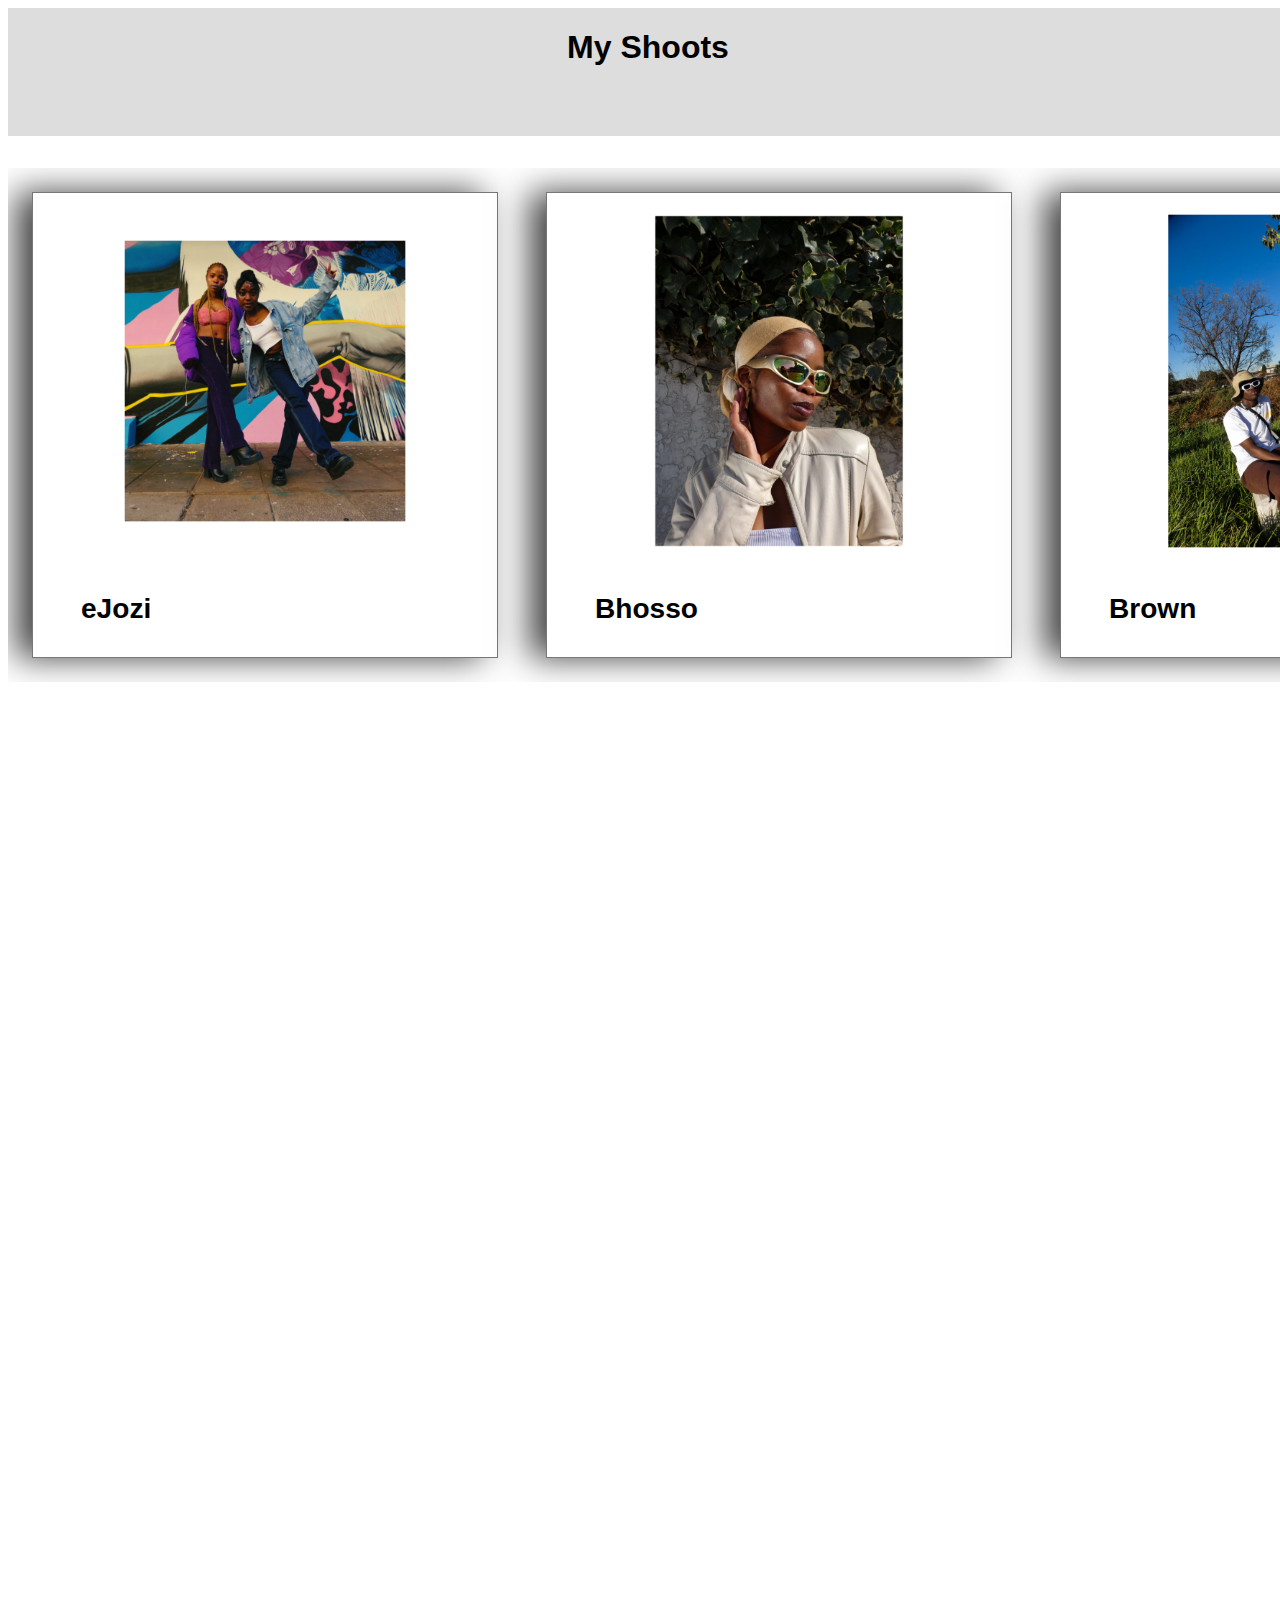
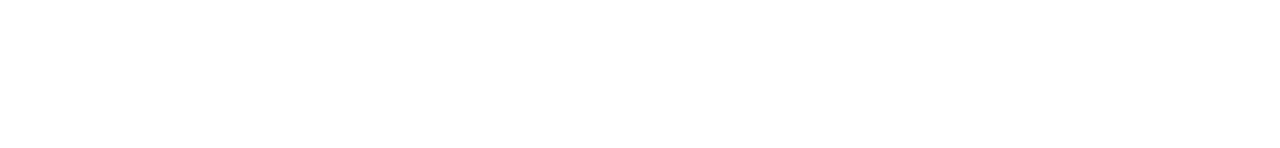
==== commit ef53db3a: "Made changes to the gRunr file, able to fetch images now." ====
--- a/Profile/photos.html
+++ b/Profile/photos.html
@@ -6,29 +6,43 @@
     <meta name="viewport" content="width=device-width, initial-scale=1.0">
     <link rel="stylesheet" href="css/style.css">
     <link rel="stylesheet" href="css/restyle.css">
+    <script src="./js/galleryRunner.js"></script>
     <title>Gallery | Photos Viewer</title>
 </head>
-<body>
-    <main>
+<body >
+   
+    <header>
+        <h1>My Shoots</h1>
+    </header>
+   
+    <main id="gallery">
         <!-- SECTION FOR SCROLLABLE PHOTO VIEW...-->
-        <section id="collection-cont">
-            <div id="ejozi collection">
+        <section id="gal-nav">
+            <div id="ejozi" onclick="viewImages('eJozi')">
                 <img src="../Profile/react-gallery/src/resrc/ejozi.jpg" alt="">
+                <h3>eJozi</h3>
             </div>
-            <div id="bhosso collection">
+            <div id="bhosso" onclick="viewImages('Bhosso')">
                 <img src="../Profile/react-gallery/src/resrc/bhosso.jpg" alt="">
+                <h3>Bhosso</h3>
             </div>
-            <div id="brown collection">
+            <div id="brown" onclick="viewImages('Brown')">
                 <img src="../Profile/react-gallery/src/resrc/brown.jpg" alt="">
+                <h3>Brown</h3>
             </div>
-            <div id="melanin collection">
+            <div id="melanin" onclick="viewImages('Melanin')">
                 <img src="../Profile/react-gallery/src/resrc/melanin.jpg" alt="">
+                <h3>Melanin</h3>
             </div>
-            <div id="primrose collection">
+            <div id="primrose" onclick="viewImages('Primrose')">
                 <img src="../Profile/react-gallery/src/resrc/primrose.jpg" alt="">
+                <h3>Primrose</h3>
             </div>
         </section>
     </main>
+    <section id="pictures" style="display: grid; grid-template-columns: 1fr 1fr 2fr 1fr;">
+        
+    </section>
     
 </body>
 </html>--- a/Profile/css/style.css
+++ b/Profile/css/style.css
@@ -7,8 +7,9 @@
 }
 
 /* Used the following the flowing photo view*/
-/*
-#colcont{
+
+/*#colcont{
+    width:100%;
     display: flex;
     padding: 3rem;
     overflow-x: scroll;
@@ -37,9 +38,6 @@
     position:relative;
     flex-direction: column;
     text-align: center;
-    width: 500px;
-    height: 550px;
-    min-width: 450px;
     padding:2.5rem;
 
     border-radius: 16px;
@@ -100,6 +98,8 @@
 
 /* Used the following for a "flapping/extending menu or nav bar"*/
 
+/*
+
 body{
     color:black;
     background-color: white;
@@ -108,7 +108,7 @@
 
 }
 
-/* reduces scroller width*/
+ reduces scroller width
 body::-webkit-scrollbar{
     width:0.25rem;
 }
@@ -175,4 +175,130 @@
 .link-text{
     display: none;
     margin-left: 1rem;
+}*/
+
+body{
+    width:100%;
+}
+
+#gallery{
+     height: 20rem;
+    display:flex;
+    flex-direction: column;
+    
+}
+
+#gal-nav{
+    display: flex;
+    flex-direction: row;
+    justify-content: space-evenly;
+    list-style-type: none;
+    overflow-x: scroll;
+}
+
+#ejozi, #bhosso, #primrose, #brown, #melanin{
+    width:23rem;
+    height:23rem;
+    font-size: 1.5rem;
+    display: flex;
+    flex-direction: column;
+    justify-content: center;
+    border: #777 solid 0.1rem;
+    box-shadow: -1rem 0 2rem #444;
+    padding: 2em;
+    margin:1.5rem;
+}
+
+#ejozi:hover, #bhosso:hover, #primrose:hover, #brown:hover, #melanin:hover{
+    transform:translateY(-1rem);
+    transition: 1s;
+}
+
+#gal-nav-item img{
+    width:100%;
+}
+
+#gal-nav-item a{
+    color:var(--text1);
+    text-decoration: none;
+    margin:0.7rem auto;
+}
+
+#gal-nav::-webkit-scrollbar{
+    width:15px;
+    height:15px;
+}
+
+#gal-nav::-webkit-scrollbar-thumb{
+    background:#17141d;
+    border-radius: 10px;
+    box-shadow: inset 2px 2px 2px hsla(0,0%,100%,.25), inset -2px -2px 2px rgba(0,0,0,.25);
+}
+
+#gal-nav::-webkit-scrollbar-track{
+    background:linear-gradient(90deg,#5e5d63,#5e5d63 1px,#5e5d63 0, #5e5d63);
+}
+
+#collection{
+    width: 100%;
+}
+
+#collection img{
+    width: 100%;
+}
+
+#pictures{
+    width: 100vw;
+    height: 100vh;
+    z-index:1000;
+    
+}
+
+@media screen and (max-width:490px) {
+    #gallery{
+        width:100%;
+        height: 20rem;
+        display:flex;
+        flex-direction: column;
+        
+    }
+    
+    #gal-nav{
+        display: flex;
+        flex-direction: column;
+        justify-content: space-evenly;
+        list-style-type: none;
+        overflow-x: hidden;
+        width:100%;
+    }
+    
+    #ejozi, #bhosso, #primrose, #brown, #melanin{
+        width:15rem;
+        height:15rem;
+        font-size: 1.5rem;
+        display: flex;
+        flex-direction: column;
+        justify-content: center;
+        border: #777 solid 0.1rem;
+        box-shadow: -1rem 0 2rem #444;
+        padding: 2em;
+        margin:1.5rem;
+    }
+    
+    #gal-nav-item:hover{
+        transform:translateY(-1rem);
+        transition: 1s;
+    }
+    
+    #gal-nav-item img{
+        width:100%;
+    }
+    
+    #gal-nav-item a{
+        color:var(--text1);
+        text-decoration: none;
+        margin:0.7rem auto;
+    }
+    
+
 }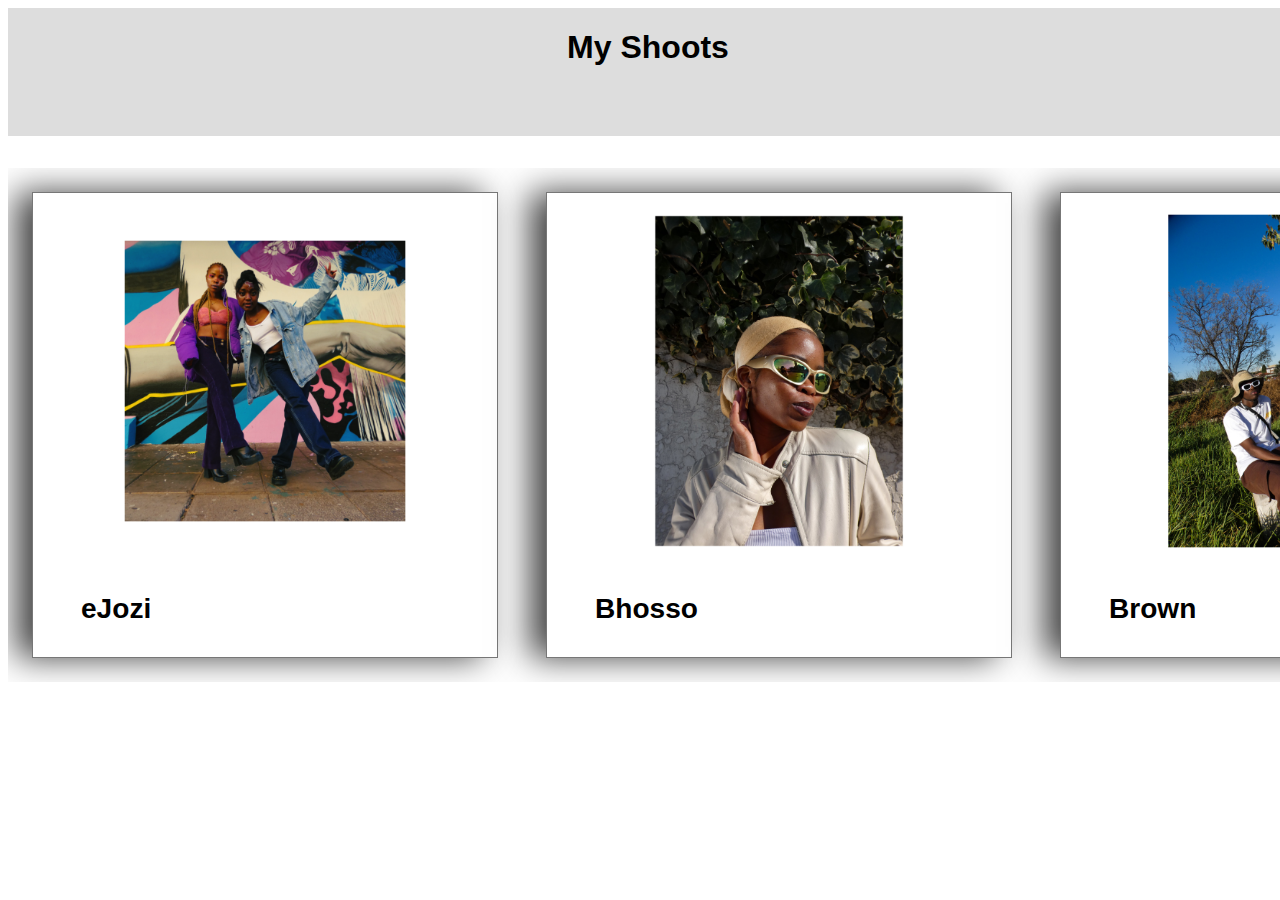
==== commit 366e7750: "Photos appear above the collections, some missing" ====
--- a/Profile/photos.html
+++ b/Profile/photos.html
@@ -18,29 +18,33 @@
     <main id="gallery">
         <!-- SECTION FOR SCROLLABLE PHOTO VIEW...-->
         <section id="gal-nav">
-            <div id="ejozi" onclick="viewImages('eJozi')">
+            <div id="ejozi" onclick="viewImages('eJozi')" ondblclick="clearImages()">
                 <img src="../Profile/react-gallery/src/resrc/ejozi.jpg" alt="">
                 <h3>eJozi</h3>
             </div>
-            <div id="bhosso" onclick="viewImages('Bhosso')">
+            <div id="bhosso" onclick="viewImages('Bhosso')" ondblclick="clearImages()">
                 <img src="../Profile/react-gallery/src/resrc/bhosso.jpg" alt="">
                 <h3>Bhosso</h3>
             </div>
-            <div id="brown" onclick="viewImages('Brown')">
+            <div id="brown" onclick="viewImages('Brown')" ondblclick="clearImages()">
                 <img src="../Profile/react-gallery/src/resrc/brown.jpg" alt="">
                 <h3>Brown</h3>
             </div>
-            <div id="melanin" onclick="viewImages('Melanin')">
+            <div id="melanin" onclick="viewImages('Melanin')" ondblclick="clearImages()">
                 <img src="../Profile/react-gallery/src/resrc/melanin.jpg" alt="">
                 <h3>Melanin</h3>
             </div>
-            <div id="primrose" onclick="viewImages('Primrose')">
+            <div id="primrose" onclick="viewImages('Primrose')" ondblclick="clearImages()">
                 <img src="../Profile/react-gallery/src/resrc/primrose.jpg" alt="">
                 <h3>Primrose</h3>
             </div>
+            <div id="blooming" onclick="viewImages('Blooming')" ondblclick="clearImages()">
+                <img src="../Profile/react-gallery/src/resrc/blooming.jpg" alt="">
+                <h3>Blooming</h3>
+            </div>
         </section>
     </main>
-    <section id="pictures" style="display: grid; grid-template-columns: 1fr 1fr 2fr 1fr;">
+    <section id="pictures" ondblclick="clearImages()" style="visibility: hidden;">
         
     </section>
     
--- a/Profile/css/style.css
+++ b/Profile/css/style.css
@@ -189,14 +189,15 @@
 }
 
 #gal-nav{
-    display: flex;
-    flex-direction: row;
+    width:100%;
+    display: grid;
+    grid-template-columns: repeat(1fr,3);
     justify-content: space-evenly;
     list-style-type: none;
     overflow-x: scroll;
 }
 
-#ejozi, #bhosso, #primrose, #brown, #melanin{
+#ejozi, #bhosso, #primrose, #brown, #melanin,#blooming{
     width:23rem;
     height:23rem;
     font-size: 1.5rem;
@@ -209,7 +210,7 @@
     margin:1.5rem;
 }
 
-#ejozi:hover, #bhosso:hover, #primrose:hover, #brown:hover, #melanin:hover{
+#ejozi:hover, #bhosso:hover, #primrose:hover, #brown:hover, #melanin:hover,#blooming:hover{
     transform:translateY(-1rem);
     transition: 1s;
 }
@@ -225,7 +226,7 @@
 }
 
 #gal-nav::-webkit-scrollbar{
-    width:15px;
+    width:30px;
     height:15px;
 }
 
@@ -248,10 +249,21 @@
 }
 
 #pictures{
+    position: fixed;
+    top: 0;
+    left: 0;
     width: 100vw;
     height: 100vh;
     z-index:1000;
-    
+    display: flex;
+    flex-direction: row;
+    overflow-x: scroll;
+    background-color:rgba(150,150,150,.9)
+}
+
+#pictures img{
+    width:100%;
+    margin: 5px;
 }
 
 @media screen and (max-width:490px) {
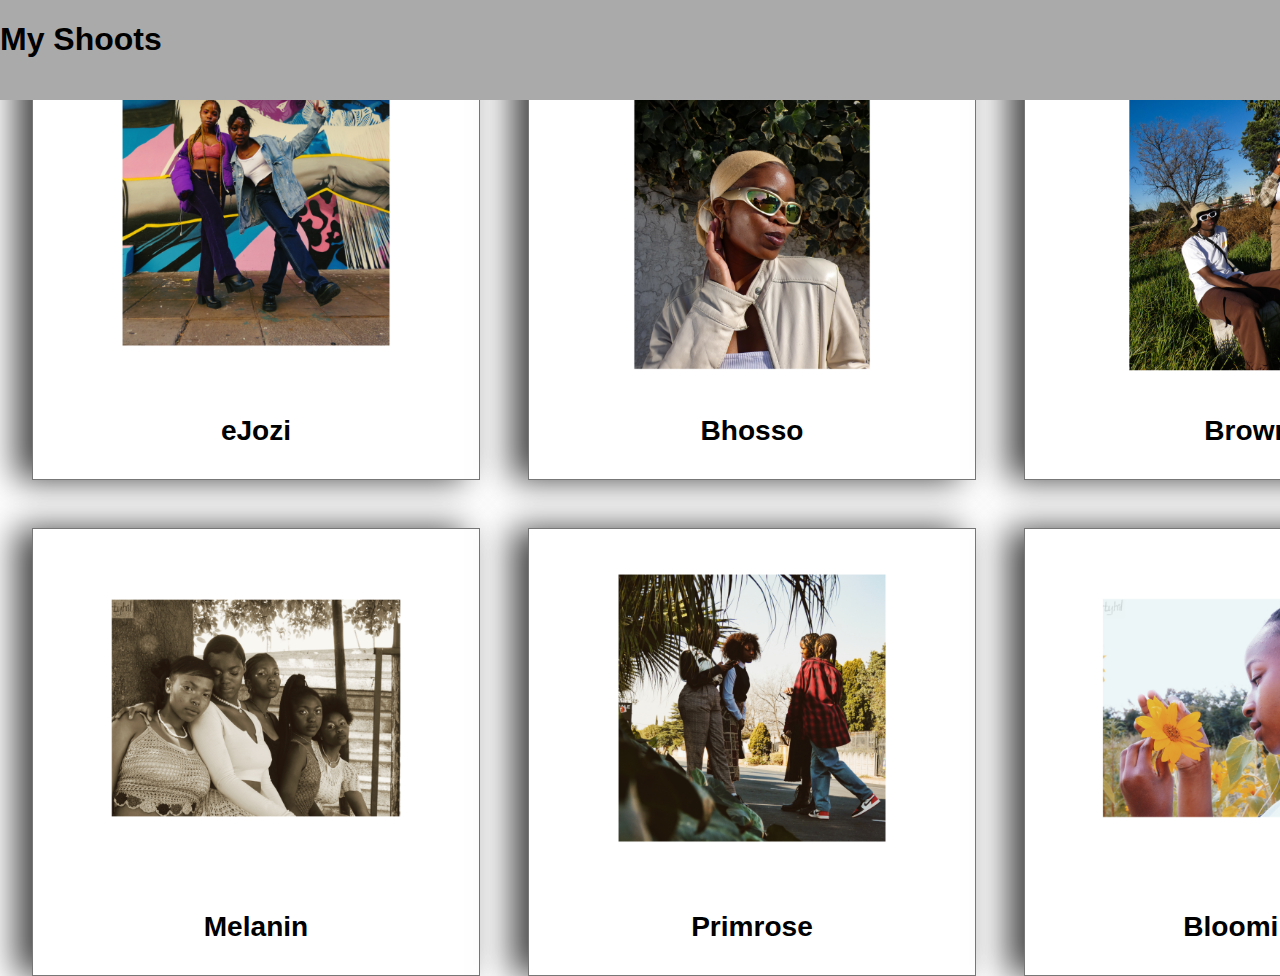
==== commit 0bfb8ca6: "Home Page nav fine photos.html okay for now..." ====
--- a/Profile/photos.html
+++ b/Profile/photos.html
@@ -5,7 +5,7 @@
     <meta http-equiv="X-UA-Compatible" content="IE=edge">
     <meta name="viewport" content="width=device-width, initial-scale=1.0">
     <link rel="stylesheet" href="css/style.css">
-    <link rel="stylesheet" href="css/restyle.css">
+    <!--<link rel="stylesheet" href="css/restyle.css">-->
     <script src="./js/galleryRunner.js"></script>
     <title>Gallery | Photos Viewer</title>
 </head>
@@ -14,7 +14,6 @@
     <header>
         <h1>My Shoots</h1>
     </header>
-   
     <main id="gallery">
         <!-- SECTION FOR SCROLLABLE PHOTO VIEW...-->
         <section id="gal-nav">
@@ -44,9 +43,7 @@
             </div>
         </section>
     </main>
-    <section id="pictures" ondblclick="clearImages()" style="visibility: hidden;">
-        
-    </section>
+    <section id="pictures" onclick="clearImages()" style="visibility: hidden;"></section>
     
 </body>
 </html>--- a/Profile/css/style.css
+++ b/Profile/css/style.css
@@ -179,28 +179,43 @@
 
 body{
     width:100%;
+    overflow-x: hidden;
+}
+
+header{
+    position: fixed;
+    top:0;
+    left:0;
+    z-index: 1000;
+    width: 100%;
+    height:100px;
+    background-color:#AAA;
+    text-align: justify;
 }
 
 #gallery{
-     height: 20rem;
+    top:100px;
+    height: 98vh;
     display:flex;
     flex-direction: column;
     
 }
 
 #gal-nav{
-    width:100%;
+    width:100vw;
+    height:100%;
     display: grid;
-    grid-template-columns: repeat(1fr,3);
+    grid-template-columns: 1fr 1fr 1fr;
     justify-content: space-evenly;
     list-style-type: none;
-    overflow-x: scroll;
-}
-
-#ejozi, #bhosso, #primrose, #brown, #melanin,#blooming{
-    width:23rem;
-    height:23rem;
+    /*overflow-x: scroll;*/
+}
+
+#gal-nav div{
+    width:350px;
+    height:350px;
     font-size: 1.5rem;
+    text-align: center;
     display: flex;
     flex-direction: column;
     justify-content: center;
@@ -210,7 +225,7 @@
     margin:1.5rem;
 }
 
-#ejozi:hover, #bhosso:hover, #primrose:hover, #brown:hover, #melanin:hover,#blooming:hover{
+#gal-nav div:hover{
     transform:translateY(-1rem);
     transition: 1s;
 }
@@ -219,7 +234,7 @@
     width:100%;
 }
 
-#gal-nav-item a{
+#gal-nav a{
     color:var(--text1);
     text-decoration: none;
     margin:0.7rem auto;
@@ -258,7 +273,8 @@
     display: flex;
     flex-direction: row;
     overflow-x: scroll;
-    background-color:rgba(150,150,150,.9)
+    background-color:rgba(150,150,150,.9);
+    /* the normal box delays visibility transition so it doesn't hide until after the opacity transition is done*/
 }
 
 #pictures img{
--- a/Profile/css/restyle.css
+++ b/Profile/css/restyle.css
@@ -131,6 +131,12 @@
     display: flex;
     justify-content: space-evenly;
     list-style-type: none;
+}
+
+#gal-nav a{
+    color:var(--text1);
+    text-decoration: none;
+    margin:0.7rem auto;
 }
 
 #gal-nav-item{
